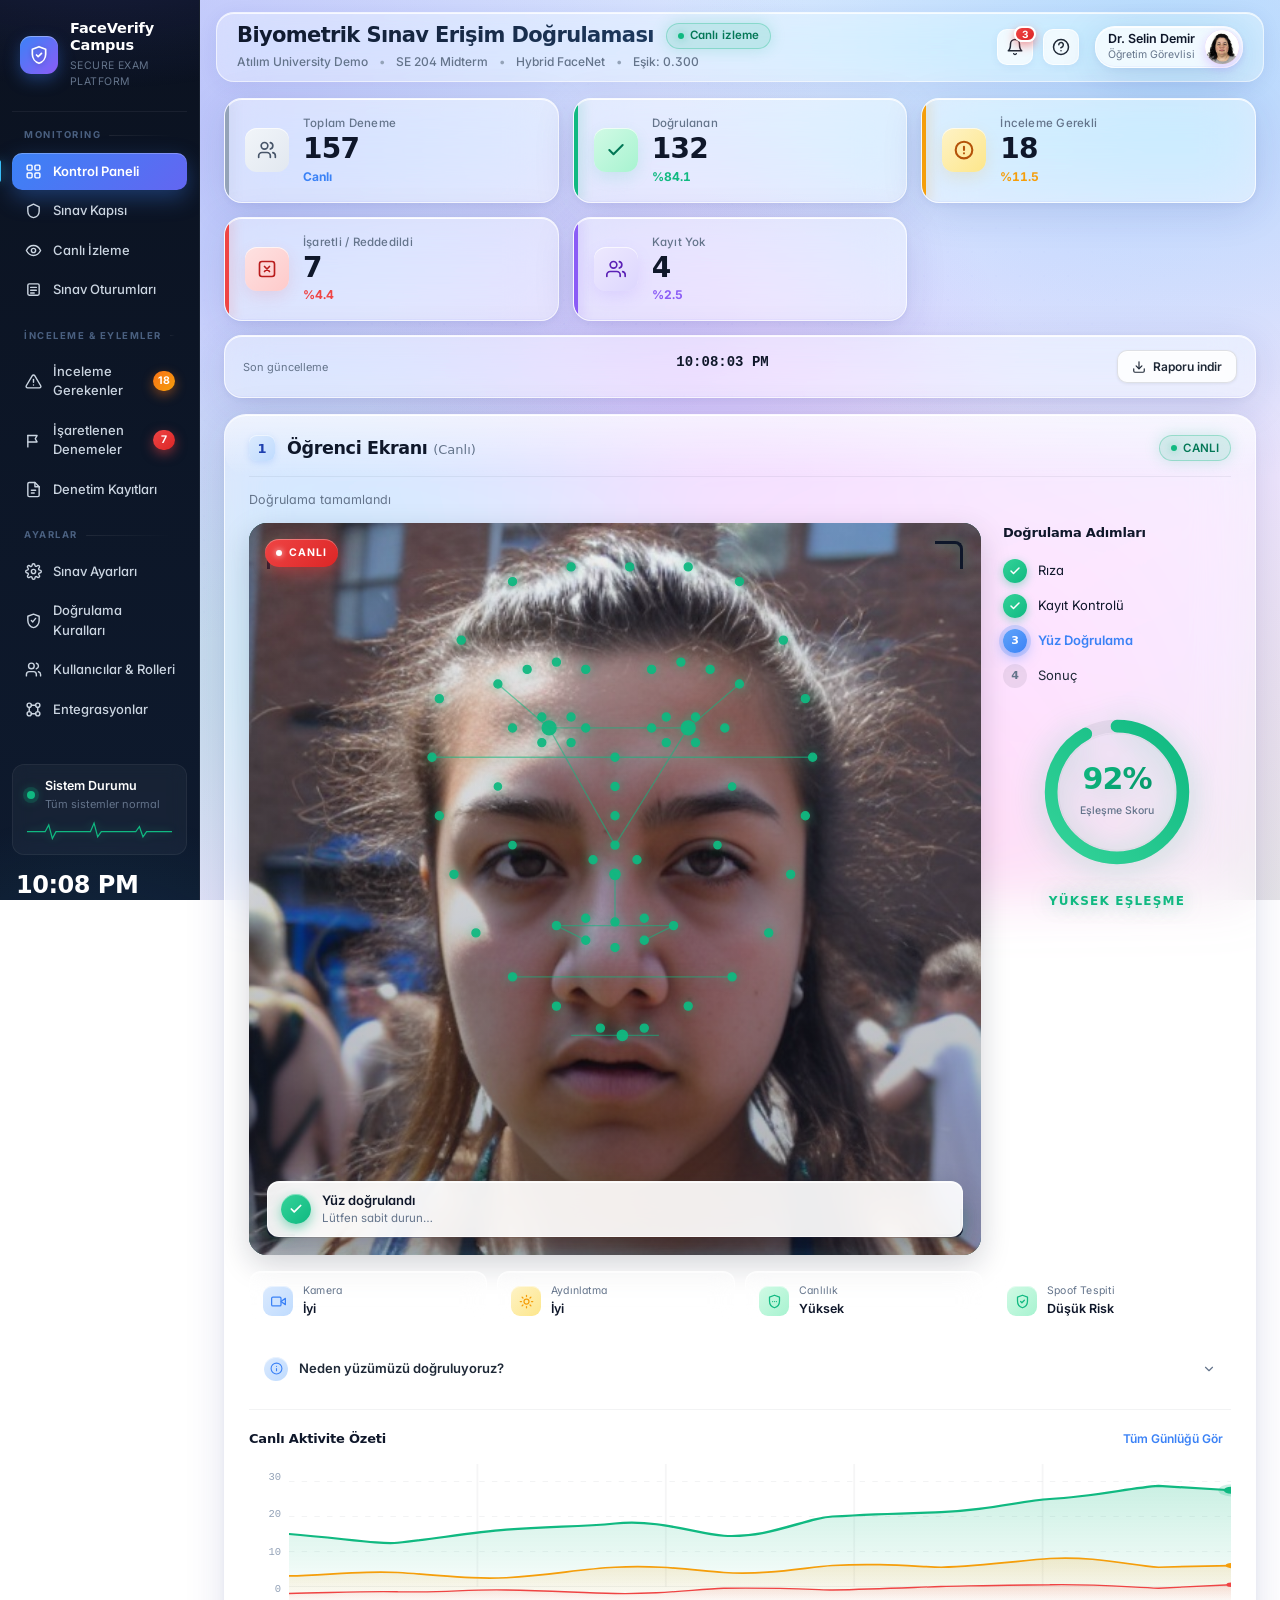
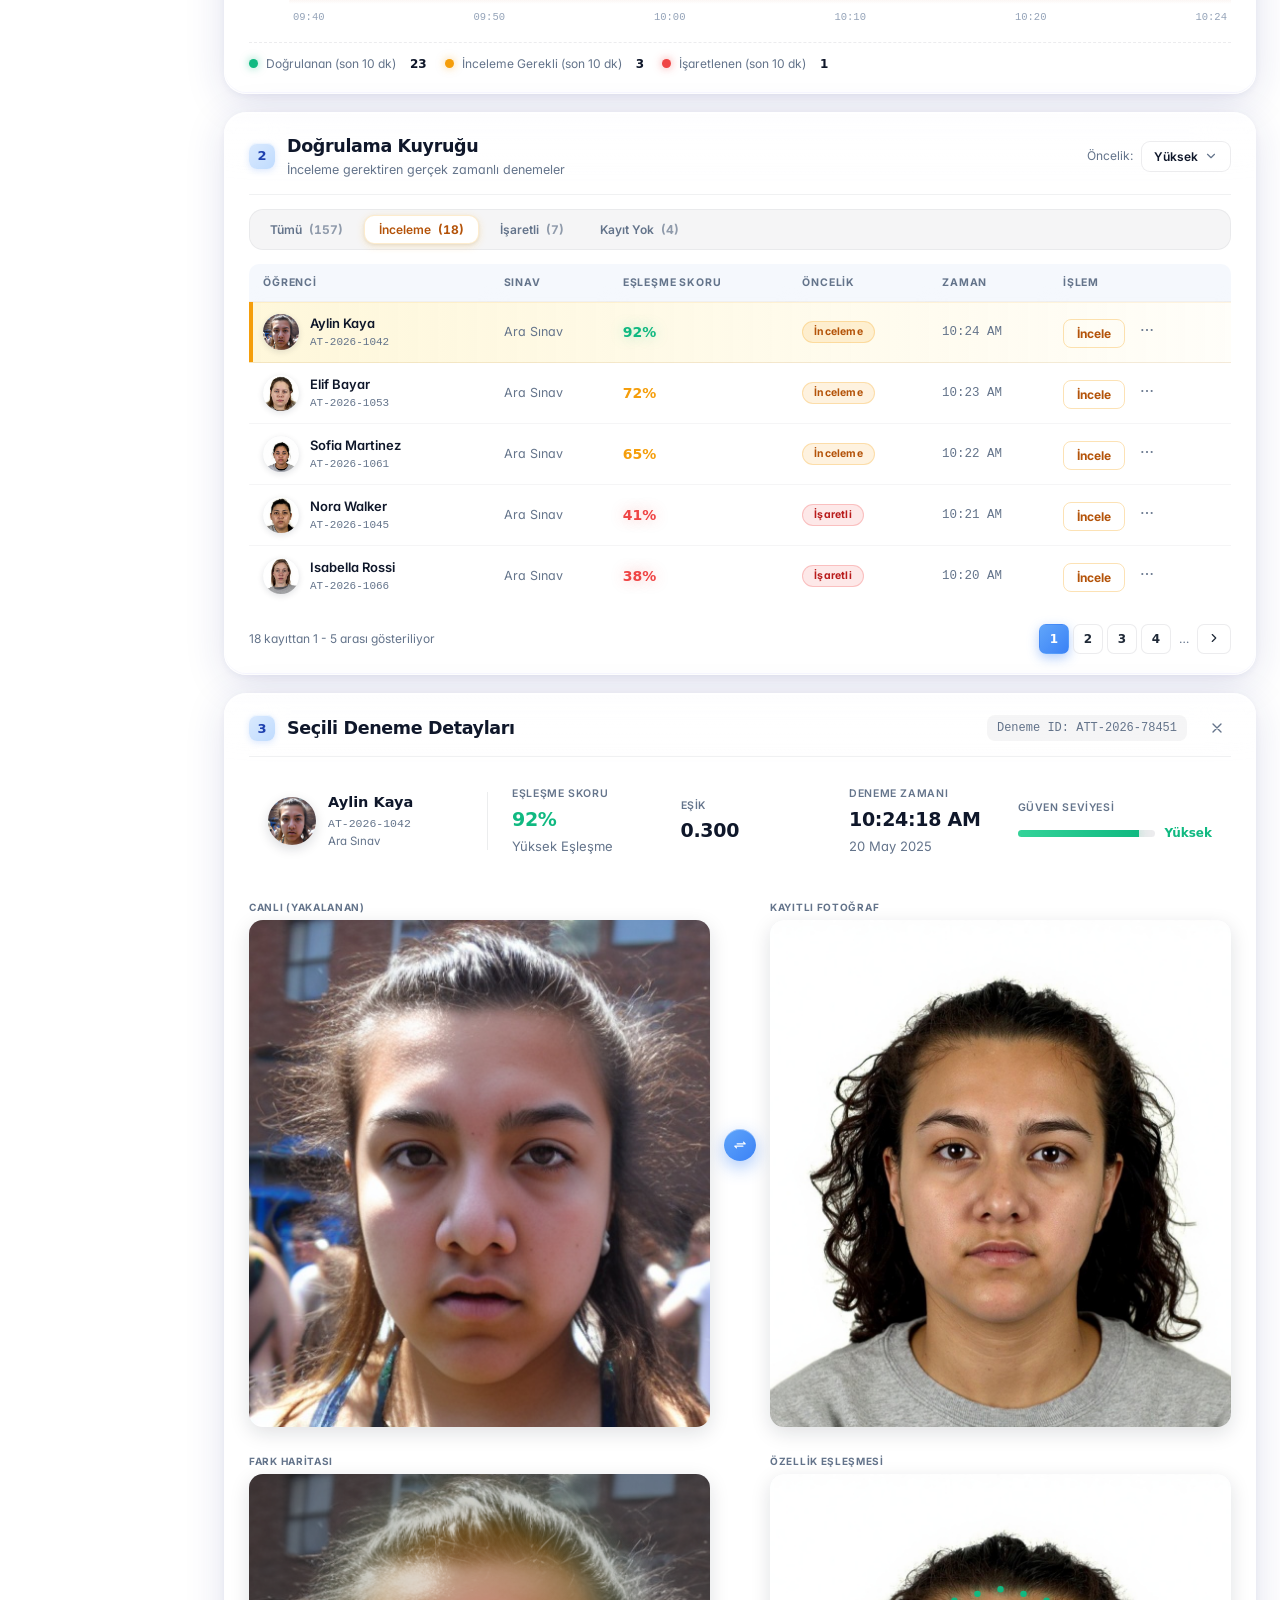
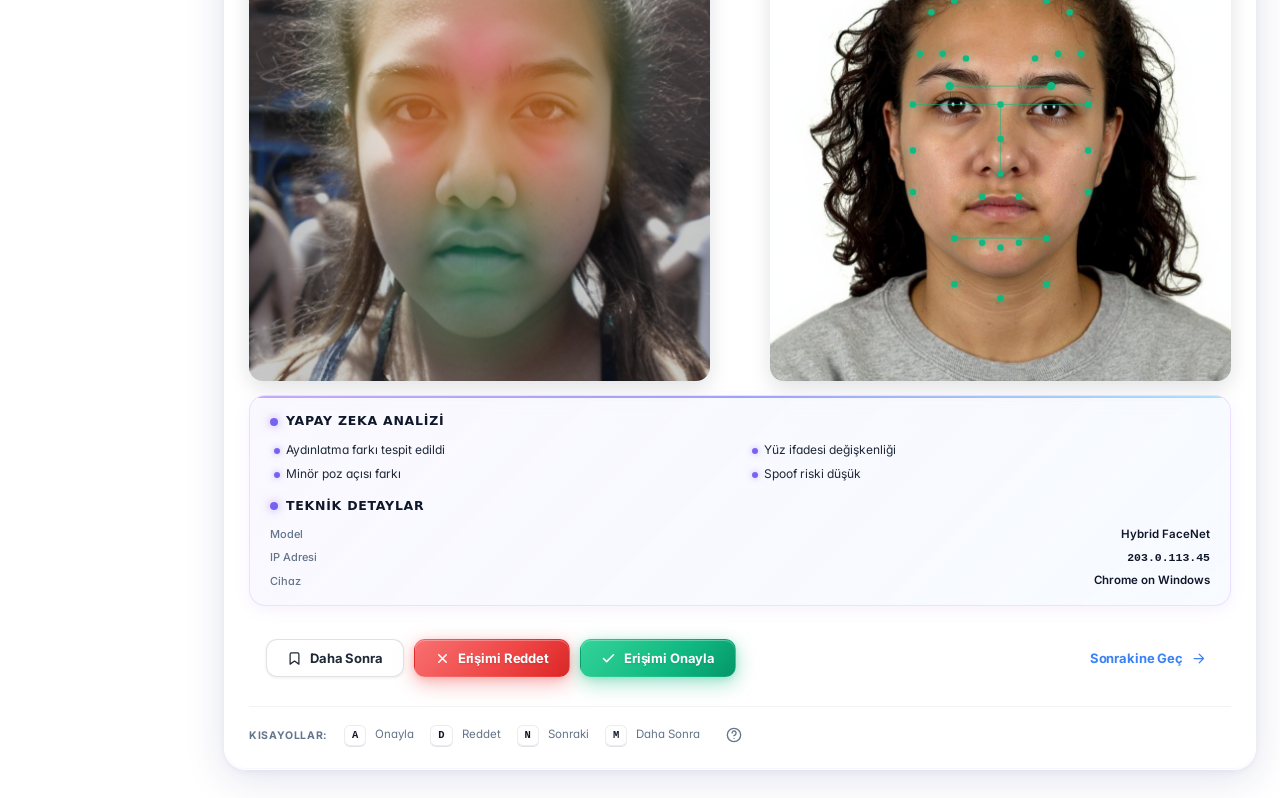
==== ui/biyometrik-dashboard.html @ 7e052338 "Add Biyometrik dashboard standalone UI Pixel-matched Turkish biometric exam access dashboard for Fac" ====
<!DOCTYPE html>
<html lang="tr">
<head>
    <meta charset="UTF-8">
    <meta name="viewport" content="width=device-width, initial-scale=1.0">
    <title>Biyometrik Sınav Erişim Doğrulaması — FaceVerify Campus</title>
    <link rel="stylesheet" href="https://fonts.bunny.net/css?family=inter:400,500,600,700|space-grotesk:500,600,700|jetbrains-mono:400,600&display=swap">
    <link rel="stylesheet" href="css/biyometrik-dashboard.css">
</head>
<body class="biyometrik-page">
<div class="bx-aurora" aria-hidden="true"></div>

<!-- ========== SIDEBAR ========== -->
<aside class="bx-sidebar">
    <div class="bx-brand">
        <div class="bx-brand-mark">
            <svg viewBox="0 0 24 24" fill="none" stroke="currentColor" stroke-width="2" stroke-linecap="round" stroke-linejoin="round"><path d="M12 2 4 5v6c0 5 3.5 9.5 8 11 4.5-1.5 8-6 8-11V5l-8-3z"/><path d="m9 12 2 2 4-4"/></svg>
        </div>
        <div class="bx-brand-text">
            <strong>FaceVerify Campus</strong>
            <span>Secure Exam Platform</span>
        </div>
    </div>

    <nav class="bx-nav">
        <p class="bx-nav-label">MONITORING</p>
        <a href="#" class="bx-nav-link is-active">
            <span class="bx-nav-icon"><svg viewBox="0 0 24 24" fill="none" stroke="currentColor" stroke-width="2" stroke-linecap="round" stroke-linejoin="round"><rect x="3" y="3" width="7" height="7" rx="1.5"/><rect x="14" y="3" width="7" height="7" rx="1.5"/><rect x="3" y="14" width="7" height="7" rx="1.5"/><rect x="14" y="14" width="7" height="7" rx="1.5"/></svg></span>
            Kontrol Paneli
        </a>
        <a href="#" class="bx-nav-link">
            <span class="bx-nav-icon"><svg viewBox="0 0 24 24" fill="none" stroke="currentColor" stroke-width="2" stroke-linecap="round" stroke-linejoin="round"><path d="M12 3 4 7v6c0 4.5 3.2 8.4 8 9 4.8-.6 8-4.5 8-9V7l-8-4z"/></svg></span>
            Sınav Kapısı
        </a>
        <a href="#" class="bx-nav-link">
            <span class="bx-nav-icon"><svg viewBox="0 0 24 24" fill="none" stroke="currentColor" stroke-width="2" stroke-linecap="round" stroke-linejoin="round"><path d="M2 12s3.5-7 10-7 10 7 10 7-3.5 7-10 7S2 12 2 12z"/><circle cx="12" cy="12" r="3"/></svg></span>
            Canlı İzleme
        </a>
        <a href="#" class="bx-nav-link">
            <span class="bx-nav-icon"><svg viewBox="0 0 24 24" fill="none" stroke="currentColor" stroke-width="2" stroke-linecap="round" stroke-linejoin="round"><rect x="4" y="4" width="16" height="16" rx="2"/><path d="M8 9h8M8 13h8M8 17h5"/></svg></span>
            Sınav Oturumları
        </a>
    </nav>

    <nav class="bx-nav">
        <p class="bx-nav-label">İNCELEME &amp; EYLEMLER</p>
        <a href="#" class="bx-nav-link">
            <span class="bx-nav-icon"><svg viewBox="0 0 24 24" fill="none" stroke="currentColor" stroke-width="2" stroke-linecap="round" stroke-linejoin="round"><path d="M10.3 3.86 1.82 18a2 2 0 0 0 1.71 3h16.94a2 2 0 0 0 1.71-3L13.71 3.86a2 2 0 0 0-3.42 0z"/><path d="M12 9v4"/><path d="M12 17h.01"/></svg></span>
            İnceleme Gerekenler
            <span class="bx-nav-badge bx-badge-orange">18</span>
        </a>
        <a href="#" class="bx-nav-link">
            <span class="bx-nav-icon"><svg viewBox="0 0 24 24" fill="none" stroke="currentColor" stroke-width="2" stroke-linecap="round" stroke-linejoin="round"><path d="M4 21V5"/><path d="M4 5h13l-2.5 4.5L17 14H4"/></svg></span>
            İşaretlenen Denemeler
            <span class="bx-nav-badge bx-badge-red">7</span>
        </a>
        <a href="#" class="bx-nav-link">
            <span class="bx-nav-icon"><svg viewBox="0 0 24 24" fill="none" stroke="currentColor" stroke-width="2" stroke-linecap="round" stroke-linejoin="round"><path d="M14 2H6a2 2 0 0 0-2 2v16a2 2 0 0 0 2 2h12a2 2 0 0 0 2-2V8z"/><path d="M14 2v6h6"/><path d="M9 13h6M9 17h4"/></svg></span>
            Denetim Kayıtları
        </a>
    </nav>

    <nav class="bx-nav">
        <p class="bx-nav-label">AYARLAR</p>
        <a href="#" class="bx-nav-link">
            <span class="bx-nav-icon"><svg viewBox="0 0 24 24" fill="none" stroke="currentColor" stroke-width="2" stroke-linecap="round" stroke-linejoin="round"><circle cx="12" cy="12" r="3"/><path d="M19.4 15a1.7 1.7 0 0 0 .3 1.8l.1.1a2 2 0 1 1-2.8 2.8l-.1-.1a1.7 1.7 0 0 0-1.8-.3 1.7 1.7 0 0 0-1 1.5V21a2 2 0 1 1-4 0v-.1a1.7 1.7 0 0 0-1.1-1.5 1.7 1.7 0 0 0-1.8.3l-.1.1a2 2 0 1 1-2.8-2.8l.1-.1a1.7 1.7 0 0 0 .3-1.8 1.7 1.7 0 0 0-1.5-1H3a2 2 0 1 1 0-4h.1a1.7 1.7 0 0 0 1.5-1.1 1.7 1.7 0 0 0-.3-1.8l-.1-.1a2 2 0 1 1 2.8-2.8l.1.1a1.7 1.7 0 0 0 1.8.3H9a1.7 1.7 0 0 0 1-1.5V3a2 2 0 1 1 4 0v.1a1.7 1.7 0 0 0 1 1.5 1.7 1.7 0 0 0 1.8-.3l.1-.1a2 2 0 1 1 2.8 2.8l-.1.1a1.7 1.7 0 0 0-.3 1.8V9a1.7 1.7 0 0 0 1.5 1H21a2 2 0 1 1 0 4h-.1a1.7 1.7 0 0 0-1.5 1z"/></svg></span>
            Sınav Ayarları
        </a>
        <a href="#" class="bx-nav-link">
            <span class="bx-nav-icon"><svg viewBox="0 0 24 24" fill="none" stroke="currentColor" stroke-width="2" stroke-linecap="round" stroke-linejoin="round"><path d="M12 3 4 6v6c0 5 3.5 9.4 8 10 4.5-.6 8-5 8-10V6l-8-3z"/><path d="m9 12 2 2 4-5"/></svg></span>
            Doğrulama Kuralları
        </a>
        <a href="#" class="bx-nav-link">
            <span class="bx-nav-icon"><svg viewBox="0 0 24 24" fill="none" stroke="currentColor" stroke-width="2" stroke-linecap="round" stroke-linejoin="round"><path d="M16 21v-2a4 4 0 0 0-4-4H6a4 4 0 0 0-4 4v2"/><circle cx="9" cy="7" r="4"/><path d="M22 21v-2a4 4 0 0 0-3-3.87"/><path d="M16 3.13a4 4 0 0 1 0 7.75"/></svg></span>
            Kullanıcılar &amp; Rolleri
        </a>
        <a href="#" class="bx-nav-link">
            <span class="bx-nav-icon"><svg viewBox="0 0 24 24" fill="none" stroke="currentColor" stroke-width="2" stroke-linecap="round" stroke-linejoin="round"><circle cx="6" cy="6" r="3"/><circle cx="18" cy="6" r="3"/><circle cx="6" cy="18" r="3"/><circle cx="18" cy="18" r="3"/><path d="M9 6h6M9 18h6M6 9v6M18 9v6"/></svg></span>
            Entegrasyonlar
        </a>
    </nav>

    <div class="bx-sidebar-bottom">
        <div class="bx-system-status">
            <div class="bx-status-row">
                <span class="bx-status-dot"></span>
                <div class="bx-status-text">
                    <strong>Sistem Durumu</strong>
                    <span>Tüm sistemler normal</span>
                </div>
            </div>
            <svg class="bx-status-ecg" viewBox="0 0 160 28" preserveAspectRatio="none" aria-hidden="true">
                <polyline fill="none" stroke="#10B981" stroke-width="1.4" points="0,16 14,16 20,16 24,8 28,24 32,16 50,16 64,16 70,16 74,6 78,22 82,16 100,16 114,16 120,16 124,10 128,22 132,16 160,16"/>
            </svg>
        </div>

        <div class="bx-clock">
            <strong id="bx-clock-time">10:24 AM</strong>
            <span id="bx-clock-date">20 Mayıs 2025, Salı</span>
        </div>
    </div>
</aside>

<!-- ========== MAIN ========== -->
<main class="bx-main">

    <!-- topbar -->
    <header class="bx-topbar">
        <div class="bx-topbar-title">
            <div class="bx-title-row">
                <h1>Biyometrik Sınav Erişim Doğrulaması</h1>
                <span class="bx-pill bx-pill-live"><span class="bx-pill-dot"></span> Canlı izleme</span>
            </div>
            <p class="bx-topbar-sub">
                Atılım University Demo
                <span class="bx-sep">•</span> SE 204 Midterm
                <span class="bx-sep">•</span> Hybrid FaceNet
                <span class="bx-sep">•</span> Eşik: 0.300
            </p>
        </div>
        <div class="bx-topbar-actions">
            <button class="bx-icon-btn bx-bell" aria-label="Bildirimler">
                <svg viewBox="0 0 24 24" fill="none" stroke="currentColor" stroke-width="2" stroke-linecap="round" stroke-linejoin="round"><path d="M6 8a6 6 0 0 1 12 0c0 7 3 9 3 9H3s3-2 3-9"/><path d="M10.3 21a1.94 1.94 0 0 0 3.4 0"/></svg>
                <span class="bx-bell-badge">3</span>
            </button>
            <button class="bx-icon-btn" aria-label="Yardım">
                <svg viewBox="0 0 24 24" fill="none" stroke="currentColor" stroke-width="2" stroke-linecap="round" stroke-linejoin="round"><circle cx="12" cy="12" r="10"/><path d="M9.1 9a3 3 0 1 1 5.8 1c0 2-3 3-3 3"/><path d="M12 17h.01"/></svg>
            </button>
            <div class="bx-user">
                <div class="bx-user-text">
                    <strong>Dr. Selin Demir</strong>
                    <span>Öğretim Görevlisi</span>
                </div>
                <div class="bx-user-avatar" aria-hidden="true">
                    <img src="img/selin_demir.jpg" alt="">
                </div>
            </div>
        </div>
    </header>

    <!-- KPI strip -->
    <section class="bx-kpis">
        <div class="bx-kpi bx-kpi-type-gray">
            <div class="bx-kpi-icon bx-kpi-icon-gray">
                <svg viewBox="0 0 24 24" fill="none" stroke="currentColor" stroke-width="2" stroke-linecap="round" stroke-linejoin="round"><path d="M16 21v-2a4 4 0 0 0-4-4H6a4 4 0 0 0-4 4v2"/><circle cx="9" cy="7" r="4"/><path d="M22 21v-2a4 4 0 0 0-3-3.87"/><path d="M16 3.13a4 4 0 0 1 0 7.75"/></svg>
            </div>
            <div class="bx-kpi-body">
                <span class="bx-kpi-label">Toplam Deneme</span>
                <strong class="bx-kpi-value">157</strong>
                <span class="bx-kpi-sub bx-kpi-sub-blue">Canlı</span>
            </div>
        </div>
        <div class="bx-kpi bx-kpi-type-green">
            <div class="bx-kpi-icon bx-kpi-icon-green">
                <svg viewBox="0 0 24 24" fill="none" stroke="currentColor" stroke-width="2.5" stroke-linecap="round" stroke-linejoin="round"><path d="M20 6 9 17l-5-5"/></svg>
            </div>
            <div class="bx-kpi-body">
                <span class="bx-kpi-label">Doğrulanan</span>
                <strong class="bx-kpi-value">132</strong>
                <span class="bx-kpi-sub bx-kpi-sub-green">%84.1</span>
            </div>
        </div>
        <div class="bx-kpi bx-kpi-type-orange">
            <div class="bx-kpi-icon bx-kpi-icon-orange">
                <svg viewBox="0 0 24 24" fill="none" stroke="currentColor" stroke-width="2.5" stroke-linecap="round" stroke-linejoin="round"><circle cx="12" cy="12" r="10"/><path d="M12 8v4"/><path d="M12 16h.01"/></svg>
            </div>
            <div class="bx-kpi-body">
                <span class="bx-kpi-label">İnceleme Gerekli</span>
                <strong class="bx-kpi-value">18</strong>
                <span class="bx-kpi-sub bx-kpi-sub-orange">%11.5</span>
            </div>
        </div>
        <div class="bx-kpi bx-kpi-type-red">
            <div class="bx-kpi-icon bx-kpi-icon-red">
                <svg viewBox="0 0 24 24" fill="none" stroke="currentColor" stroke-width="2" stroke-linecap="round" stroke-linejoin="round"><rect x="3" y="3" width="18" height="18" rx="3"/><path d="m9 9 6 6M15 9l-6 6"/></svg>
            </div>
            <div class="bx-kpi-body">
                <span class="bx-kpi-label">İşaretli / Reddedildi</span>
                <strong class="bx-kpi-value">7</strong>
                <span class="bx-kpi-sub bx-kpi-sub-red">%4.4</span>
            </div>
        </div>
        <div class="bx-kpi bx-kpi-type-purple">
            <div class="bx-kpi-icon bx-kpi-icon-purple">
                <svg viewBox="0 0 24 24" fill="none" stroke="currentColor" stroke-width="2" stroke-linecap="round" stroke-linejoin="round"><path d="M17 21v-2a4 4 0 0 0-4-4H5a4 4 0 0 0-4 4v2"/><circle cx="9" cy="7" r="4"/><path d="M23 21v-2a4 4 0 0 0-3-3.87"/><path d="M16 3.13a4 4 0 0 1 0 7.75"/></svg>
            </div>
            <div class="bx-kpi-body">
                <span class="bx-kpi-label">Kayıt Yok</span>
                <strong class="bx-kpi-value">4</strong>
                <span class="bx-kpi-sub bx-kpi-sub-purple">%2.5</span>
            </div>
        </div>
        <div class="bx-kpi-meta">
            <span class="bx-kpi-meta-label">Son güncelleme</span>
            <strong class="bx-kpi-meta-time" id="bx-last-update">10:24:18 AM</strong>
            <button class="bx-btn-outline">
                <svg viewBox="0 0 24 24" fill="none" stroke="currentColor" stroke-width="2" stroke-linecap="round" stroke-linejoin="round"><path d="M21 15v4a2 2 0 0 1-2 2H5a2 2 0 0 1-2-2v-4"/><path d="m7 10 5 5 5-5"/><path d="M12 15V3"/></svg>
                Raporu indir
            </button>
        </div>
    </section>

    <!-- two-column content -->
    <section class="bx-grid">

        <!-- LEFT: Student Screen -->
        <div class="bx-card bx-card-student">
            <div class="bx-card-head">
                <span class="bx-step-chip">1</span>
                <h2>Öğrenci Ekranı <span class="bx-muted">(Canlı)</span></h2>
                <span class="bx-pill bx-pill-live bx-ms-auto"><span class="bx-pill-dot"></span> CANLI</span>
            </div>
            <p class="bx-card-sub">Doğrulama tamamlandı</p>

            <div class="bx-student-body">
                <!-- hero image with mesh -->
                <div class="bx-hero">
                    <img src="img/aylin_kaya_live.jpg" alt="Öğrenci canlı görüntü">

                    <!-- corner brackets -->
                    <span class="bx-bracket bx-bracket-tl"></span>
                    <span class="bx-bracket bx-bracket-tr"></span>
                    <span class="bx-bracket bx-bracket-bl"></span>
                    <span class="bx-bracket bx-bracket-br"></span>

                    <!-- face mesh overlay (re-tuned for 4:5 portrait, face center at ~50% / 38%) -->
                    <svg class="bx-mesh" viewBox="0 0 100 128" preserveAspectRatio="xMidYMid slice" aria-hidden="true">
                        <g fill="#10B981" stroke="#10B981" stroke-width="0.18" opacity="0.95">
                            <!-- hairline / forehead -->
                            <circle cx="36" cy="22" r="0.55"/><circle cx="44" cy="20" r="0.55"/><circle cx="52" cy="20" r="0.55"/><circle cx="60" cy="20" r="0.55"/><circle cx="67" cy="22" r="0.55"/>
                            <!-- face outline left -->
                            <circle cx="29" cy="30" r="0.55"/><circle cx="26" cy="38" r="0.55"/><circle cx="25" cy="46" r="0.55"/><circle cx="26" cy="54" r="0.55"/><circle cx="28" cy="62" r="0.55"/><circle cx="31" cy="70" r="0.55"/><circle cx="36" cy="76" r="0.55"/><circle cx="42" cy="80" r="0.55"/>
                            <!-- face outline right -->
                            <circle cx="73" cy="30" r="0.55"/><circle cx="76" cy="38" r="0.55"/><circle cx="77" cy="46" r="0.55"/><circle cx="76" cy="54" r="0.55"/><circle cx="74" cy="62" r="0.55"/><circle cx="71" cy="70" r="0.55"/><circle cx="66" cy="76" r="0.55"/><circle cx="60" cy="80" r="0.55"/>
                            <!-- chin -->
                            <circle cx="48" cy="83" r="0.55"/><circle cx="51" cy="84" r="0.7"/><circle cx="54" cy="83" r="0.55"/>
                            <!-- eyebrows -->
                            <circle cx="34" cy="36" r="0.55"/><circle cx="38" cy="34" r="0.55"/><circle cx="42" cy="33" r="0.55"/><circle cx="46" cy="34" r="0.55"/>
                            <circle cx="55" cy="34" r="0.55"/><circle cx="59" cy="33" r="0.55"/><circle cx="63" cy="34" r="0.55"/><circle cx="67" cy="36" r="0.55"/>
                            <!-- left eye -->
                            <circle cx="36" cy="42" r="0.55"/><circle cx="40" cy="40.5" r="0.55"/><circle cx="44" cy="40.5" r="0.55"/><circle cx="46" cy="42" r="0.55"/><circle cx="44" cy="44" r="0.55"/><circle cx="40" cy="44" r="0.55"/>
                            <circle cx="41" cy="42" r="0.95"/>
                            <!-- right eye -->
                            <circle cx="55" cy="42" r="0.55"/><circle cx="57" cy="40.5" r="0.55"/><circle cx="61" cy="40.5" r="0.55"/><circle cx="65" cy="42" r="0.55"/><circle cx="61" cy="44" r="0.55"/><circle cx="57" cy="44" r="0.55"/>
                            <circle cx="60" cy="42" r="0.95"/>
                            <!-- nose bridge & tip -->
                            <circle cx="50" cy="46" r="0.55"/><circle cx="50" cy="50" r="0.55"/><circle cx="50" cy="54" r="0.55"/><circle cx="50" cy="58" r="0.55"/>
                            <circle cx="47" cy="60" r="0.55"/><circle cx="50" cy="62" r="0.7"/><circle cx="53" cy="60" r="0.55"/>
                            <!-- mouth -->
                            <circle cx="42" cy="69" r="0.55"/><circle cx="46" cy="68" r="0.55"/><circle cx="50" cy="68.5" r="0.55"/><circle cx="54" cy="68" r="0.55"/><circle cx="58" cy="69" r="0.55"/>
                            <circle cx="46" cy="71" r="0.55"/><circle cx="50" cy="72" r="0.55"/><circle cx="54" cy="71" r="0.55"/>
                            <!-- cheekbone hints -->
                            <circle cx="34" cy="50" r="0.5"/><circle cx="36" cy="58" r="0.5"/><circle cx="66" cy="50" r="0.5"/><circle cx="64" cy="58" r="0.5"/>
                        </g>
                        <g stroke="#10B981" stroke-width="0.18" opacity="0.55" fill="none">
                            <line x1="41" y1="42" x2="60" y2="42"/>
                            <line x1="41" y1="42" x2="50" y2="58"/>
                            <line x1="60" y1="42" x2="50" y2="58"/>
                            <line x1="50" y1="62" x2="50" y2="68.5"/>
                            <line x1="42" y1="69" x2="58" y2="69"/>
                            <line x1="34" y1="36" x2="41" y2="42"/>
                            <line x1="67" y1="36" x2="60" y2="42"/>
                            <line x1="44" y1="84" x2="56" y2="84"/>
                            <line x1="36" y1="76" x2="66" y2="76"/>
                            <line x1="25" y1="46" x2="77" y2="46"/>
                            <line x1="42" y1="69" x2="46" y2="71"/>
                            <line x1="58" y1="69" x2="54" y2="71"/>
                        </g>
                    </svg>

                    <div class="bx-scan-line" aria-hidden="true"></div>
                    <span class="bx-canli-tag"><span class="bx-pill-dot"></span> CANLI</span>

                    <div class="bx-verified-cap">
                        <div class="bx-check-circle">
                            <svg viewBox="0 0 24 24" fill="none" stroke="currentColor" stroke-width="3" stroke-linecap="round" stroke-linejoin="round"><path d="M20 6 9 17l-5-5"/></svg>
                        </div>
                        <div>
                            <strong>Yüz doğrulandı</strong>
                            <span>Lütfen sabit durun…</span>
                        </div>
                    </div>
                </div>

                <!-- steps + gauge -->
                <aside class="bx-steps-rail">
                    <h3 class="bx-steps-title">Doğrulama Adımları</h3>
                    <ol class="bx-steps">
                        <li class="bx-step done">
                            <span class="bx-step-mark"><svg viewBox="0 0 24 24" fill="none" stroke="currentColor" stroke-width="3" stroke-linecap="round" stroke-linejoin="round"><path d="M20 6 9 17l-5-5"/></svg></span>
                            Rıza
                        </li>
                        <li class="bx-step done">
                            <span class="bx-step-mark"><svg viewBox="0 0 24 24" fill="none" stroke="currentColor" stroke-width="3" stroke-linecap="round" stroke-linejoin="round"><path d="M20 6 9 17l-5-5"/></svg></span>
                            Kayıt Kontrolü
                        </li>
                        <li class="bx-step active">
                            <span class="bx-step-mark">3</span>
                            Yüz Doğrulama
                        </li>
                        <li class="bx-step">
                            <span class="bx-step-mark">4</span>
                            Sonuç
                        </li>
                    </ol>

                    <div class="bx-gauge">
                        <svg viewBox="0 0 120 120" aria-hidden="true">
                            <defs>
                                <linearGradient id="bxGaugeGrad" x1="0" y1="0" x2="1" y2="1">
                                    <stop offset="0%" stop-color="#34D399"/>
                                    <stop offset="100%" stop-color="#10B981"/>
                                </linearGradient>
                            </defs>
                            <circle cx="60" cy="60" r="52" fill="none" stroke="rgba(15,23,42,0.06)" stroke-width="10"/>
                            <circle cx="60" cy="60" r="46" fill="none" stroke="rgba(15,23,42,0.03)" stroke-width="1"/>
                            <circle cx="60" cy="60" r="52" fill="none" stroke="url(#bxGaugeGrad)" stroke-width="10"
                                    stroke-linecap="round"
                                    stroke-dasharray="326.7"
                                    stroke-dashoffset="26.1"
                                    transform="rotate(-90 60 60)"/>
                        </svg>
                        <div class="bx-gauge-text">
                            <strong>92%</strong>
                            <span>Eşleşme Skoru</span>
                        </div>
                    </div>
                    <p class="bx-gauge-label">YÜKSEK EŞLEŞME</p>
                </aside>
            </div>

            <!-- status chips row -->
            <div class="bx-status-chips">
                <div class="bx-status-chip">
                    <span class="bx-chip-ico bx-chip-ico-blue"><svg viewBox="0 0 24 24" fill="none" stroke="currentColor" stroke-width="2" stroke-linecap="round" stroke-linejoin="round"><path d="M23 7 16 12l7 5V7z"/><rect x="1" y="5" width="15" height="14" rx="2"/></svg></span>
                    <div><span class="bx-chip-label">Kamera</span><strong>İyi</strong></div>
                </div>
                <div class="bx-status-chip">
                    <span class="bx-chip-ico bx-chip-ico-yellow"><svg viewBox="0 0 24 24" fill="none" stroke="currentColor" stroke-width="2" stroke-linecap="round" stroke-linejoin="round"><circle cx="12" cy="12" r="4"/><path d="M12 2v2M12 20v2M4.93 4.93l1.41 1.41M17.66 17.66l1.41 1.41M2 12h2M20 12h2M4.93 19.07l1.41-1.41M17.66 6.34l1.41-1.41"/></svg></span>
                    <div><span class="bx-chip-label">Aydınlatma</span><strong>İyi</strong></div>
                </div>
                <div class="bx-status-chip">
                    <span class="bx-chip-ico bx-chip-ico-green"><svg viewBox="0 0 24 24" fill="none" stroke="currentColor" stroke-width="2" stroke-linecap="round" stroke-linejoin="round"><path d="M12 2 4 5v6c0 5 3.5 9.5 8 11 4.5-1.5 8-6 8-11V5l-8-3z"/><path d="M9 12h.01M12 12h.01M15 12h.01"/></svg></span>
                    <div><span class="bx-chip-label">Canlılık</span><strong>Yüksek</strong></div>
                </div>
                <div class="bx-status-chip">
                    <span class="bx-chip-ico bx-chip-ico-green"><svg viewBox="0 0 24 24" fill="none" stroke="currentColor" stroke-width="2" stroke-linecap="round" stroke-linejoin="round"><path d="M12 2 4 5v6c0 5 3.5 9.5 8 11 4.5-1.5 8-6 8-11V5l-8-3z"/><path d="m9 12 2 2 4-4"/></svg></span>
                    <div><span class="bx-chip-label">Spoof Tespiti</span><strong>Düşük Risk</strong></div>
                </div>
            </div>

            <details class="bx-info">
                <summary>
                    <span class="bx-info-ico"><svg viewBox="0 0 24 24" fill="none" stroke="currentColor" stroke-width="2" stroke-linecap="round" stroke-linejoin="round"><circle cx="12" cy="12" r="10"/><path d="M12 16v-4M12 8h.01"/></svg></span>
                    Neden yüzümüzü doğruluyoruz?
                    <svg class="bx-info-chev" viewBox="0 0 24 24" fill="none" stroke="currentColor" stroke-width="2" stroke-linecap="round" stroke-linejoin="round"><path d="m6 9 6 6 6-6"/></svg>
                </summary>
                <p>Kimliğinizi doğrulamak ve sınav güvenliğini sağlamak için gelişmiş yapay zeka kullanıyoruz.</p>
            </details>

            <!-- activity chart -->
            <div class="bx-activity">
                <div class="bx-activity-head">
                    <h3>Canlı Aktivite Özeti</h3>
                    <a href="#" class="bx-activity-link">Tüm Günlüğü Gör</a>
                </div>
                <div class="bx-activity-body">
                    <svg class="bx-chart" viewBox="0 0 520 160" preserveAspectRatio="none" aria-hidden="true">
                        <defs>
                            <linearGradient id="bxFillGreen" x1="0" y1="0" x2="0" y2="1">
                                <stop offset="0%" stop-color="#10B981" stop-opacity="0.22"/>
                                <stop offset="100%" stop-color="#10B981" stop-opacity="0"/>
                            </linearGradient>
                            <linearGradient id="bxFillOrange" x1="0" y1="0" x2="0" y2="1">
                                <stop offset="0%" stop-color="#F59E0B" stop-opacity="0.18"/>
                                <stop offset="100%" stop-color="#F59E0B" stop-opacity="0"/>
                            </linearGradient>
                            <linearGradient id="bxFillRed" x1="0" y1="0" x2="0" y2="1">
                                <stop offset="0%" stop-color="#EF4444" stop-opacity="0.14"/>
                                <stop offset="100%" stop-color="#EF4444" stop-opacity="0"/>
                            </linearGradient>
                        </defs>
                        <!-- grid lines -->
                        <g stroke="rgba(15,23,42,0.05)" stroke-width="1">
                            <line x1="0" y1="20" x2="520" y2="20" stroke-dasharray="3 4"/>
                            <line x1="0" y1="60" x2="520" y2="60" stroke-dasharray="3 4"/>
                            <line x1="0" y1="100" x2="520" y2="100" stroke-dasharray="3 4"/>
                            <line x1="0" y1="140" x2="520" y2="140"/>
                        </g>
                        <!-- vertical tick lines -->
                        <g stroke="rgba(15,23,42,0.04)" stroke-width="1">
                            <line x1="104" y1="0" x2="104" y2="140"/>
                            <line x1="208" y1="0" x2="208" y2="140"/>
                            <line x1="312" y1="0" x2="312" y2="140"/>
                            <line x1="416" y1="0" x2="416" y2="140"/>
                        </g>
                        <!-- green area fill -->
                        <path d="M0,80 C30,85 50,92 60,90 C80,86 100,78 120,75 C145,71 160,72 180,68 C205,63 225,80 240,82 C265,85 285,62 300,60 C325,57 345,56 360,55 C385,53 405,42 420,40 C445,37 465,27 480,25 L520,30 L520,160 L0,160 Z"
                              fill="url(#bxFillGreen)"/>
                        <!-- orange area fill -->
                        <path d="M0,128 C25,126 45,122 60,124 C85,127 100,132 120,130 C145,127 160,120 180,118 C205,115 225,122 240,124 C265,127 285,118 300,116 C325,113 345,117 360,118 C385,116 405,110 420,108 C445,105 465,116 480,118 L520,116 L520,160 L0,160 Z"
                              fill="url(#bxFillOrange)"/>
                        <!-- red area fill -->
                        <path d="M0,148 C25,147 45,145 60,146 C85,147 100,143 120,144 C145,145 160,147 180,148 C205,149 225,143 240,142 C265,141 285,143 300,144 C325,143 345,141 360,140 C385,139 405,138 420,138 C445,137 465,141 480,142 L520,138 L520,160 L0,160 Z"
                              fill="url(#bxFillRed)"/>
                        <!-- verified line green -->
                        <path d="M0,80 C30,85 50,92 60,90 C80,86 100,78 120,75 C145,71 160,72 180,68 C205,63 225,80 240,82 C265,85 285,62 300,60 C325,57 345,56 360,55 C385,53 405,42 420,40 C445,37 465,27 480,25 L520,30"
                              fill="none" stroke="#10B981" stroke-width="2.5" stroke-linejoin="round" stroke-linecap="round"/>
                        <!-- review line orange -->
                        <path d="M0,128 C25,126 45,122 60,124 C85,127 100,132 120,130 C145,127 160,120 180,118 C205,115 225,122 240,124 C265,127 285,118 300,116 C325,113 345,117 360,118 C385,116 405,110 420,108 C445,105 465,116 480,118 L520,116"
                              fill="none" stroke="#F59E0B" stroke-width="2" stroke-linejoin="round" stroke-linecap="round"/>
                        <!-- flagged line red -->
                        <path d="M0,148 C25,147 45,145 60,146 C85,147 100,143 120,144 C145,145 160,147 180,148 C205,149 225,143 240,142 C265,141 285,143 300,144 C325,143 345,141 360,140 C385,139 405,138 420,138 C445,137 465,141 480,142 L520,138"
                              fill="none" stroke="#EF4444" stroke-width="1.5" stroke-linejoin="round" stroke-linecap="round"/>
                        <!-- dot markers at latest values -->
                        <circle cx="520" cy="30" r="4" fill="#10B981"/>
                        <circle cx="520" cy="30" r="7" fill="#10B981" opacity="0.2"/>
                        <circle cx="520" cy="116" r="3" fill="#F59E0B"/>
                        <circle cx="520" cy="138" r="2.5" fill="#EF4444"/>
                    </svg>
                    <div class="bx-chart-yaxis">
                        <span>30</span><span>20</span><span>10</span><span>0</span>
                    </div>
                    <div class="bx-chart-xaxis">
                        <span>09:40</span><span>09:50</span><span>10:00</span><span>10:10</span><span>10:20</span><span>10:24</span>
                    </div>
                    <ul class="bx-chart-legend">
                        <li><span class="bx-dot bx-dot-green"></span>Doğrulanan (son 10 dk)<b>23</b></li>
                        <li><span class="bx-dot bx-dot-orange"></span>İnceleme Gerekli (son 10 dk)<b>3</b></li>
                        <li><span class="bx-dot bx-dot-red"></span>İşaretlenen (son 10 dk)<b>1</b></li>
                    </ul>
                </div>
            </div>
        </div>

        <!-- RIGHT column: queue + details -->
        <div class="bx-right-col">

            <!-- VERIFICATION QUEUE -->
            <div class="bx-card">
                <div class="bx-card-head">
                    <span class="bx-step-chip">2</span>
                    <div class="bx-head-titles">
                        <h2>Doğrulama Kuyruğu</h2>
                        <p class="bx-card-sub">İnceleme gerektiren gerçek zamanlı denemeler</p>
                    </div>
                    <div class="bx-sort">
                        <span>Öncelik:</span>
                        <button>Yüksek
                            <svg viewBox="0 0 24 24" fill="none" stroke="currentColor" stroke-width="2" stroke-linecap="round" stroke-linejoin="round"><path d="m6 9 6 6 6-6"/></svg>
                        </button>
                    </div>
                </div>

                <div class="bx-tabs">
                    <button class="bx-tab">Tümü <b>(157)</b></button>
                    <button class="bx-tab is-active">İnceleme <b>(18)</b></button>
                    <button class="bx-tab">İşaretli <b>(7)</b></button>
                    <button class="bx-tab">Kayıt Yok <b>(4)</b></button>
                </div>

                <table class="bx-queue">
                    <thead>
                        <tr>
                            <th>Öğrenci</th>
                            <th>Sınav</th>
                            <th>Eşleşme Skoru</th>
                            <th>Öncelik</th>
                            <th>Zaman</th>
                            <th>İşlem</th>
                        </tr>
                    </thead>
                    <tbody>
                        <tr class="is-selected">
                            <td>
                                <div class="bx-queue-user">
                                    <img src="img/aylin_kaya_live.jpg" alt="">
                                    <div><strong>Aylin Kaya</strong><span>AT-2026-1042</span></div>
                                </div>
                            </td>
                            <td class="bx-q-muted">Ara Sınav</td>
                            <td><span class="bx-score bx-score-green">92%</span></td>
                            <td><span class="bx-tag bx-tag-orange">İnceleme</span></td>
                            <td class="bx-q-muted bx-q-mono">10:24 AM</td>
                            <td>
                                <button class="bx-btn-ghost-orange">İncele</button>
                                <button class="bx-icon-btn-sm" aria-label="Daha fazla">
                                    <svg viewBox="0 0 24 24" fill="currentColor"><circle cx="5" cy="12" r="1.6"/><circle cx="12" cy="12" r="1.6"/><circle cx="19" cy="12" r="1.6"/></svg>
                                </button>
                            </td>
                        </tr>
                        <tr>
                            <td>
                                <div class="bx-queue-user">
                                    <img src="img/elif_bayar.jpg" alt="">
                                    <div><strong>Elif Bayar</strong><span>AT-2026-1053</span></div>
                                </div>
                            </td>
                            <td class="bx-q-muted">Ara Sınav</td>
                            <td><span class="bx-score bx-score-orange">72%</span></td>
                            <td><span class="bx-tag bx-tag-orange">İnceleme</span></td>
                            <td class="bx-q-muted bx-q-mono">10:23 AM</td>
                            <td>
                                <button class="bx-btn-ghost-orange">İncele</button>
                                <button class="bx-icon-btn-sm" aria-label="Daha fazla"><svg viewBox="0 0 24 24" fill="currentColor"><circle cx="5" cy="12" r="1.6"/><circle cx="12" cy="12" r="1.6"/><circle cx="19" cy="12" r="1.6"/></svg></button>
                            </td>
                        </tr>
                        <tr>
                            <td>
                                <div class="bx-queue-user">
                                    <img src="img/sofia_martinez.jpg" alt="">
                                    <div><strong>Sofia Martinez</strong><span>AT-2026-1061</span></div>
                                </div>
                            </td>
                            <td class="bx-q-muted">Ara Sınav</td>
                            <td><span class="bx-score bx-score-orange">65%</span></td>
                            <td><span class="bx-tag bx-tag-orange">İnceleme</span></td>
                            <td class="bx-q-muted bx-q-mono">10:22 AM</td>
                            <td>
                                <button class="bx-btn-ghost-orange">İncele</button>
                                <button class="bx-icon-btn-sm" aria-label="Daha fazla"><svg viewBox="0 0 24 24" fill="currentColor"><circle cx="5" cy="12" r="1.6"/><circle cx="12" cy="12" r="1.6"/><circle cx="19" cy="12" r="1.6"/></svg></button>
                            </td>
                        </tr>
                        <tr>
                            <td>
                                <div class="bx-queue-user">
                                    <img src="img/nora_walker.jpg" alt="">
                                    <div><strong>Nora Walker</strong><span>AT-2026-1045</span></div>
                                </div>
                            </td>
                            <td class="bx-q-muted">Ara Sınav</td>
                            <td><span class="bx-score bx-score-red">41%</span></td>
                            <td><span class="bx-tag bx-tag-red">İşaretli</span></td>
                            <td class="bx-q-muted bx-q-mono">10:21 AM</td>
                            <td>
                                <button class="bx-btn-ghost-orange">İncele</button>
                                <button class="bx-icon-btn-sm" aria-label="Daha fazla"><svg viewBox="0 0 24 24" fill="currentColor"><circle cx="5" cy="12" r="1.6"/><circle cx="12" cy="12" r="1.6"/><circle cx="19" cy="12" r="1.6"/></svg></button>
                            </td>
                        </tr>
                        <tr>
                            <td>
                                <div class="bx-queue-user">
                                    <img src="img/isabella_rossi.jpg" alt="">
                                    <div><strong>Isabella Rossi</strong><span>AT-2026-1066</span></div>
                                </div>
                            </td>
                            <td class="bx-q-muted">Ara Sınav</td>
                            <td><span class="bx-score bx-score-red">38%</span></td>
                            <td><span class="bx-tag bx-tag-red">İşaretli</span></td>
                            <td class="bx-q-muted bx-q-mono">10:20 AM</td>
                            <td>
                                <button class="bx-btn-ghost-orange">İncele</button>
                                <button class="bx-icon-btn-sm" aria-label="Daha fazla"><svg viewBox="0 0 24 24" fill="currentColor"><circle cx="5" cy="12" r="1.6"/><circle cx="12" cy="12" r="1.6"/><circle cx="19" cy="12" r="1.6"/></svg></button>
                            </td>
                        </tr>
                    </tbody>
                </table>

                <div class="bx-queue-foot">
                    <span class="bx-q-muted">18 kayıttan 1 - 5 arası gösteriliyor</span>
                    <nav class="bx-pager">
                        <button class="is-active">1</button>
                        <button>2</button>
                        <button>3</button>
                        <button>4</button>
                        <span>…</span>
                        <button class="bx-pager-arrow" aria-label="Sonraki">
                            <svg viewBox="0 0 24 24" fill="none" stroke="currentColor" stroke-width="2" stroke-linecap="round" stroke-linejoin="round"><path d="m9 6 6 6-6 6"/></svg>
                        </button>
                    </nav>
                </div>
            </div>

            <!-- SELECTED ATTEMPT DETAIL -->
            <div class="bx-card">
                <div class="bx-card-head">
                    <span class="bx-step-chip">3</span>
                    <h2>Seçili Deneme Detayları</h2>
                    <span class="bx-attempt-id">Deneme ID: ATT-2026-78451</span>
                    <button class="bx-icon-btn-sm bx-close" aria-label="Kapat">
                        <svg viewBox="0 0 24 24" fill="none" stroke="currentColor" stroke-width="2" stroke-linecap="round" stroke-linejoin="round"><path d="M18 6 6 18M6 6l12 12"/></svg>
                    </button>
                </div>

                <div class="bx-detail-stats">
                    <div class="bx-detail-user">
                        <img src="img/aylin_kaya_live.jpg" alt="">
                        <div class="bx-detail-user-text">
                            <strong>Aylin Kaya</strong>
                            <span class="bx-q-mono">AT-2026-1042</span>
                            <span class="bx-q-muted">Ara Sınav</span>
                        </div>
                    </div>
                    <div class="bx-detail-stat-group">
                        <div class="bx-detail-stat">
                            <span class="bx-stat-label">Eşleşme Skoru</span>
                            <strong class="bx-stat-value bx-text-green">92%</strong>
                            <span class="bx-q-muted">Yüksek Eşleşme</span>
                        </div>
                        <div class="bx-detail-stat">
                            <span class="bx-stat-label">Eşik</span>
                            <strong class="bx-stat-value">0.300</strong>
                        </div>
                        <div class="bx-detail-stat">
                            <span class="bx-stat-label">Deneme Zamanı</span>
                            <strong class="bx-stat-value bx-mono">10:24:18 AM</strong>
                            <span class="bx-q-muted">20 May 2025</span>
                        </div>
                        <div class="bx-detail-stat bx-detail-stat-wide">
                            <span class="bx-stat-label">Güven Seviyesi</span>
                            <div class="bx-confidence">
                                <div class="bx-confidence-bar"><span style="width:88%"></span></div>
                                <span class="bx-text-green">Yüksek</span>
                            </div>
                        </div>
                    </div>
                </div>

                <div class="bx-detail-body">
                    <div class="bx-evidence-grid">
                        <figure class="bx-evidence">
                            <figcaption>Canlı (Yakalanan)</figcaption>
                            <div class="bx-evidence-img"><img src="img/aylin_kaya_live.jpg" alt=""></div>
                        </figure>
                        <div class="bx-swap" aria-hidden="true">
                            <svg viewBox="0 0 24 24" fill="none" stroke="currentColor" stroke-width="2" stroke-linecap="round" stroke-linejoin="round"><path d="M7 10h14l-3-3"/><path d="M17 14H3l3 3"/></svg>
                        </div>
                        <figure class="bx-evidence">
                            <figcaption>Kayıtlı Fotoğraf</figcaption>
                            <div class="bx-evidence-img"><img src="img/aylin_kaya_enrolled.jpg" alt=""></div>
                        </figure>
                        <figure class="bx-evidence">
                            <figcaption>Fark Haritası</figcaption>
                            <div class="bx-evidence-img bx-heatmap">
                                <img src="img/aylin_kaya_live.jpg" alt="">
                                <svg class="bx-heat-overlay" viewBox="0 0 200 220" aria-hidden="true">
                                    <defs>
                                        <radialGradient id="bxHeatA" cx="50%" cy="35%" r="40%"><stop offset="0%" stop-color="#EF4444" stop-opacity=".75"/><stop offset="60%" stop-color="#F59E0B" stop-opacity=".35"/><stop offset="100%" stop-color="#10B981" stop-opacity="0"/></radialGradient>
                                        <radialGradient id="bxHeatB" cx="35%" cy="55%" r="20%"><stop offset="0%" stop-color="#EF4444" stop-opacity=".55"/><stop offset="100%" stop-color="#F59E0B" stop-opacity="0"/></radialGradient>
                                        <radialGradient id="bxHeatC" cx="65%" cy="55%" r="20%"><stop offset="0%" stop-color="#EF4444" stop-opacity=".55"/><stop offset="100%" stop-color="#F59E0B" stop-opacity="0"/></radialGradient>
                                        <radialGradient id="bxHeatD" cx="50%" cy="78%" r="22%"><stop offset="0%" stop-color="#10B981" stop-opacity=".5"/><stop offset="100%" stop-color="#10B981" stop-opacity="0"/></radialGradient>
                                    </defs>
                                    <rect width="200" height="220" fill="url(#bxHeatA)"/>
                                    <rect width="200" height="220" fill="url(#bxHeatB)"/>
                                    <rect width="200" height="220" fill="url(#bxHeatC)"/>
                                    <rect width="200" height="220" fill="url(#bxHeatD)"/>
                                </svg>
                            </div>
                        </figure>
                        <figure class="bx-evidence">
                            <figcaption>Özellik Eşleşmesi</figcaption>
                            <div class="bx-evidence-img bx-feature">
                                <img src="img/aylin_kaya_enrolled.jpg" alt="">
                                <svg class="bx-feature-overlay" viewBox="0 0 200 220" aria-hidden="true">
                                    <g fill="#10B981">
                                        <circle cx="70" cy="60" r="1.4"/><circle cx="80" cy="55" r="1.4"/><circle cx="90" cy="52" r="1.4"/><circle cx="100" cy="50" r="1.4"/><circle cx="110" cy="52" r="1.4"/><circle cx="120" cy="55" r="1.4"/><circle cx="130" cy="60" r="1.4"/>
                                        <circle cx="65" cy="78" r="1.4"/><circle cx="75" cy="78" r="1.4"/><circle cx="85" cy="80" r="1.4"/><circle cx="115" cy="80" r="1.4"/><circle cx="125" cy="78" r="1.4"/><circle cx="135" cy="78" r="1.4"/>
                                        <circle cx="78" cy="92" r="1.8"/><circle cx="122" cy="92" r="1.8"/>
                                        <circle cx="100" cy="100" r="1.4"/><circle cx="100" cy="115" r="1.4"/><circle cx="100" cy="130" r="1.4"/>
                                        <circle cx="92" cy="140" r="1.4"/><circle cx="108" cy="140" r="1.4"/>
                                        <circle cx="80" cy="158" r="1.4"/><circle cx="92" cy="160" r="1.4"/><circle cx="100" cy="162" r="1.4"/><circle cx="108" cy="160" r="1.4"/><circle cx="120" cy="158" r="1.4"/>
                                        <circle cx="62" cy="100" r="1.4"/><circle cx="62" cy="120" r="1.4"/><circle cx="62" cy="138" r="1.4"/>
                                        <circle cx="138" cy="100" r="1.4"/><circle cx="138" cy="120" r="1.4"/><circle cx="138" cy="138" r="1.4"/>
                                        <circle cx="80" cy="178" r="1.4"/><circle cx="100" cy="184" r="1.4"/><circle cx="120" cy="178" r="1.4"/>
                                    </g>
                                    <g stroke="#10B981" stroke-width="0.5" fill="none" opacity="0.5">
                                        <line x1="78" y1="92" x2="122" y2="92"/>
                                        <line x1="100" y1="100" x2="100" y2="130"/>
                                        <line x1="80" y1="158" x2="120" y2="158"/>
                                        <line x1="62" y1="100" x2="138" y2="100"/>
                                    </g>
                                </svg>
                            </div>
                        </figure>
                    </div>

                    <aside class="bx-ai-rail">
                        <div class="bx-ai-rail-col">
                            <h3>Yapay Zeka Analizi</h3>
                            <ul class="bx-ai-list">
                                <li>Aydınlatma farkı tespit edildi</li>
                                <li>Yüz ifadesi değişkenliği</li>
                                <li>Minör poz açısı farkı</li>
                                <li>Spoof riski düşük</li>
                            </ul>
                        </div>
                        <div class="bx-ai-rail-col">
                            <h3>Teknik Detaylar</h3>
                            <dl class="bx-ai-meta">
                                <div><dt>Model</dt><dd class="bx-not-mono">Hybrid FaceNet</dd></div>
                                <div><dt>IP Adresi</dt><dd>203.0.113.45</dd></div>
                                <div><dt>Cihaz</dt><dd class="bx-not-mono">Chrome on Windows</dd></div>
                            </dl>
                        </div>
                    </aside>
                </div>

                <div class="bx-detail-actions">
                    <button class="bx-btn bx-btn-outline">
                        <svg viewBox="0 0 24 24" fill="none" stroke="currentColor" stroke-width="2" stroke-linecap="round" stroke-linejoin="round"><path d="M19 21l-7-5-7 5V5a2 2 0 0 1 2-2h10a2 2 0 0 1 2 2z"/></svg>
                        Daha Sonra
                    </button>
                    <button class="bx-btn bx-btn-danger">
                        <svg viewBox="0 0 24 24" fill="none" stroke="currentColor" stroke-width="2.5" stroke-linecap="round" stroke-linejoin="round"><path d="M18 6 6 18M6 6l12 12"/></svg>
                        Erişimi Reddet
                    </button>
                    <button class="bx-btn bx-btn-success">
                        <svg viewBox="0 0 24 24" fill="none" stroke="currentColor" stroke-width="2.5" stroke-linecap="round" stroke-linejoin="round"><path d="M20 6 9 17l-5-5"/></svg>
                        Erişimi Onayla
                    </button>
                    <button class="bx-btn bx-btn-link bx-ms-auto">
                        Sonrakine Geç
                        <svg viewBox="0 0 24 24" fill="none" stroke="currentColor" stroke-width="2" stroke-linecap="round" stroke-linejoin="round"><path d="M5 12h14M13 5l7 7-7 7"/></svg>
                    </button>
                </div>

                <div class="bx-shortcuts">
                    <span>Kısayollar:</span>
                    <span><kbd>A</kbd> Onayla</span>
                    <span><kbd>D</kbd> Reddet</span>
                    <span><kbd>N</kbd> Sonraki</span>
                    <span><kbd>M</kbd> Daha Sonra</span>
                    <button class="bx-icon-btn-sm bx-ms-auto" aria-label="Yardım">
                        <svg viewBox="0 0 24 24" fill="none" stroke="currentColor" stroke-width="2" stroke-linecap="round" stroke-linejoin="round"><circle cx="12" cy="12" r="10"/><path d="M9.1 9a3 3 0 1 1 5.8 1c0 2-3 3-3 3"/><path d="M12 17h.01"/></svg>
                    </button>
                </div>
            </div>

        </div>
    </section>

</main>

<script src="js/biyometrik-dashboard.js"></script>
</body>
</html>
---- ui/css/biyometrik-dashboard.css ----
/* ==========================================================================
   Biyometrik Sınav Erişim Doğrulaması — v2 (Glassmorphic)
   Standalone styles, no dependency on style.css
   ========================================================================== */

*, *::before, *::after { box-sizing: border-box; }

:root {
    --font-display: 'Space Grotesk', 'Segoe UI Variable Display', 'SF Pro Display', system-ui, -apple-system, sans-serif;
    --font-body: 'Inter', 'Segoe UI Variable', -apple-system, BlinkMacSystemFont, system-ui, sans-serif;
    --font-mono: 'JetBrains Mono', 'SF Mono', 'Cascadia Code', Consolas, monospace;
}

.biyometrik-page {
    /* base palette */
    --ink: #0F172A;
    --ink-2: #1F2937;
    --muted: #64748B;
    --muted-2: #94A3B8;
    --line: rgba(15, 23, 42, 0.08);
    --line-2: rgba(15, 23, 42, 0.05);

    --sidebar-bg: #0B1220;
    --sidebar-border: rgba(255, 255, 255, 0.06);
    --sidebar-text: #E2E8F0;
    --sidebar-mute: #64748B;
    --sidebar-active-grad: linear-gradient(135deg, #3B82F6 0%, #6366F1 100%);

    --success: #10B981;
    --success-glow: rgba(16, 185, 129, 0.55);
    --success-soft: rgba(16, 185, 129, 0.12);
    --success-ink: #047857;
    --warn: #F59E0B;
    --warn-glow: rgba(245, 158, 11, 0.5);
    --warn-soft: rgba(245, 158, 11, 0.13);
    --warn-ink: #B45309;
    --danger: #EF4444;
    --danger-glow: rgba(239, 68, 68, 0.55);
    --danger-soft: rgba(239, 68, 68, 0.12);
    --danger-ink: #B91C1C;
    --info: #3B82F6;
    --info-glow: rgba(59, 130, 246, 0.5);
    --info-soft: rgba(59, 130, 246, 0.12);
    --info-ink: #1D4ED8;
    --purple: #8B5CF6;
    --purple-glow: rgba(139, 92, 246, 0.5);
    --purple-soft: rgba(139, 92, 246, 0.13);

    /* glass */
    --glass-bg: rgba(255, 255, 255, 0.44);
    --glass-bg-strong: rgba(255, 255, 255, 0.64);
    --glass-border: rgba(255, 255, 255, 0.72);
    --glass-shadow:
        0 8px 40px rgba(31, 38, 135, 0.13),
        0 2px 8px rgba(31, 38, 135, 0.06),
        inset 0 1px 0 rgba(255, 255, 255, 0.85),
        inset 0 -1px 0 rgba(99, 102, 241, 0.05);
    --glass-shadow-hover:
        0 18px 56px rgba(31, 38, 135, 0.17),
        0 6px 16px rgba(31, 38, 135, 0.08),
        inset 0 1px 0 rgba(255, 255, 255, 0.95),
        inset 0 -1px 0 rgba(99, 102, 241, 0.08);

    --radius: 12px;
    --radius-lg: 18px;
    --radius-xl: 22px;

    margin: 0;
    color: var(--ink);
    font-family: var(--font-body);
    font-size: 13px;
    line-height: 1.5;
    -webkit-font-smoothing: antialiased;
    -moz-osx-font-smoothing: grayscale;
    font-feature-settings: 'cv11', 'ss01', 'ss03';
    min-height: 100vh;
    display: grid;
    grid-template-columns: 224px 1fr;
    position: relative;
    overflow-x: hidden;
}

/* ==========================================================================
   Aurora canvas background
   ========================================================================== */
.bx-aurora {
    position: fixed;
    inset: 0;
    z-index: -2;
    background:
        radial-gradient(1200px 900px at 8% 12%, rgba(99, 102, 241, 0.32) 0%, rgba(99, 102, 241, 0) 60%),
        radial-gradient(950px 750px at 92% 8%, rgba(56, 189, 248, 0.28) 0%, rgba(56, 189, 248, 0) 55%),
        radial-gradient(1050px 850px at 72% 94%, rgba(236, 72, 153, 0.22) 0%, rgba(236, 72, 153, 0) 55%),
        radial-gradient(800px 650px at 26% 74%, rgba(16, 185, 129, 0.20) 0%, rgba(16, 185, 129, 0) 55%),
        radial-gradient(650px 550px at 54% 42%, rgba(168, 85, 247, 0.16) 0%, rgba(168, 85, 247, 0) 50%),
        linear-gradient(155deg, #E6EDFE 0%, #DDEAFF 22%, #E5E1FF 50%, #EDE5FC 72%, #E5F2EE 100%);
    animation: bx-aurora-drift 20s ease-in-out infinite alternate;
}
@keyframes bx-aurora-drift {
    0% { filter: hue-rotate(0deg) brightness(1); }
    50% { filter: hue-rotate(8deg) brightness(1.02); }
    100% { filter: hue-rotate(-5deg) brightness(1.01); }
}
.bx-aurora::after {
    content: "";
    position: absolute;
    inset: 0;
    background-image:
        radial-gradient(rgba(99, 102, 241, 0.06) 1px, transparent 1px);
    background-size: 24px 24px;
    mask-image: radial-gradient(ellipse at center, black 20%, transparent 70%);
    opacity: 0.6;
}

button {
    font-family: inherit;
    font-size: inherit;
    color: inherit;
    cursor: pointer;
    border: none;
    background: none;
}

img { display: block; max-width: 100%; }

h1, h2, h3 {
    margin: 0;
    font-family: var(--font-display);
    font-weight: 600;
    letter-spacing: -0.015em;
    color: var(--ink);
}
p { margin: 0; }
ul, ol { margin: 0; padding: 0; list-style: none; }

.bx-mono { font-family: var(--font-mono); font-feature-settings: 'tnum', 'ss01'; letter-spacing: -0.01em; }

/* ==========================================================================
   Sidebar
   ========================================================================== */
.bx-sidebar {
    background: linear-gradient(180deg, #0B1220 0%, #0E1A2E 100%);
    color: var(--sidebar-text);
    display: flex;
    flex-direction: column;
    padding: 20px 12px 16px;
    position: sticky;
    top: 0;
    height: 100vh;
    overflow-y: auto;
    border-right: 1px solid var(--sidebar-border);
    z-index: 10;
}
.bx-sidebar::before {
    content: "";
    position: absolute;
    inset: 0;
    background:
        radial-gradient(600px 300px at 50% -10%, rgba(99, 102, 241, 0.18), transparent 60%),
        radial-gradient(400px 300px at 50% 110%, rgba(56, 189, 248, 0.10), transparent 60%);
    pointer-events: none;
    z-index: 0;
}
.bx-sidebar > * { position: relative; z-index: 1; }
.bx-sidebar::-webkit-scrollbar { width: 6px; }
.bx-sidebar::-webkit-scrollbar-thumb { background: rgba(255,255,255,0.08); border-radius: 3px; }

.bx-brand {
    display: flex;
    align-items: center;
    gap: 12px;
    padding: 0 8px 22px;
    margin-bottom: 16px;
    border-bottom: 1px solid var(--sidebar-border);
}
.bx-brand-mark {
    width: 38px;
    height: 38px;
    border-radius: 11px;
    background: linear-gradient(135deg, #3B82F6 0%, #8B5CF6 100%);
    color: #fff;
    display: grid;
    place-items: center;
    flex-shrink: 0;
    box-shadow:
        0 6px 16px rgba(59, 130, 246, 0.35),
        inset 0 1px 0 rgba(255, 255, 255, 0.35);
}
.bx-brand-mark svg { width: 20px; height: 20px; filter: drop-shadow(0 1px 2px rgba(0,0,0,0.2)); }
.bx-brand-text strong {
    display: block;
    color: #fff;
    font-family: var(--font-display);
    font-size: 14.5px;
    font-weight: 700;
    line-height: 1.2;
    letter-spacing: -0.01em;
}
.bx-brand-text span {
    display: block;
    color: var(--sidebar-mute);
    font-size: 10.5px;
    margin-top: 3px;
    letter-spacing: 0.04em;
    text-transform: uppercase;
}

.bx-nav { margin-bottom: 18px; }
.bx-nav-label {
    color: #4A6080;
    font-size: 9.5px;
    font-weight: 700;
    letter-spacing: 0.16em;
    padding: 0 12px 8px;
    margin: 0;
    text-transform: uppercase;
    display: flex;
    align-items: center;
    gap: 8px;
}
.bx-nav-label::after {
    content: "";
    flex: 1;
    height: 1px;
    background: linear-gradient(90deg, rgba(255,255,255,0.08), transparent);
    border-radius: 1px;
}
.bx-nav-link {
    display: flex;
    align-items: center;
    gap: 11px;
    padding: 9px 12px;
    margin: 2px 0;
    border-radius: 10px;
    color: #CBD5E1;
    text-decoration: none;
    font-size: 13px;
    font-weight: 500;
    transition: background .2s, color .2s, transform .2s;
    position: relative;
}
.bx-nav-link:hover {
    background: rgba(255, 255, 255, 0.05);
    color: #fff;
}
.bx-nav-link.is-active {
    background: var(--sidebar-active-grad);
    color: #fff;
    box-shadow:
        0 8px 22px rgba(59, 130, 246, 0.35),
        inset 0 1px 0 rgba(255, 255, 255, 0.25);
    font-weight: 600;
}
.bx-nav-link.is-active::before {
    content: "";
    position: absolute;
    left: -14px;
    top: 50%;
    transform: translateY(-50%);
    width: 3px;
    height: 22px;
    background: #38BDF8;
    border-radius: 0 2px 2px 0;
    box-shadow: 0 0 12px rgba(56, 189, 248, 0.7);
}
.bx-nav-icon {
    display: grid;
    place-items: center;
    flex-shrink: 0;
    width: 18px;
    height: 18px;
}
.bx-nav-icon svg { width: 17px; height: 17px; }

.bx-nav-badge {
    margin-left: auto;
    min-width: 22px;
    height: 20px;
    padding: 0 7px;
    border-radius: 10px;
    color: #fff;
    font-size: 10.5px;
    font-weight: 700;
    display: inline-flex;
    align-items: center;
    justify-content: center;
}
.bx-badge-orange {
    background: linear-gradient(135deg, #F97316, #F59E0B);
    box-shadow: 0 4px 12px rgba(249, 115, 22, 0.45);
}
.bx-badge-red {
    background: linear-gradient(135deg, #EF4444, #DC2626);
    box-shadow: 0 4px 12px rgba(239, 68, 68, 0.5);
}

.bx-sidebar-bottom {
    margin-top: auto;
    display: flex;
    flex-direction: column;
    gap: 12px;
    padding-top: 16px;
}

.bx-system-status {
    background: rgba(255, 255, 255, 0.04);
    border: 1px solid var(--sidebar-border);
    border-radius: 12px;
    padding: 12px 14px;
    backdrop-filter: blur(8px);
}
.bx-status-row {
    display: flex;
    align-items: center;
    gap: 10px;
}
.bx-status-dot {
    width: 8px;
    height: 8px;
    border-radius: 50%;
    background: var(--success);
    box-shadow:
        0 0 0 4px rgba(16, 185, 129, 0.18),
        0 0 12px rgba(16, 185, 129, 0.7);
    flex-shrink: 0;
    animation: bx-status-pulse 2s ease-in-out infinite;
}
@keyframes bx-status-pulse {
    0%, 100% { box-shadow: 0 0 0 4px rgba(16,185,129,0.18), 0 0 12px rgba(16,185,129,0.7); }
    50% { box-shadow: 0 0 0 6px rgba(16,185,129,0.05), 0 0 18px rgba(16,185,129,0.9); }
}
.bx-status-text strong {
    display: block;
    color: #fff;
    font-size: 12.5px;
    font-weight: 600;
}
.bx-status-text span {
    display: block;
    color: var(--sidebar-mute);
    font-size: 11px;
}
.bx-status-ecg {
    display: block;
    width: 100%;
    height: 24px;
    margin-top: 6px;
    filter: drop-shadow(0 0 4px rgba(16, 185, 129, 0.4));
}

.bx-clock { padding: 0 4px; }
.bx-clock strong {
    display: block;
    font-family: var(--font-display);
    color: #fff;
    font-size: 24px;
    font-weight: 700;
    letter-spacing: -0.02em;
    font-feature-settings: 'tnum';
}
.bx-clock span {
    display: block;
    color: var(--sidebar-mute);
    font-size: 11.5px;
    margin-top: 2px;
}

/* ==========================================================================
   Main canvas
   ========================================================================== */
.bx-main {
    padding: 16px 24px 28px;
    display: flex;
    flex-direction: column;
    gap: 16px;
    min-width: 0;
    animation: bx-fade-in .5s ease-out;
}
@keyframes bx-fade-in {
    from { opacity: 0; transform: translateY(6px); }
    to { opacity: 1; transform: translateY(0); }
}

/* ==========================================================================
   Topbar
   ========================================================================== */
.bx-topbar {
    display: flex;
    align-items: center;
    gap: 20px;
    padding: 10px 20px;
    margin: -4px -8px 0;
    border-radius: 18px;
    background: rgba(255, 255, 255, 0.36);
    border: 1px solid rgba(255, 255, 255, 0.6);
    backdrop-filter: blur(20px) saturate(180%);
    box-shadow:
        0 4px 20px rgba(31, 38, 135, 0.07),
        inset 0 1px 0 rgba(255, 255, 255, 0.8);
}
.bx-topbar-title { flex: 1; min-width: 0; }
.bx-title-row {
    display: flex;
    align-items: center;
    gap: 12px;
    flex-wrap: wrap;
}
.bx-title-row h1 {
    font-family: var(--font-display);
    font-size: 21px;
    font-weight: 700;
    color: var(--ink);
    letter-spacing: -0.03em;
    line-height: 1.2;
    background: linear-gradient(135deg, #0F172A 0%, #1E3A5F 100%);
    -webkit-background-clip: text;
    background-clip: text;
    -webkit-text-fill-color: transparent;
}
.bx-topbar-sub {
    color: var(--muted);
    font-size: 12px;
    margin-top: 4px;
    font-weight: 500;
}
.bx-sep { margin: 0 8px; color: var(--muted-2); }

.bx-pill {
    display: inline-flex;
    align-items: center;
    gap: 6px;
    height: 26px;
    padding: 0 11px;
    border-radius: 13px;
    font-size: 11.5px;
    font-weight: 600;
    letter-spacing: 0.01em;
}
.bx-pill-live {
    background: rgba(16, 185, 129, 0.15);
    color: var(--success-ink);
    border: 1px solid rgba(16, 185, 129, 0.3);
    box-shadow: 0 0 16px rgba(16, 185, 129, 0.2);
}
.bx-pill-dot {
    width: 6px;
    height: 6px;
    border-radius: 50%;
    background: var(--success);
    box-shadow: 0 0 8px var(--success-glow);
    animation: bx-pulse 1.6s ease-in-out infinite;
}
@keyframes bx-pulse {
    0%, 100% { opacity: 1; transform: scale(1); }
    50% { opacity: 0.55; transform: scale(0.85); }
}

.bx-topbar-actions {
    display: flex;
    align-items: center;
    gap: 10px;
}
.bx-icon-btn {
    width: 36px;
    height: 36px;
    border-radius: 10px;
    border: 1px solid var(--glass-border);
    background: var(--glass-bg-strong);
    backdrop-filter: blur(10px) saturate(160%);
    color: var(--ink-2);
    display: grid;
    place-items: center;
    position: relative;
    transition: all .2s ease;
    box-shadow: 0 2px 8px rgba(31, 38, 135, 0.06);
}
.bx-icon-btn:hover {
    transform: translateY(-1px);
    box-shadow: 0 6px 16px rgba(31, 38, 135, 0.12);
    color: var(--info);
}
.bx-icon-btn svg { width: 18px; height: 18px; }
.bx-bell-badge {
    position: absolute;
    top: -4px;
    right: -4px;
    background: linear-gradient(135deg, #EF4444, #DC2626);
    color: #fff;
    font-size: 10px;
    font-weight: 700;
    padding: 1px 6px;
    border-radius: 10px;
    border: 2px solid #fff;
    line-height: 1;
    box-shadow: 0 4px 10px rgba(239, 68, 68, 0.5);
}

.bx-user {
    display: flex;
    align-items: center;
    gap: 10px;
    margin-left: 6px;
    padding: 3px 3px 3px 12px;
    border-radius: 20px;
    background: var(--glass-bg-strong);
    border: 1px solid var(--glass-border);
    backdrop-filter: blur(10px) saturate(160%);
    box-shadow: var(--glass-shadow);
}
.bx-user-text { text-align: right; }
.bx-user-text strong {
    display: block;
    font-size: 12.5px;
    font-weight: 600;
    color: var(--ink);
    line-height: 1.25;
}
.bx-user-text span {
    display: block;
    font-size: 10.5px;
    color: var(--muted);
    margin-top: 1px;
}
.bx-user-avatar {
    width: 34px;
    height: 34px;
    border-radius: 50%;
    overflow: hidden;
    background: linear-gradient(135deg, #C084FC, #F472B6);
    box-shadow:
        0 4px 12px rgba(192, 132, 252, 0.4),
        inset 0 0 0 2px rgba(255, 255, 255, 0.7);
    flex-shrink: 0;
}
.bx-user-avatar img {
    width: 100%;
    height: 100%;
    object-fit: cover;
    object-position: center 25%;
}

/* ==========================================================================
   Glass card shell
   ========================================================================== */
.bx-card {
    background: var(--glass-bg);
    border: 1px solid var(--glass-border);
    border-radius: var(--radius-xl);
    padding: 20px 24px;
    backdrop-filter: blur(28px) saturate(200%);
    -webkit-backdrop-filter: blur(28px) saturate(200%);
    box-shadow: var(--glass-shadow);
    min-width: 0;
    transition: box-shadow .3s ease, transform .3s ease;
    position: relative;
    overflow: hidden;
}
.bx-card::before {
    content: "";
    position: absolute;
    top: 0; left: 0; right: 0;
    height: 60px;
    border-radius: inherit;
    background: linear-gradient(180deg, rgba(255,255,255,0.55) 0%, rgba(255,255,255,0) 100%);
    pointer-events: none;
}
.bx-card::after {
    content: "";
    position: absolute;
    top: 0; left: 0; right: 0;
    height: 1px;
    background: linear-gradient(90deg, rgba(255,255,255,0.2) 0%, rgba(255,255,255,0.9) 30%, rgba(255,255,255,0.9) 70%, rgba(255,255,255,0.2) 100%);
    border-radius: inherit;
    pointer-events: none;
}
.bx-card:hover { box-shadow: var(--glass-shadow-hover); transform: translateY(-1px); }

.bx-card-head {
    display: flex;
    align-items: center;
    gap: 12px;
    margin-bottom: 14px;
    padding-bottom: 14px;
    border-bottom: 1px solid rgba(15, 23, 42, 0.06);
    position: relative;
}
.bx-card-head h2 {
    font-family: var(--font-display);
    font-size: 17.5px;
    font-weight: 700;
    color: var(--ink);
    letter-spacing: -0.02em;
}
.bx-card-head .bx-muted {
    color: var(--muted);
    font-weight: 400;
    font-size: 13px;
    letter-spacing: 0;
}
.bx-card-sub {
    color: var(--muted);
    font-size: 12.5px;
    margin: 0;
}
.bx-card-head ~ .bx-card-sub {
    margin-top: -8px;
    margin-bottom: 14px;
}
.bx-step-chip {
    width: 26px;
    height: 26px;
    border-radius: 8px;
    background: linear-gradient(135deg, #DBEAFE, #BFDBFE);
    color: #1E40AF;
    display: grid;
    place-items: center;
    font-family: var(--font-display);
    font-size: 13px;
    font-weight: 700;
    box-shadow:
        0 2px 6px rgba(59, 130, 246, 0.18),
        inset 0 1px 0 rgba(255, 255, 255, 0.6);
    flex-shrink: 0;
}
.bx-ms-auto { margin-left: auto; }

/* ==========================================================================
   KPI strip
   ========================================================================== */
.bx-kpis {
    display: grid;
    grid-template-columns: repeat(5, minmax(0, 1fr)) auto;
    gap: 14px;
}
.bx-kpi {
    background: var(--glass-bg);
    border: 1px solid var(--glass-border);
    border-radius: var(--radius-lg);
    padding: 16px 18px 16px 20px;
    display: flex;
    align-items: center;
    gap: 14px;
    backdrop-filter: blur(24px) saturate(190%);
    -webkit-backdrop-filter: blur(24px) saturate(190%);
    box-shadow: var(--glass-shadow);
    transition: transform .25s ease, box-shadow .25s ease;
    position: relative;
    overflow: hidden;
}
.bx-kpi::before {
    content: "";
    position: absolute;
    top: 0; left: 0; bottom: 0;
    width: 4px;
    border-radius: 3px 0 0 3px;
    background: var(--kpi-accent, rgba(15, 23, 42, 0.15));
    box-shadow: 2px 0 12px var(--kpi-accent-glow, rgba(15,23,42,0.1));
}
.bx-kpi::after {
    content: "";
    position: absolute;
    top: 0; left: 0; right: 0;
    height: 1px;
    background: linear-gradient(90deg, rgba(255,255,255,0.1) 0%, rgba(255,255,255,0.85) 50%, rgba(255,255,255,0.1) 100%);
}
.bx-kpi:hover {
    transform: translateY(-2px);
    box-shadow: var(--glass-shadow-hover);
}
.bx-kpi-type-gray  { --kpi-accent: #94A3B8; --kpi-accent-glow: rgba(148,163,184,0.3); }
.bx-kpi-type-green { --kpi-accent: #10B981; --kpi-accent-glow: rgba(16,185,129,0.35); }
.bx-kpi-type-orange{ --kpi-accent: #F59E0B; --kpi-accent-glow: rgba(245,158,11,0.35); }
.bx-kpi-type-red   { --kpi-accent: #EF4444; --kpi-accent-glow: rgba(239,68,68,0.35); }
.bx-kpi-type-purple{ --kpi-accent: #8B5CF6; --kpi-accent-glow: rgba(139,92,246,0.35); }
.bx-kpi-icon {
    width: 44px;
    height: 44px;
    border-radius: 12px;
    display: grid;
    place-items: center;
    flex-shrink: 0;
    box-shadow: inset 0 1px 0 rgba(255,255,255,0.7);
}
.bx-kpi-icon svg { width: 20px; height: 20px; }
.bx-kpi-icon-gray  { background: linear-gradient(135deg, #F1F5F9, #E2E8F0); color: #475569; }
.bx-kpi-icon-green { background: linear-gradient(135deg, #D1FAE5, #A7F3D0); color: #047857; box-shadow: 0 6px 16px var(--success-soft), inset 0 1px 0 rgba(255,255,255,0.7); }
.bx-kpi-icon-orange{ background: linear-gradient(135deg, #FEF3C7, #FDE68A); color: #B45309; box-shadow: 0 6px 16px var(--warn-soft), inset 0 1px 0 rgba(255,255,255,0.7); }
.bx-kpi-icon-red   { background: linear-gradient(135deg, #FEE2E2, #FECACA); color: #B91C1C; box-shadow: 0 6px 16px var(--danger-soft), inset 0 1px 0 rgba(255,255,255,0.7); }
.bx-kpi-icon-purple{ background: linear-gradient(135deg, #EDE9FE, #DDD6FE); color: #5B21B6; box-shadow: 0 6px 16px var(--purple-soft), inset 0 1px 0 rgba(255,255,255,0.7); }

.bx-kpi-body { display: flex; flex-direction: column; min-width: 0; gap: 2px; position: relative; }
.bx-kpi-label {
    font-size: 11.5px;
    color: var(--muted);
    font-weight: 500;
    letter-spacing: 0.02em;
}
.bx-kpi-value {
    font-family: var(--font-display);
    font-size: 28px;
    font-weight: 700;
    color: var(--ink);
    line-height: 1.05;
    letter-spacing: -0.025em;
    font-feature-settings: 'tnum';
}
.bx-kpi-sub {
    font-size: 12px;
    font-weight: 700;
    margin-top: 2px;
    font-feature-settings: 'tnum';
}
.bx-kpi-sub-blue   { color: var(--info); }
.bx-kpi-sub-green  { color: var(--success); }
.bx-kpi-sub-orange { color: var(--warn); }
.bx-kpi-sub-red    { color: var(--danger); }
.bx-kpi-sub-purple { color: var(--purple); }

.bx-kpi-meta {
    background: var(--glass-bg);
    border: 1px solid var(--glass-border);
    border-radius: var(--radius-lg);
    padding: 14px 18px;
    display: flex;
    flex-direction: column;
    align-items: flex-end;
    justify-content: center;
    gap: 4px;
    min-width: 180px;
    backdrop-filter: blur(20px) saturate(180%);
    box-shadow: var(--glass-shadow);
}
.bx-kpi-meta-label {
    font-size: 11px;
    color: var(--muted);
}
.bx-kpi-meta-time {
    font-family: var(--font-mono);
    font-size: 14px;
    color: var(--ink);
    font-weight: 600;
    margin-bottom: 8px;
    font-feature-settings: 'tnum';
}
.bx-btn-outline {
    display: inline-flex;
    align-items: center;
    gap: 7px;
    padding: 8px 14px;
    border: 1px solid var(--line);
    border-radius: 10px;
    background: rgba(255, 255, 255, 0.7);
    color: var(--ink-2);
    font-size: 12px;
    font-weight: 600;
    transition: all .2s ease;
    backdrop-filter: blur(10px);
}
.bx-btn-outline:hover {
    background: #fff;
    border-color: rgba(59, 130, 246, 0.4);
    color: var(--info);
    box-shadow: 0 4px 12px rgba(59, 130, 246, 0.15);
}
.bx-btn-outline svg { width: 14px; height: 14px; }

/* ==========================================================================
   Two-column main grid
   ========================================================================== */
.bx-grid {
    display: grid;
    grid-template-columns: minmax(0, 1fr) minmax(0, 1.18fr);
    gap: 18px;
    align-items: start;
}
.bx-right-col {
    display: flex;
    flex-direction: column;
    gap: 18px;
    min-width: 0;
}

/* ==========================================================================
   Student Screen card
   ========================================================================== */
.bx-card-student .bx-card-sub { margin-bottom: 14px; margin-top: 0; }

.bx-student-body {
    display: grid;
    grid-template-columns: minmax(0, 1fr) 232px;
    gap: 18px;
    margin-top: 6px;
    align-items: stretch;
}

.bx-hero {
    position: relative;
    border-radius: 18px;
    overflow: hidden;
    background: #0F172A;
    min-height: 380px;
    height: 100%;
    box-shadow:
        0 10px 30px rgba(15, 23, 42, 0.18),
        inset 0 0 0 1px rgba(16, 185, 129, 0.35),
        inset 0 0 30px rgba(16, 185, 129, 0.12);
    isolation: isolate;
}
.bx-hero img {
    width: 100%;
    height: 100%;
    object-fit: cover;
    object-position: center 18%;
}
.bx-hero::after {
    content: "";
    position: absolute;
    inset: 0;
    pointer-events: none;
    background: linear-gradient(180deg, rgba(15, 23, 42, 0.05) 0%, rgba(15, 23, 42, 0.35) 100%);
}
.bx-mesh {
    position: absolute;
    inset: 0;
    width: 100%;
    height: 100%;
    pointer-events: none;
    z-index: 2;
    filter: drop-shadow(0 0 6px rgba(16, 185, 129, 0.6));
}

.bx-scan-line {
    position: absolute;
    left: 0;
    right: 0;
    height: 2px;
    background: linear-gradient(90deg, transparent 0%, rgba(16, 185, 129, 0.9) 30%, rgba(56, 189, 248, 0.95) 50%, rgba(16, 185, 129, 0.9) 70%, transparent 100%);
    z-index: 5;
    pointer-events: none;
    animation: bx-scan-sweep 4s ease-in-out infinite;
    filter: drop-shadow(0 0 6px rgba(56, 189, 248, 0.8));
}
@keyframes bx-scan-sweep {
    0% { top: 12%; opacity: 0; }
    8% { opacity: 1; }
    92% { opacity: 1; }
    100% { top: 88%; opacity: 0; }
}

.bx-bracket {
    position: absolute;
    width: 28px;
    height: 28px;
    border-color: rgba(16, 185, 129, 0.95);
    z-index: 3;
    filter: drop-shadow(0 0 6px rgba(16, 185, 129, 0.5));
}
.bx-bracket-tl { top: 18px; left: 18px; border-top: 3px solid; border-left: 3px solid; border-top-left-radius: 8px; }
.bx-bracket-tr { top: 18px; right: 18px; border-top: 3px solid; border-right: 3px solid; border-top-right-radius: 8px; }
.bx-bracket-bl { bottom: 18px; left: 18px; border-bottom: 3px solid; border-left: 3px solid; border-bottom-left-radius: 8px; }
.bx-bracket-br { bottom: 18px; right: 18px; border-bottom: 3px solid; border-right: 3px solid; border-bottom-right-radius: 8px; }

.bx-canli-tag {
    position: absolute;
    top: 16px;
    left: 16px;
    background: linear-gradient(135deg, #EF4444, #DC2626);
    color: #fff;
    font-size: 10.5px;
    font-weight: 700;
    letter-spacing: 0.1em;
    padding: 6px 11px;
    border-radius: 16px;
    display: inline-flex;
    align-items: center;
    gap: 7px;
    box-shadow:
        0 6px 18px rgba(239, 68, 68, 0.5),
        inset 0 1px 0 rgba(255, 255, 255, 0.3);
    z-index: 4;
}
.bx-canli-tag .bx-pill-dot { background: #fff; box-shadow: 0 0 6px rgba(255,255,255,0.9); }

.bx-verified-cap {
    position: absolute;
    left: 18px;
    bottom: 18px;
    right: 18px;
    background: rgba(255, 255, 255, 0.92);
    backdrop-filter: blur(14px) saturate(180%);
    -webkit-backdrop-filter: blur(14px) saturate(180%);
    border: 1px solid rgba(255, 255, 255, 0.6);
    border-radius: 12px;
    padding: 9px 13px;
    display: flex;
    align-items: center;
    gap: 11px;
    box-shadow:
        0 8px 24px rgba(15, 23, 42, 0.25),
        inset 0 1px 0 rgba(255, 255, 255, 0.8);
    z-index: 4;
}
.bx-check-circle {
    width: 30px;
    height: 30px;
    border-radius: 50%;
    background: linear-gradient(135deg, #34D399, #10B981);
    color: #fff;
    display: flex;
    align-items: center;
    justify-content: center;
    flex-shrink: 0;
    line-height: 1;
    box-shadow:
        0 4px 12px rgba(16, 185, 129, 0.5),
        inset 0 1px 0 rgba(255, 255, 255, 0.4);
}
.bx-check-circle svg { width: 14px; height: 14px; display: block; }
.bx-verified-cap strong {
    display: block;
    font-size: 13px;
    color: var(--ink);
    font-weight: 600;
}
.bx-verified-cap span {
    display: block;
    font-size: 11.5px;
    color: var(--muted);
}

/* steps + gauge rail */
.bx-steps-rail {
    display: flex;
    flex-direction: column;
    gap: 12px;
    padding-left: 4px;
}
.bx-steps-title {
    font-family: var(--font-display);
    font-size: 13px;
    font-weight: 600;
    color: var(--ink);
    margin-bottom: 4px;
}
.bx-steps {
    display: flex;
    flex-direction: column;
    gap: 11px;
}
.bx-step {
    display: flex;
    align-items: center;
    gap: 11px;
    font-size: 13px;
    color: var(--ink-2);
    transition: color .2s;
}
.bx-step-mark {
    width: 24px;
    height: 24px;
    border-radius: 50%;
    background: rgba(15, 23, 42, 0.08);
    color: var(--muted);
    display: grid;
    place-items: center;
    font-size: 11px;
    font-weight: 700;
    flex-shrink: 0;
    transition: all .25s;
    font-family: var(--font-display);
}
.bx-step-mark svg { width: 12px; height: 12px; }
.bx-step.done .bx-step-mark {
    background: linear-gradient(135deg, #34D399, #10B981);
    color: #fff;
    box-shadow: 0 3px 10px rgba(16, 185, 129, 0.4);
}
.bx-step.done { color: var(--ink); }
.bx-step.active .bx-step-mark {
    background: linear-gradient(135deg, #60A5FA, #3B82F6);
    color: #fff;
    box-shadow:
        0 0 0 4px rgba(59, 130, 246, 0.2),
        0 4px 14px rgba(59, 130, 246, 0.5);
    animation: bx-active-pulse 2s ease-in-out infinite;
}
.bx-step.active { color: var(--info); font-weight: 600; }
@keyframes bx-active-pulse {
    0%, 100% { box-shadow: 0 0 0 4px rgba(59,130,246,0.2), 0 4px 14px rgba(59,130,246,0.5); }
    50% { box-shadow: 0 0 0 8px rgba(59,130,246,0.06), 0 4px 16px rgba(59,130,246,0.7); }
}

.bx-gauge {
    position: relative;
    width: 152px;
    height: 152px;
    margin: 16px auto 6px;
    filter: drop-shadow(0 4px 16px rgba(16, 185, 129, 0.35));
}
.bx-gauge svg { width: 100%; height: 100%; }
.bx-gauge-text {
    position: absolute;
    inset: 0;
    display: flex;
    flex-direction: column;
    align-items: center;
    justify-content: center;
    text-align: center;
    gap: 5px;
    padding: 18px;
}
.bx-gauge-text strong {
    display: block;
    font-family: var(--font-display);
    font-size: 30px;
    font-weight: 700;
    background: linear-gradient(135deg, #10B981, #059669);
    -webkit-background-clip: text;
    background-clip: text;
    -webkit-text-fill-color: transparent;
    line-height: 1;
    letter-spacing: -0.03em;
    font-feature-settings: 'tnum';
}
.bx-gauge-text span {
    display: block;
    font-size: 10.5px;
    color: var(--muted);
    margin-top: 4px;
    font-weight: 500;
}
.bx-gauge-label {
    text-align: center;
    color: var(--success);
    font-family: var(--font-display);
    font-size: 12px;
    font-weight: 700;
    letter-spacing: 0.1em;
    margin-top: 6px;
    text-shadow: 0 0 18px rgba(16, 185, 129, 0.5);
}

/* status chips row */
.bx-status-chips {
    margin-top: 16px;
    display: grid;
    grid-template-columns: repeat(4, 1fr);
    gap: 10px;
}
.bx-status-chip {
    display: flex;
    align-items: center;
    gap: 10px;
    padding: 11px 13px;
    border: 1px solid var(--glass-border);
    border-radius: 12px;
    background: rgba(255, 255, 255, 0.5);
    backdrop-filter: blur(12px);
    box-shadow: inset 0 1px 0 rgba(255, 255, 255, 0.6);
    transition: transform .2s, box-shadow .2s;
}
.bx-status-chip:hover {
    transform: translateY(-1px);
    box-shadow: 0 6px 14px rgba(31, 38, 135, 0.08), inset 0 1px 0 rgba(255, 255, 255, 0.7);
}
.bx-chip-ico {
    width: 30px;
    height: 30px;
    border-radius: 9px;
    display: grid;
    place-items: center;
    flex-shrink: 0;
    box-shadow: inset 0 1px 0 rgba(255, 255, 255, 0.5);
}
.bx-chip-ico svg { width: 15px; height: 15px; }
.bx-chip-ico-blue   { background: linear-gradient(135deg, #DBEAFE, #BFDBFE); color: var(--info); }
.bx-chip-ico-yellow { background: linear-gradient(135deg, #FEF3C7, #FDE68A); color: var(--warn); }
.bx-chip-ico-green  { background: linear-gradient(135deg, #D1FAE5, #A7F3D0); color: var(--success); }
.bx-status-chip .bx-chip-label {
    display: block;
    font-size: 10.5px;
    color: var(--muted);
    letter-spacing: 0.02em;
}
.bx-status-chip strong {
    display: block;
    font-size: 12.5px;
    color: var(--ink);
    font-weight: 600;
    margin-top: 1px;
}

/* "why?" disclosure */
.bx-info {
    margin-top: 14px;
    border: 1px solid var(--glass-border);
    border-radius: 12px;
    background: rgba(255, 255, 255, 0.4);
    backdrop-filter: blur(12px);
}
.bx-info summary {
    list-style: none;
    cursor: pointer;
    padding: 11px 14px;
    display: flex;
    align-items: center;
    gap: 11px;
    font-size: 13px;
    font-weight: 600;
    color: var(--ink-2);
}
.bx-info summary::-webkit-details-marker { display: none; }
.bx-info-ico {
    width: 24px;
    height: 24px;
    border-radius: 50%;
    background: linear-gradient(135deg, #DBEAFE, #BFDBFE);
    color: var(--info);
    display: grid;
    place-items: center;
    flex-shrink: 0;
    box-shadow: inset 0 1px 0 rgba(255, 255, 255, 0.5);
}
.bx-info-ico svg { width: 13px; height: 13px; }
.bx-info-chev {
    margin-left: auto;
    width: 14px;
    height: 14px;
    color: var(--muted);
    transition: transform .25s;
}
.bx-info[open] .bx-info-chev { transform: rotate(180deg); }
.bx-info p {
    padding: 0 14px 14px 50px;
    color: var(--muted);
    font-size: 12.5px;
}

/* activity chart */
.bx-activity {
    margin-top: 16px;
    border-top: 1px solid var(--line-2);
    padding-top: 16px;
}
.bx-activity-head {
    display: flex;
    align-items: center;
    justify-content: space-between;
    margin-bottom: 12px;
}
.bx-activity-head h3 {
    font-family: var(--font-display);
    font-size: 13px;
    font-weight: 600;
    color: var(--ink);
}
.bx-activity-link {
    font-size: 12px;
    color: var(--info);
    text-decoration: none;
    font-weight: 600;
    padding: 4px 8px;
    border-radius: 6px;
    transition: background .2s;
}
.bx-activity-link:hover {
    background: rgba(59, 130, 246, 0.1);
}

.bx-activity-body {
    display: grid;
    grid-template-columns: 32px 1fr;
    grid-template-rows: 140px auto auto;
    column-gap: 8px;
    row-gap: 6px;
}
.bx-chart {
    grid-column: 2;
    grid-row: 1;
    width: 100%;
    height: 140px;
}
.bx-chart-yaxis {
    grid-column: 1;
    grid-row: 1;
    display: flex;
    flex-direction: column;
    justify-content: space-between;
    padding: 6px 0;
    font-size: 10.5px;
    color: var(--muted-2);
    text-align: right;
    font-feature-settings: 'tnum';
    font-family: var(--font-mono);
}
.bx-chart-xaxis {
    grid-column: 2;
    grid-row: 2;
    display: flex;
    justify-content: space-between;
    font-size: 10.5px;
    color: var(--muted-2);
    padding: 0 4px;
    font-family: var(--font-mono);
    font-feature-settings: 'tnum';
}
.bx-chart-legend {
    grid-column: 1 / -1;
    grid-row: 3;
    display: flex;
    gap: 18px;
    flex-wrap: wrap;
    margin-top: 10px;
    padding-top: 12px;
    border-top: 1px dashed var(--line);
}
.bx-chart-legend li {
    display: flex;
    align-items: center;
    gap: 8px;
    font-size: 12px;
    color: var(--muted);
}
.bx-chart-legend b {
    color: var(--ink);
    font-weight: 700;
    margin-left: 6px;
    font-family: var(--font-display);
    font-feature-settings: 'tnum';
}
.bx-dot {
    width: 9px;
    height: 9px;
    border-radius: 50%;
    flex-shrink: 0;
}
.bx-dot-green  { background: var(--success); box-shadow: 0 0 8px var(--success-glow); }
.bx-dot-orange { background: var(--warn); box-shadow: 0 0 8px var(--warn-glow); }
.bx-dot-red    { background: var(--danger); box-shadow: 0 0 8px var(--danger-glow); }

/* ==========================================================================
   Verification Queue
   ========================================================================== */
.bx-card-head > div.bx-head-titles {
    display: flex;
    flex-direction: column;
    gap: 2px;
    flex: 1;
    min-width: 0;
}
.bx-sort {
    display: flex;
    align-items: center;
    gap: 8px;
    font-size: 12px;
    color: var(--muted);
}
.bx-sort button {
    display: inline-flex;
    align-items: center;
    gap: 6px;
    border: 1px solid var(--line);
    border-radius: 9px;
    background: rgba(255, 255, 255, 0.7);
    padding: 7px 12px;
    font-size: 12px;
    font-weight: 600;
    color: var(--ink);
    transition: all .2s;
}
.bx-sort button:hover { background: #fff; border-color: rgba(59, 130, 246, 0.4); }
.bx-sort button svg { width: 14px; height: 14px; color: var(--muted); }

.bx-tabs {
    display: flex;
    gap: 6px;
    margin: 0 0 14px;
    flex-wrap: wrap;
    padding: 5px;
    background: rgba(15, 23, 42, 0.04);
    border-radius: 14px;
    border: 1px solid rgba(15, 23, 42, 0.05);
}
.bx-tab {
    padding: 6px 14px;
    border-radius: 10px;
    border: 1px solid transparent;
    background: transparent;
    font-size: 12px;
    font-weight: 600;
    color: var(--muted);
    transition: all .2s ease;
}
.bx-tab b { font-weight: 700; color: inherit; opacity: 0.7; margin-left: 4px; font-feature-settings: 'tnum'; }
.bx-tab:hover { background: rgba(255, 255, 255, 0.7); color: var(--ink-2); }
.bx-tab.is-active {
    background: #fff;
    color: var(--warn-ink);
    border-color: rgba(245, 158, 11, 0.2);
    box-shadow: 0 2px 8px rgba(245, 158, 11, 0.2), 0 1px 3px rgba(15, 23, 42, 0.08);
}
.bx-tab.is-active b { opacity: 1; }

.bx-queue {
    width: 100%;
    border-collapse: collapse;
    font-size: 12.5px;
}
.bx-queue thead {
    position: sticky;
    top: 0;
    z-index: 2;
}
.bx-queue thead th {
    text-align: left;
    font-weight: 700;
    color: var(--muted);
    font-size: 10.5px;
    padding: 11px 10px;
    border-bottom: 1px solid rgba(15, 23, 42, 0.08);
    background: rgba(241, 245, 252, 0.7);
    text-transform: uppercase;
    letter-spacing: 0.08em;
    backdrop-filter: blur(8px);
}
.bx-queue thead th:first-child { border-radius: 10px 0 0 0; padding-left: 14px; }
.bx-queue thead th:last-child { border-radius: 0 10px 0 0; }
.bx-queue tbody td {
    padding: 12px 10px;
    border-bottom: 1px solid rgba(15, 23, 42, 0.04);
    vertical-align: middle;
}
.bx-queue tbody td:first-child { padding-left: 14px; }
.bx-queue tbody tr {
    transition: background .2s;
}
.bx-queue tbody tr:hover {
    background: rgba(255, 255, 255, 0.55);
}
.bx-queue tbody tr.is-selected {
    background: linear-gradient(90deg, rgba(254, 243, 199, 0.65) 0%, rgba(255, 251, 235, 0.3) 100%);
    box-shadow: inset 0 1px 0 rgba(245, 158, 11, 0.1), inset 0 -1px 0 rgba(245, 158, 11, 0.1);
}
.bx-queue tbody tr.is-selected td:first-child {
    box-shadow: inset 4px 0 0 #F59E0B;
}
.bx-queue tbody tr:last-child td { border-bottom: none; }

.bx-queue-user {
    display: flex;
    align-items: center;
    gap: 11px;
}
.bx-queue-user img {
    width: 36px;
    height: 36px;
    border-radius: 50%;
    object-fit: cover;
    object-position: center 22%;
    background: #E5E7EB;
    box-shadow:
        0 2px 6px rgba(15, 23, 42, 0.12),
        inset 0 0 0 2px rgba(255, 255, 255, 0.6);
}
.bx-queue-user strong {
    display: block;
    font-size: 13px;
    font-weight: 600;
    color: var(--ink);
}
.bx-queue-user span {
    display: block;
    font-size: 11px;
    color: var(--muted);
    font-family: var(--font-mono);
    font-feature-settings: 'tnum';
}
.bx-q-muted { color: var(--muted); }
.bx-q-mono { font-family: var(--font-mono); font-feature-settings: 'tnum'; }

.bx-score {
    font-family: var(--font-display);
    font-weight: 700;
    font-size: 14px;
    font-feature-settings: 'tnum';
}
.bx-score-green  { color: var(--success); text-shadow: 0 0 14px rgba(16, 185, 129, 0.35); }
.bx-score-orange { color: var(--warn); }
.bx-score-red    { color: var(--danger); text-shadow: 0 0 14px rgba(239, 68, 68, 0.35); }

.bx-tag {
    display: inline-flex;
    align-items: center;
    height: 22px;
    padding: 0 11px;
    border-radius: 11px;
    font-size: 10.5px;
    font-weight: 700;
    letter-spacing: 0.02em;
}
.bx-tag-orange { background: var(--warn-soft); color: var(--warn-ink); border: 1px solid rgba(245, 158, 11, 0.25); }
.bx-tag-red    { background: var(--danger-soft); color: var(--danger-ink); border: 1px solid rgba(239, 68, 68, 0.25); }
.bx-tag-green  { background: var(--success-soft); color: var(--success-ink); border: 1px solid rgba(16, 185, 129, 0.25); }

.bx-btn-ghost-orange {
    background: transparent;
    border: 1px solid rgba(245, 158, 11, 0.3);
    color: var(--warn-ink);
    padding: 6px 13px;
    border-radius: 8px;
    font-size: 12px;
    font-weight: 700;
    transition: all .2s;
}
.bx-btn-ghost-orange:hover {
    background: var(--warn-soft);
    box-shadow: 0 4px 12px rgba(245, 158, 11, 0.25);
}

.bx-icon-btn-sm {
    width: 28px;
    height: 28px;
    border-radius: 8px;
    border: none;
    background: transparent;
    color: var(--muted);
    display: inline-grid;
    place-items: center;
    margin-left: 4px;
    transition: all .15s;
}
.bx-icon-btn-sm:hover { background: rgba(15, 23, 42, 0.06); color: var(--ink-2); }
.bx-icon-btn-sm svg { width: 16px; height: 16px; }

.bx-queue-foot {
    display: flex;
    align-items: center;
    justify-content: space-between;
    padding-top: 14px;
    margin-top: 4px;
    font-size: 12px;
}
.bx-pager {
    display: flex;
    gap: 4px;
    align-items: center;
}
.bx-pager button {
    min-width: 30px;
    height: 30px;
    padding: 0 9px;
    border: 1px solid var(--line);
    background: rgba(255, 255, 255, 0.65);
    border-radius: 7px;
    font-size: 12px;
    color: var(--ink-2);
    font-weight: 600;
    transition: all .15s;
    font-family: var(--font-display);
}
.bx-pager button:hover { background: #fff; }
.bx-pager button.is-active {
    background: linear-gradient(135deg, #60A5FA, #3B82F6);
    color: #fff;
    border-color: transparent;
    box-shadow: 0 4px 12px rgba(59, 130, 246, 0.4);
}
.bx-pager span { padding: 0 4px; color: var(--muted); }
.bx-pager-arrow svg { width: 14px; height: 14px; }

/* ==========================================================================
   Selected Attempt Detail
   ========================================================================== */
.bx-attempt-id {
    font-family: var(--font-mono);
    font-size: 12px;
    color: var(--muted);
    margin-left: auto;
    background: rgba(15, 23, 42, 0.04);
    padding: 4px 10px;
    border-radius: 8px;
    font-feature-settings: 'tnum';
}
.bx-close { margin-left: 4px; }

.bx-detail-stats {
    display: flex;
    flex-wrap: wrap;
    gap: 16px 24px;
    align-items: center;
    margin-top: 14px;
    padding: 14px 18px;
    background: rgba(255, 255, 255, 0.45);
    backdrop-filter: blur(14px);
    border: 1px solid var(--glass-border);
    border-radius: 14px;
    box-shadow: inset 0 1px 0 rgba(255, 255, 255, 0.6);
}
.bx-detail-user {
    display: flex;
    align-items: center;
    gap: 12px;
    flex: 0 0 auto;
    min-width: 220px;
    padding-right: 18px;
    border-right: 1px solid var(--line);
}
.bx-detail-user img {
    width: 48px;
    height: 48px;
    border-radius: 50%;
    object-fit: cover;
    object-position: center 22%;
    flex-shrink: 0;
    box-shadow:
        0 4px 12px rgba(15, 23, 42, 0.15),
        inset 0 0 0 2px rgba(255, 255, 255, 0.7);
}
.bx-detail-user-text { display: flex; flex-direction: column; gap: 1px; min-width: 0; }
.bx-detail-user strong {
    display: block;
    font-size: 14.5px;
    color: var(--ink);
    font-weight: 600;
    font-family: var(--font-display);
    white-space: nowrap;
}
.bx-detail-user span {
    display: block;
    font-size: 11.5px;
    color: var(--muted);
    white-space: nowrap;
}
.bx-detail-user .bx-q-mono {
    font-family: var(--font-mono);
    font-feature-settings: 'tnum';
}
.bx-detail-stat-group {
    display: flex;
    flex: 1 1 480px;
    gap: 24px;
    align-items: center;
    flex-wrap: wrap;
}
.bx-detail-stat {
    display: flex;
    flex-direction: column;
    gap: 3px;
    min-width: 0;
    flex: 1 1 110px;
}
.bx-detail-stat-wide { flex: 1 1 160px; }
.bx-stat-label {
    font-size: 10.5px;
    color: var(--muted);
    font-weight: 600;
    letter-spacing: 0.06em;
    text-transform: uppercase;
}
.bx-stat-value {
    font-family: var(--font-display);
    font-size: 19px;
    font-weight: 700;
    color: var(--ink);
    letter-spacing: -0.015em;
    font-feature-settings: 'tnum';
}
.bx-text-green { color: var(--success); }

.bx-confidence {
    display: flex;
    align-items: center;
    gap: 9px;
    margin-top: 5px;
}
.bx-confidence-bar {
    flex: 1;
    height: 7px;
    border-radius: 4px;
    background: rgba(15, 23, 42, 0.08);
    overflow: hidden;
}
.bx-confidence-bar span {
    display: block;
    height: 100%;
    background: linear-gradient(90deg, #34D399, #10B981);
    box-shadow: 0 0 12px rgba(16, 185, 129, 0.5);
}
.bx-confidence > span:last-child {
    font-size: 12px;
    font-weight: 700;
    font-family: var(--font-display);
}

/* evidence + AI rail */
.bx-detail-body {
    margin-top: 16px;
    display: flex;
    flex-direction: column;
    gap: 14px;
}

.bx-evidence-grid {
    display: grid;
    grid-template-columns: 1fr 36px 1fr 1fr 1fr;
    gap: 14px;
    align-items: end;
}
.bx-evidence figcaption {
    font-size: 10px;
    color: var(--muted);
    margin-bottom: 7px;
    font-weight: 700;
    letter-spacing: 0.07em;
    text-transform: uppercase;
    min-height: 26px;
    display: flex;
    align-items: flex-end;
    line-height: 1.25;
}
.bx-evidence { display: flex; flex-direction: column; min-width: 0; margin: 0; }
.bx-evidence-img {
    position: relative;
    width: 100%;
    aspect-ratio: 1 / 1.1;
    border-radius: 14px;
    overflow: hidden;
    background: #E5E7EB;
    box-shadow:
        0 6px 20px rgba(15, 23, 42, 0.13),
        inset 0 0 0 1px rgba(255, 255, 255, 0.5);
    transition: transform .2s ease, box-shadow .2s ease;
}
.bx-evidence-img:hover {
    transform: translateY(-2px);
    box-shadow:
        0 10px 28px rgba(15, 23, 42, 0.18),
        inset 0 0 0 1px rgba(255, 255, 255, 0.6);
}
.bx-evidence-img img {
    width: 100%;
    height: 100%;
    object-fit: cover;
    object-position: center 22%;
}
.bx-swap {
    width: 32px;
    height: 32px;
    border-radius: 50%;
    background: linear-gradient(135deg, #60A5FA, #3B82F6);
    color: #fff;
    display: grid;
    place-items: center;
    align-self: center;
    justify-self: center;
    margin-bottom: 24px;
    box-shadow:
        0 6px 18px rgba(59, 130, 246, 0.45),
        inset 0 1px 0 rgba(255, 255, 255, 0.4);
}
.bx-swap svg { width: 14px; height: 14px; }

.bx-heatmap .bx-heat-overlay,
.bx-feature .bx-feature-overlay {
    position: absolute;
    inset: 0;
    width: 100%;
    height: 100%;
    pointer-events: none;
    mix-blend-mode: screen;
}
.bx-heatmap img { filter: grayscale(0.5) brightness(0.78); }
.bx-feature .bx-feature-overlay {
    filter: drop-shadow(0 0 4px rgba(16, 185, 129, 0.6));
    mix-blend-mode: normal;
}

.bx-ai-rail {
    background: linear-gradient(135deg, rgba(245, 243, 255, 0.55) 0%, rgba(239, 246, 255, 0.50) 100%);
    backdrop-filter: blur(18px) saturate(180%);
    border: 1px solid rgba(168, 85, 247, 0.15);
    border-radius: 16px;
    padding: 16px 20px;
    min-width: 0;
    box-shadow:
        0 4px 16px rgba(139, 92, 246, 0.08),
        inset 0 1px 0 rgba(255, 255, 255, 0.7);
    display: grid;
    grid-template-columns: minmax(0, 1.4fr) minmax(0, 1fr);
    gap: 22px;
    align-items: start;
    position: relative;
    overflow: hidden;
}
.bx-ai-rail::before {
    content: "";
    position: absolute;
    top: 0; left: 0; right: 0; height: 2px;
    background: linear-gradient(90deg, rgba(139, 92, 246, 0.5) 0%, rgba(99, 102, 241, 0.6) 50%, rgba(56, 189, 248, 0.4) 100%);
    border-radius: 16px 16px 0 0;
}
.bx-ai-rail h3 {
    font-family: var(--font-display);
    font-size: 12.5px;
    font-weight: 700;
    color: var(--ink);
    margin-bottom: 10px;
    display: flex;
    align-items: center;
    gap: 8px;
    text-transform: uppercase;
    letter-spacing: 0.06em;
}
.bx-ai-rail h3::before {
    content: "";
    width: 8px;
    height: 8px;
    border-radius: 50%;
    background: linear-gradient(135deg, #8B5CF6, #6366F1);
    box-shadow: 0 0 10px rgba(139, 92, 246, 0.6);
}
.bx-ai-rail-col { min-width: 0; }
.bx-ai-list {
    display: grid;
    grid-template-columns: 1fr 1fr;
    gap: 6px 16px;
    margin: 0;
}
.bx-ai-list li {
    position: relative;
    padding-left: 16px;
    font-size: 12px;
    color: var(--ink-2);
}
.bx-ai-list li::before {
    content: "";
    position: absolute;
    left: 4px;
    top: 7px;
    width: 6px;
    height: 6px;
    border-radius: 50%;
    background: linear-gradient(135deg, #8B5CF6, #6366F1);
    box-shadow: 0 0 6px rgba(139, 92, 246, 0.5);
}
.bx-ai-meta {
    display: flex;
    flex-direction: column;
    gap: 6px;
    margin: 0;
    padding: 0;
    border: none;
}
.bx-ai-meta div {
    display: flex;
    justify-content: space-between;
    gap: 10px;
    align-items: center;
}
.bx-ai-meta dt {
    font-size: 11px;
    color: var(--muted);
    margin: 0;
    font-weight: 500;
}
.bx-ai-meta dd {
    font-size: 11.5px;
    color: var(--ink);
    font-weight: 600;
    margin: 0;
    font-family: var(--font-mono);
    font-feature-settings: 'tnum';
    text-align: right;
}
.bx-ai-meta dd.bx-not-mono {
    font-family: var(--font-body);
}

/* action buttons */
.bx-detail-actions {
    margin-top: 18px;
    padding: 14px 16px;
    background: rgba(255, 255, 255, 0.4);
    border: 1px solid rgba(255, 255, 255, 0.6);
    border-radius: 14px;
    backdrop-filter: blur(12px);
    display: flex;
    align-items: center;
    gap: 10px;
    flex-wrap: wrap;
    box-shadow: inset 0 1px 0 rgba(255, 255, 255, 0.7);
}
.bx-btn {
    display: inline-flex;
    align-items: center;
    gap: 8px;
    padding: 10px 20px;
    border: 1px solid transparent;
    border-radius: 11px;
    font-size: 13px;
    font-weight: 700;
    transition: all .2s ease;
    font-family: var(--font-body);
    letter-spacing: -0.01em;
}
.bx-btn svg { width: 15px; height: 15px; }
.bx-btn-outline {
    background: rgba(255, 255, 255, 0.8);
    border-color: rgba(15, 23, 42, 0.12);
    color: var(--ink-2);
    backdrop-filter: blur(10px);
    box-shadow: 0 1px 3px rgba(15, 23, 42, 0.08), inset 0 1px 0 rgba(255,255,255,0.8);
}
.bx-btn-outline:hover {
    background: #fff;
    border-color: rgba(15, 23, 42, 0.16);
    transform: translateY(-1px);
    box-shadow: 0 6px 16px rgba(15, 23, 42, 0.1), inset 0 1px 0 rgba(255,255,255,0.9);
}
.bx-btn-danger {
    background: linear-gradient(135deg, #F87171 0%, #EF4444 60%, #DC2626 100%);
    color: #fff;
    box-shadow:
        0 6px 20px rgba(239, 68, 68, 0.4),
        0 2px 6px rgba(239, 68, 68, 0.2),
        inset 0 1px 0 rgba(255, 255, 255, 0.3);
    text-shadow: 0 1px 2px rgba(0,0,0,0.15);
}
.bx-btn-danger:hover {
    transform: translateY(-2px);
    box-shadow:
        0 12px 28px rgba(239, 68, 68, 0.5),
        0 4px 10px rgba(239, 68, 68, 0.25),
        inset 0 1px 0 rgba(255, 255, 255, 0.35);
}
.bx-btn-success {
    background: linear-gradient(135deg, #34D399 0%, #10B981 60%, #059669 100%);
    color: #fff;
    box-shadow:
        0 6px 20px rgba(16, 185, 129, 0.4),
        0 2px 6px rgba(16, 185, 129, 0.2),
        inset 0 1px 0 rgba(255, 255, 255, 0.3);
    text-shadow: 0 1px 2px rgba(0,0,0,0.12);
}
.bx-btn-success:hover {
    transform: translateY(-2px);
    box-shadow:
        0 12px 28px rgba(16, 185, 129, 0.5),
        0 4px 10px rgba(16, 185, 129, 0.25),
        inset 0 1px 0 rgba(255, 255, 255, 0.35);
}
.bx-btn-link {
    background: transparent;
    color: var(--info);
    border: none;
    padding: 9px 8px;
    font-weight: 700;
}
.bx-btn-link:hover {
    color: #1D4ED8;
    transform: translateX(3px);
}

.bx-shortcuts {
    margin-top: 14px;
    padding-top: 14px;
    border-top: 1px solid var(--line-2);
    display: flex;
    align-items: center;
    gap: 16px;
    font-size: 11.5px;
    color: var(--muted);
    flex-wrap: wrap;
}
.bx-shortcuts > span:first-child {
    font-weight: 700;
    text-transform: uppercase;
    letter-spacing: 0.06em;
    font-size: 10.5px;
}
.bx-shortcuts kbd {
    display: inline-block;
    min-width: 22px;
    padding: 2px 7px;
    border: 1px solid var(--line);
    border-radius: 6px;
    background: rgba(255, 255, 255, 0.85);
    color: var(--ink);
    font-family: var(--font-mono);
    font-size: 10.5px;
    font-weight: 700;
    margin-right: 6px;
    box-shadow:
        0 1px 0 rgba(15, 23, 42, 0.12),
        inset 0 1px 0 rgba(255, 255, 255, 0.7);
}

/* ==========================================================================
   Responsive
   ========================================================================== */
@media (max-width: 1500px) {
    .bx-evidence-grid {
        grid-template-columns: 1fr 32px 1fr 1fr 1fr;
    }
}
@media (max-width: 1280px) {
    .biyometrik-page { grid-template-columns: 200px 1fr; }
    .bx-kpis { grid-template-columns: repeat(3, minmax(0, 1fr)); }
    .bx-kpi-meta { grid-column: span 3; min-width: 0; flex-direction: row; align-items: center; justify-content: space-between; }
    .bx-grid { grid-template-columns: 1fr; }
    .bx-evidence-grid {
        grid-template-columns: 1fr 32px 1fr;
    }
    .bx-evidence-grid > .bx-evidence:nth-child(4) { grid-column: 1; grid-row: 2; }
    .bx-evidence-grid > .bx-evidence:nth-child(5) { grid-column: 3; grid-row: 2; }
    .bx-ai-rail { grid-template-columns: 1fr; gap: 14px; }
}
@media (max-width: 880px) {
    .biyometrik-page { grid-template-columns: 1fr; }
    .bx-sidebar { position: static; height: auto; }
    .bx-kpis { grid-template-columns: repeat(2, minmax(0, 1fr)); }
    .bx-kpi-meta { grid-column: span 2; }
    .bx-student-body { grid-template-columns: 1fr; }
    .bx-detail-user { border-right: none; border-bottom: 1px solid var(--line); padding-right: 0; padding-bottom: 12px; min-width: 100%; }
    .bx-ai-list { grid-template-columns: 1fr; }
}

/* prefers-reduced-motion */
@media (prefers-reduced-motion: reduce) {
    *, *::before, *::after {
        animation-duration: 0.01ms !important;
        animation-iteration-count: 1 !important;
        transition-duration: 0.01ms !important;
    }
}
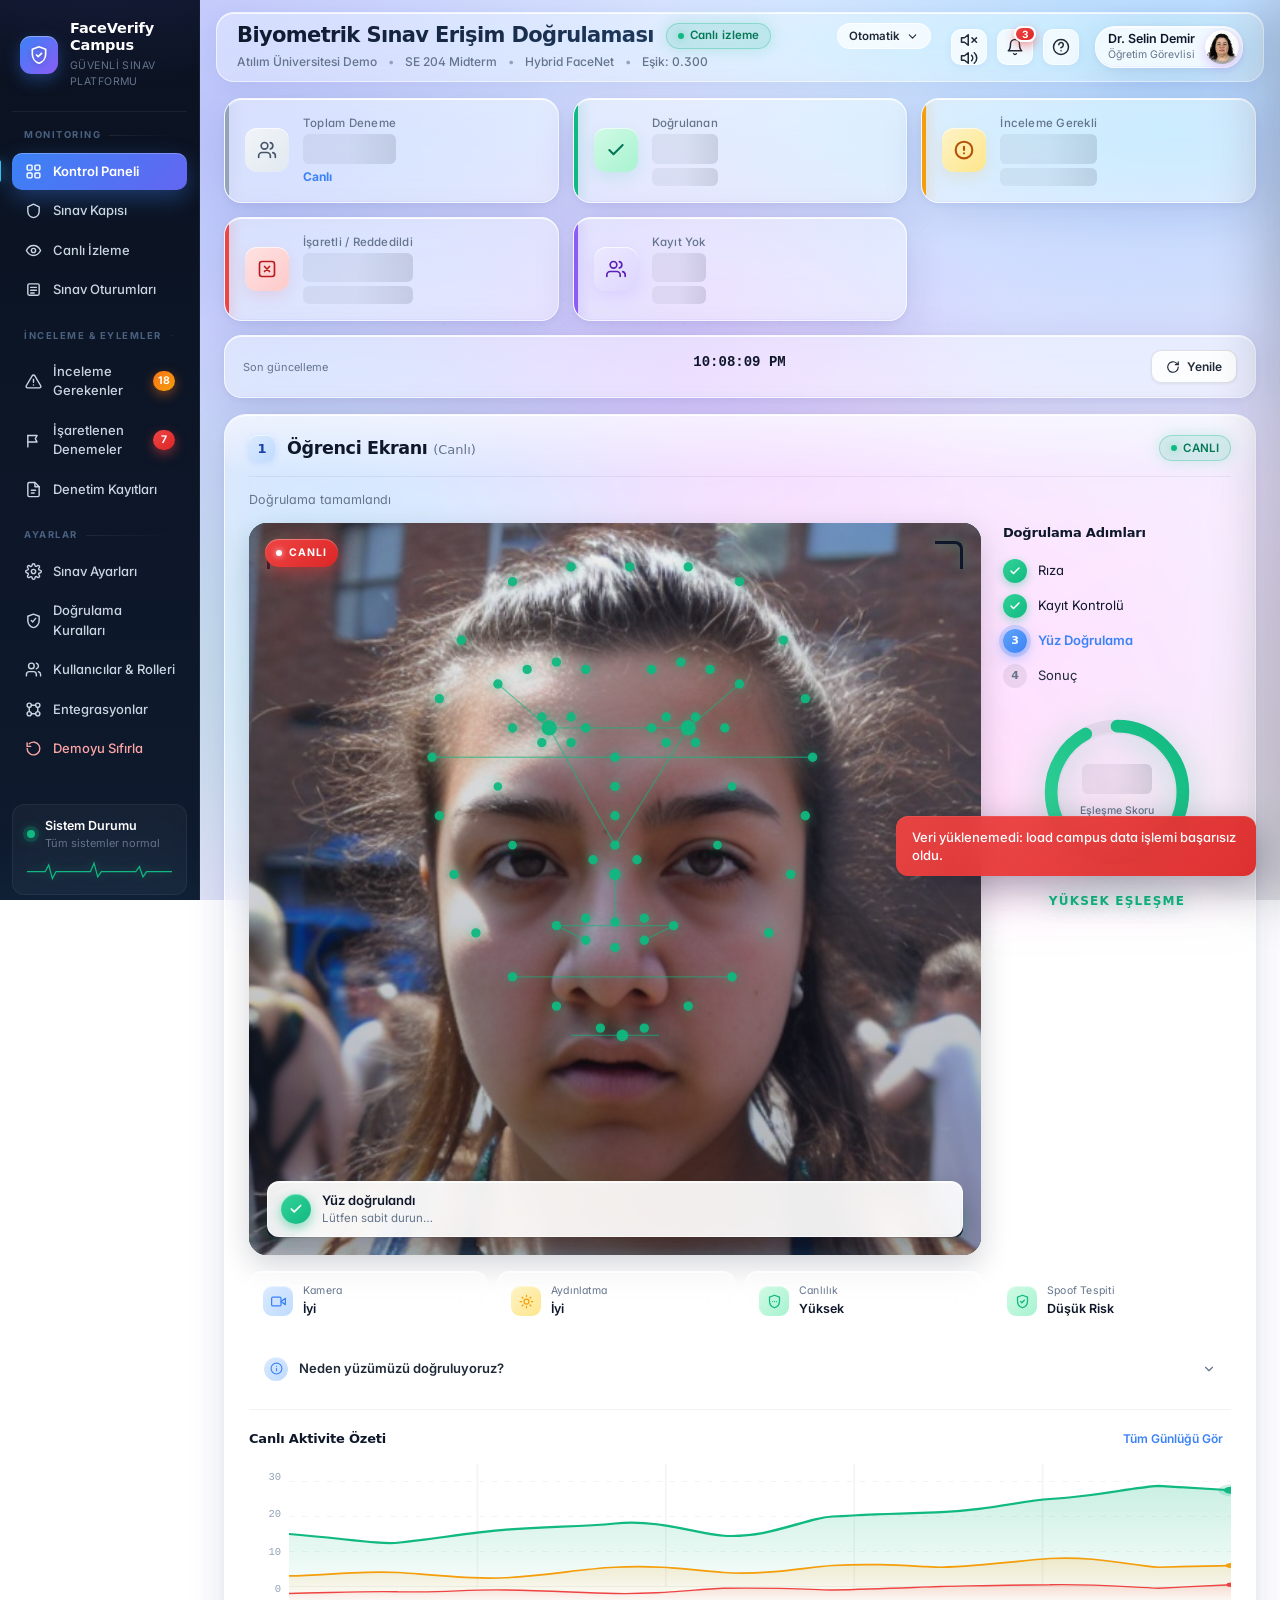
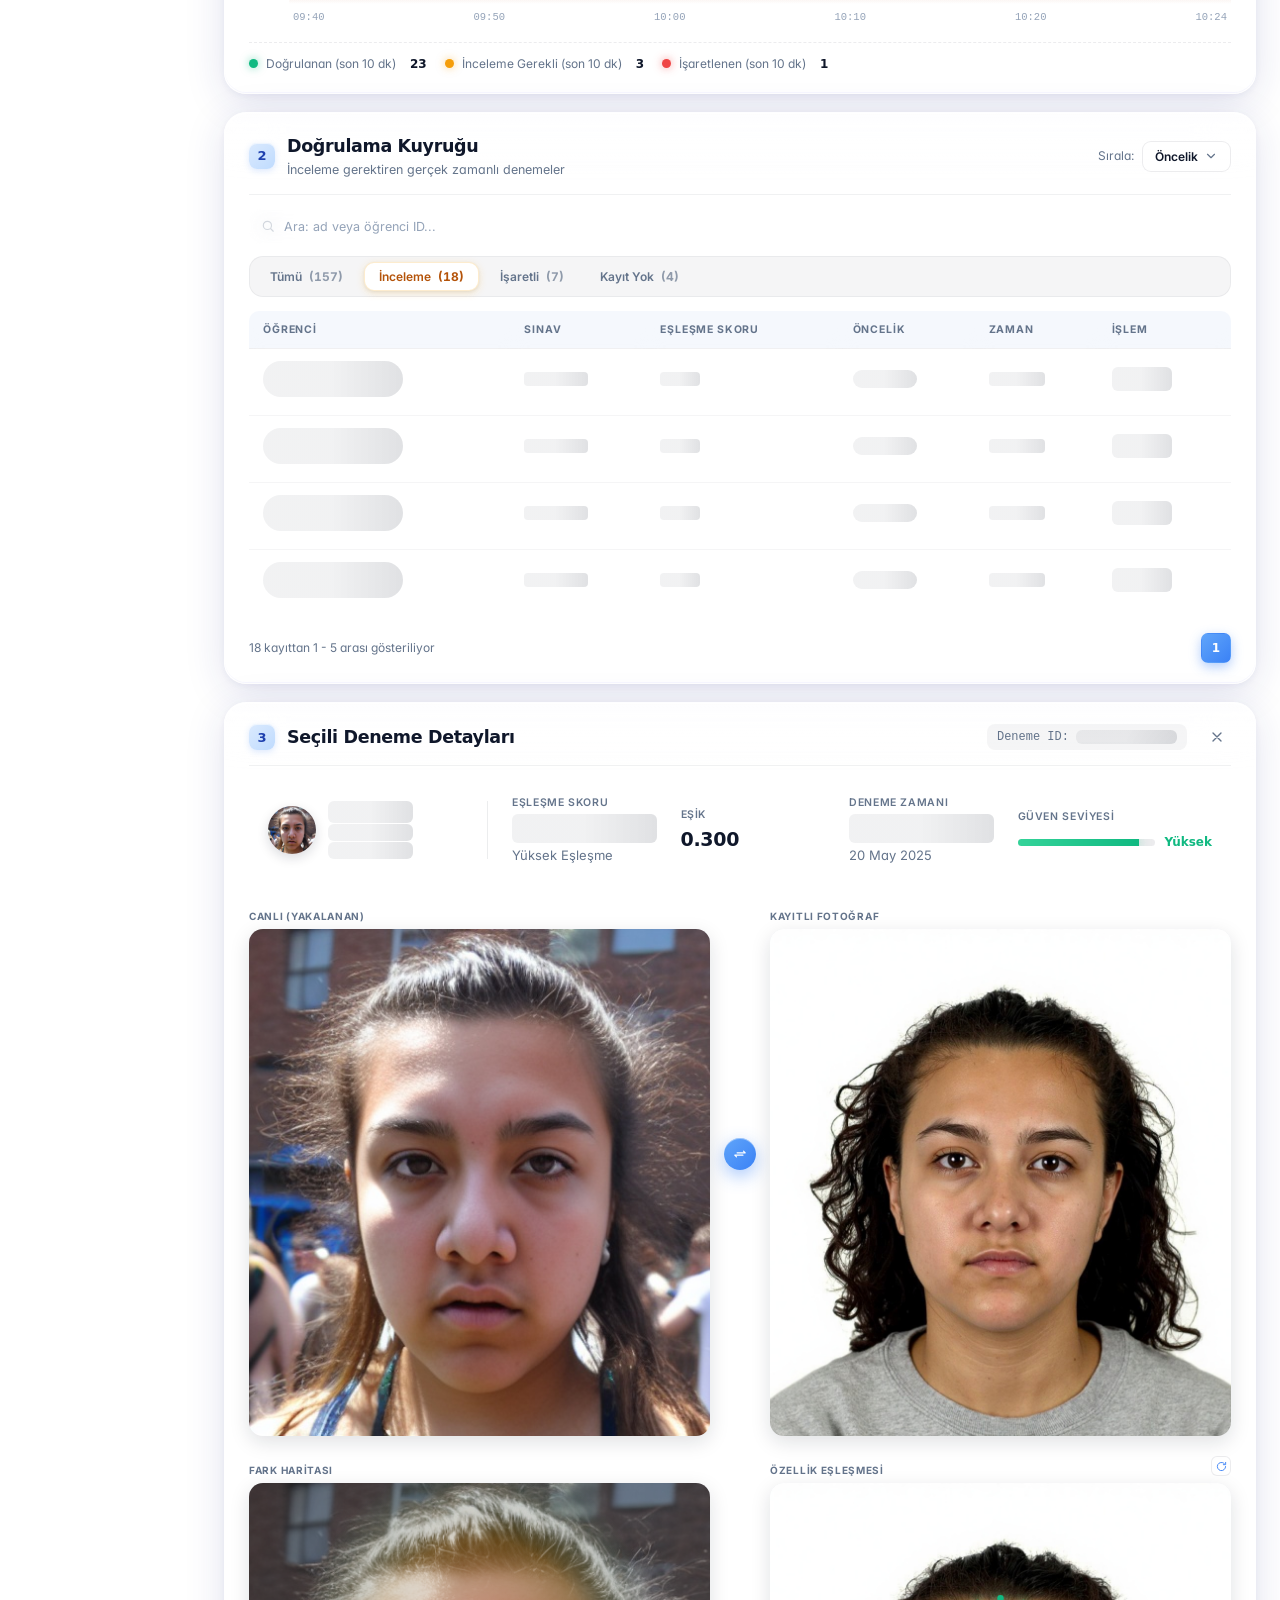
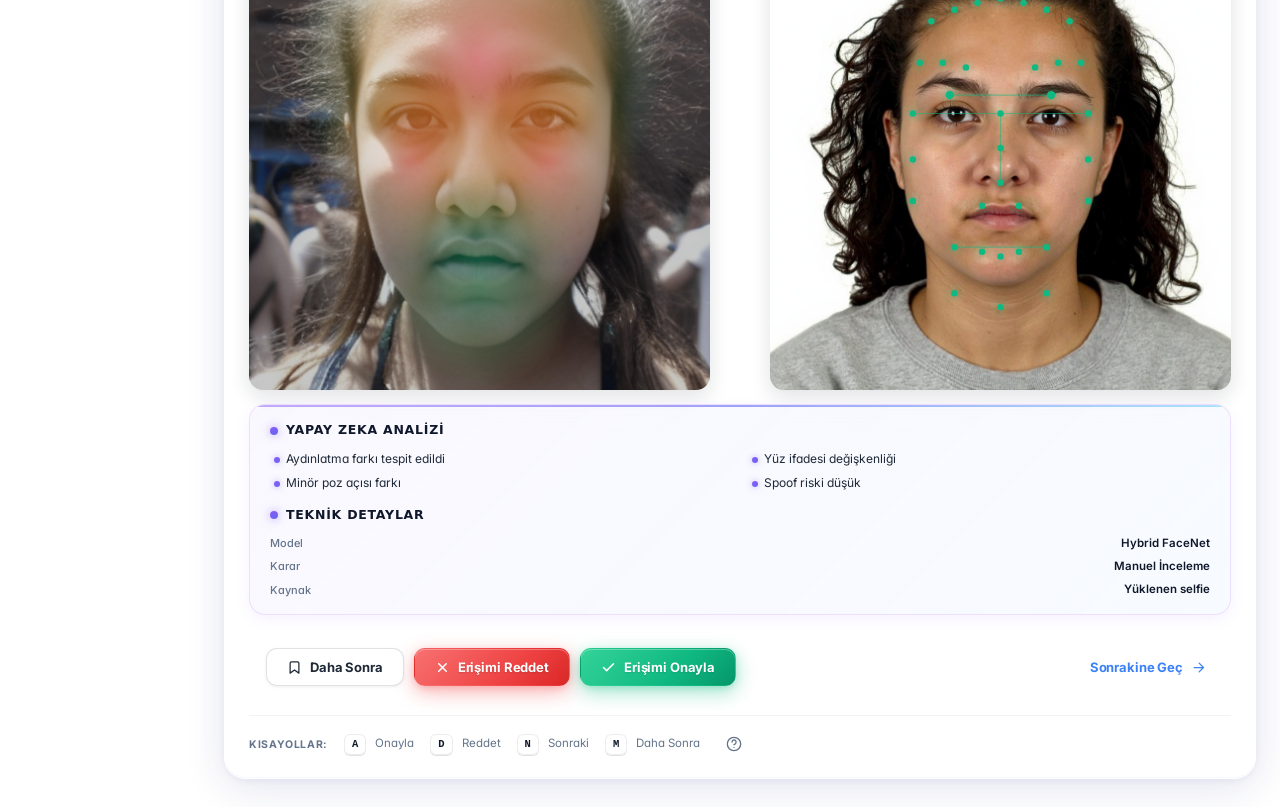
==== commit b706ba37: "Wire Biyometrik dashboard to backend with 11 live features Backend: serve the dashboard at /biyometr" ====
--- a/ui/biyometrik-dashboard.html
+++ b/ui/biyometrik-dashboard.html
@@ -47,12 +47,12 @@
         <a href="#" class="bx-nav-link">
             <span class="bx-nav-icon"><svg viewBox="0 0 24 24" fill="none" stroke="currentColor" stroke-width="2" stroke-linecap="round" stroke-linejoin="round"><path d="M10.3 3.86 1.82 18a2 2 0 0 0 1.71 3h16.94a2 2 0 0 0 1.71-3L13.71 3.86a2 2 0 0 0-3.42 0z"/><path d="M12 9v4"/><path d="M12 17h.01"/></svg></span>
             İnceleme Gerekenler
-            <span class="bx-nav-badge bx-badge-orange">18</span>
+            <span class="bx-nav-badge bx-badge-orange" id="bx-nav-badge-review">18</span>
         </a>
         <a href="#" class="bx-nav-link">
             <span class="bx-nav-icon"><svg viewBox="0 0 24 24" fill="none" stroke="currentColor" stroke-width="2" stroke-linecap="round" stroke-linejoin="round"><path d="M4 21V5"/><path d="M4 5h13l-2.5 4.5L17 14H4"/></svg></span>
             İşaretlenen Denemeler
-            <span class="bx-nav-badge bx-badge-red">7</span>
+            <span class="bx-nav-badge bx-badge-red" id="bx-nav-badge-flagged">7</span>
         </a>
         <a href="#" class="bx-nav-link">
             <span class="bx-nav-icon"><svg viewBox="0 0 24 24" fill="none" stroke="currentColor" stroke-width="2" stroke-linecap="round" stroke-linejoin="round"><path d="M14 2H6a2 2 0 0 0-2 2v16a2 2 0 0 0 2 2h12a2 2 0 0 0 2-2V8z"/><path d="M14 2v6h6"/><path d="M9 13h6M9 17h4"/></svg></span>
@@ -77,6 +77,10 @@
         <a href="#" class="bx-nav-link">
             <span class="bx-nav-icon"><svg viewBox="0 0 24 24" fill="none" stroke="currentColor" stroke-width="2" stroke-linecap="round" stroke-linejoin="round"><circle cx="6" cy="6" r="3"/><circle cx="18" cy="6" r="3"/><circle cx="6" cy="18" r="3"/><circle cx="18" cy="18" r="3"/><path d="M9 6h6M9 18h6M6 9v6M18 9v6"/></svg></span>
             Entegrasyonlar
+        </a>
+        <a href="#" class="bx-nav-link bx-nav-link-danger" id="bx-reset-demo">
+            <span class="bx-nav-icon"><svg viewBox="0 0 24 24" fill="none" stroke="currentColor" stroke-width="2" stroke-linecap="round" stroke-linejoin="round"><path d="M3 12a9 9 0 1 0 3-6.7"/><path d="M3 4v5h5"/></svg></span>
+            Demoyu Sıfırla
         </a>
     </nav>
 
@@ -110,8 +114,15 @@
             <div class="bx-title-row">
                 <h1>Biyometrik Sınav Erişim Doğrulaması</h1>
                 <span class="bx-pill bx-pill-live"><span class="bx-pill-dot"></span> Canlı izleme</span>
-            </div>
-            <p class="bx-topbar-sub">
+                <div class="bx-exam-picker-wrap">
+                    <button class="bx-exam-picker" id="bx-exam-picker" aria-haspopup="listbox" aria-expanded="false">
+                        <span id="bx-exam-picker-label">Otomatik</span>
+                        <svg class="bx-chev" viewBox="0 0 24 24" fill="none" stroke="currentColor" stroke-width="2" stroke-linecap="round" stroke-linejoin="round"><path d="m6 9 6 6 6-6"/></svg>
+                    </button>
+                    <ul class="bx-exam-menu" id="bx-exam-menu" role="listbox" hidden></ul>
+                </div>
+            </div>
+            <p class="bx-topbar-sub" id="bx-topbar-subtitle">
                 Atılım University Demo
                 <span class="bx-sep">•</span> SE 204 Midterm
                 <span class="bx-sep">•</span> Hybrid FaceNet
@@ -119,9 +130,13 @@
             </p>
         </div>
         <div class="bx-topbar-actions">
+            <button class="bx-icon-btn" id="bx-sound-toggle" aria-pressed="false" aria-label="Ses bildirimi">
+                <svg viewBox="0 0 24 24" fill="none" stroke="currentColor" stroke-width="2" stroke-linecap="round" stroke-linejoin="round" id="bx-sound-icon-off"><path d="M11 5 6 9H2v6h4l5 4z"/><line x1="22" y1="9" x2="16" y2="15"/><line x1="16" y1="9" x2="22" y2="15"/></svg>
+                <svg viewBox="0 0 24 24" fill="none" stroke="currentColor" stroke-width="2" stroke-linecap="round" stroke-linejoin="round" id="bx-sound-icon-on" hidden><path d="M11 5 6 9H2v6h4l5 4z"/><path d="M15.5 8.5a5 5 0 0 1 0 7"/><path d="M19 5a9 9 0 0 1 0 14"/></svg>
+            </button>
             <button class="bx-icon-btn bx-bell" aria-label="Bildirimler">
                 <svg viewBox="0 0 24 24" fill="none" stroke="currentColor" stroke-width="2" stroke-linecap="round" stroke-linejoin="round"><path d="M6 8a6 6 0 0 1 12 0c0 7 3 9 3 9H3s3-2 3-9"/><path d="M10.3 21a1.94 1.94 0 0 0 3.4 0"/></svg>
-                <span class="bx-bell-badge">3</span>
+                <span class="bx-bell-badge" id="bx-bell-count">3</span>
             </button>
             <button class="bx-icon-btn" aria-label="Yardım">
                 <svg viewBox="0 0 24 24" fill="none" stroke="currentColor" stroke-width="2" stroke-linecap="round" stroke-linejoin="round"><circle cx="12" cy="12" r="10"/><path d="M9.1 9a3 3 0 1 1 5.8 1c0 2-3 3-3 3"/><path d="M12 17h.01"/></svg>
@@ -146,9 +161,10 @@
             </div>
             <div class="bx-kpi-body">
                 <span class="bx-kpi-label">Toplam Deneme</span>
-                <strong class="bx-kpi-value">157</strong>
+                <strong class="bx-kpi-value" id="bx-kpi-total">157</strong>
                 <span class="bx-kpi-sub bx-kpi-sub-blue">Canlı</span>
             </div>
+            <svg class="bx-kpi-spark bx-kpi-spark-gray" id="bx-spark-total" viewBox="0 0 60 18" preserveAspectRatio="none" aria-hidden="true"><path d="" fill="none" stroke="currentColor" stroke-width="1.4"/></svg>
         </div>
         <div class="bx-kpi bx-kpi-type-green">
             <div class="bx-kpi-icon bx-kpi-icon-green">
@@ -156,9 +172,10 @@
             </div>
             <div class="bx-kpi-body">
                 <span class="bx-kpi-label">Doğrulanan</span>
-                <strong class="bx-kpi-value">132</strong>
-                <span class="bx-kpi-sub bx-kpi-sub-green">%84.1</span>
-            </div>
+                <strong class="bx-kpi-value" id="bx-kpi-verified">132</strong>
+                <span class="bx-kpi-sub bx-kpi-sub-green" id="bx-kpi-verified-pct">%84.1</span>
+            </div>
+            <svg class="bx-kpi-spark bx-kpi-spark-green" id="bx-spark-verified" viewBox="0 0 60 18" preserveAspectRatio="none" aria-hidden="true"><path d="" fill="none" stroke="currentColor" stroke-width="1.4"/></svg>
         </div>
         <div class="bx-kpi bx-kpi-type-orange">
             <div class="bx-kpi-icon bx-kpi-icon-orange">
@@ -166,9 +183,10 @@
             </div>
             <div class="bx-kpi-body">
                 <span class="bx-kpi-label">İnceleme Gerekli</span>
-                <strong class="bx-kpi-value">18</strong>
-                <span class="bx-kpi-sub bx-kpi-sub-orange">%11.5</span>
-            </div>
+                <strong class="bx-kpi-value" id="bx-kpi-review">18</strong>
+                <span class="bx-kpi-sub bx-kpi-sub-orange" id="bx-kpi-review-pct">%11.5</span>
+            </div>
+            <svg class="bx-kpi-spark bx-kpi-spark-orange" id="bx-spark-review" viewBox="0 0 60 18" preserveAspectRatio="none" aria-hidden="true"><path d="" fill="none" stroke="currentColor" stroke-width="1.4"/></svg>
         </div>
         <div class="bx-kpi bx-kpi-type-red">
             <div class="bx-kpi-icon bx-kpi-icon-red">
@@ -176,9 +194,10 @@
             </div>
             <div class="bx-kpi-body">
                 <span class="bx-kpi-label">İşaretli / Reddedildi</span>
-                <strong class="bx-kpi-value">7</strong>
-                <span class="bx-kpi-sub bx-kpi-sub-red">%4.4</span>
-            </div>
+                <strong class="bx-kpi-value" id="bx-kpi-flagged">7</strong>
+                <span class="bx-kpi-sub bx-kpi-sub-red" id="bx-kpi-flagged-pct">%4.4</span>
+            </div>
+            <svg class="bx-kpi-spark bx-kpi-spark-red" id="bx-spark-flagged" viewBox="0 0 60 18" preserveAspectRatio="none" aria-hidden="true"><path d="" fill="none" stroke="currentColor" stroke-width="1.4"/></svg>
         </div>
         <div class="bx-kpi bx-kpi-type-purple">
             <div class="bx-kpi-icon bx-kpi-icon-purple">
@@ -186,16 +205,17 @@
             </div>
             <div class="bx-kpi-body">
                 <span class="bx-kpi-label">Kayıt Yok</span>
-                <strong class="bx-kpi-value">4</strong>
-                <span class="bx-kpi-sub bx-kpi-sub-purple">%2.5</span>
-            </div>
+                <strong class="bx-kpi-value" id="bx-kpi-noreg">4</strong>
+                <span class="bx-kpi-sub bx-kpi-sub-purple" id="bx-kpi-noreg-pct">%2.5</span>
+            </div>
+            <svg class="bx-kpi-spark bx-kpi-spark-purple" id="bx-spark-noreg" viewBox="0 0 60 18" preserveAspectRatio="none" aria-hidden="true"><path d="" fill="none" stroke="currentColor" stroke-width="1.4"/></svg>
         </div>
         <div class="bx-kpi-meta">
             <span class="bx-kpi-meta-label">Son güncelleme</span>
             <strong class="bx-kpi-meta-time" id="bx-last-update">10:24:18 AM</strong>
-            <button class="bx-btn-outline">
-                <svg viewBox="0 0 24 24" fill="none" stroke="currentColor" stroke-width="2" stroke-linecap="round" stroke-linejoin="round"><path d="M21 15v4a2 2 0 0 1-2 2H5a2 2 0 0 1-2-2v-4"/><path d="m7 10 5 5 5-5"/><path d="M12 15V3"/></svg>
-                Raporu indir
+            <button class="bx-btn-outline" id="bx-btn-refresh">
+                <svg viewBox="0 0 24 24" fill="none" stroke="currentColor" stroke-width="2" stroke-linecap="round" stroke-linejoin="round"><path d="M21 12a9 9 0 1 1-3-6.7L21 8"/><path d="M21 3v5h-5"/></svg>
+                Yenile
             </button>
         </div>
     </section>
@@ -215,7 +235,7 @@
             <div class="bx-student-body">
                 <!-- hero image with mesh -->
                 <div class="bx-hero">
-                    <img src="img/aylin_kaya_live.jpg" alt="Öğrenci canlı görüntü">
+                    <img src="img/aylin_kaya_live.jpg" alt="Öğrenci canlı görüntü" id="bx-hero-img">
 
                     <!-- corner brackets -->
                     <span class="bx-bracket bx-bracket-tl"></span>
@@ -318,14 +338,15 @@
                                     stroke-linecap="round"
                                     stroke-dasharray="326.7"
                                     stroke-dashoffset="26.1"
-                                    transform="rotate(-90 60 60)"/>
+                                    transform="rotate(-90 60 60)"
+                                    id="bx-gauge-ring"/>
                         </svg>
                         <div class="bx-gauge-text">
-                            <strong>92%</strong>
+                            <strong id="bx-gauge-value">92%</strong>
                             <span>Eşleşme Skoru</span>
                         </div>
                     </div>
-                    <p class="bx-gauge-label">YÜKSEK EŞLEŞME</p>
+                    <p class="bx-gauge-label" id="bx-gauge-label">YÜKSEK EŞLEŞME</p>
                 </aside>
             </div>
 
@@ -365,7 +386,7 @@
                     <a href="#" class="bx-activity-link">Tüm Günlüğü Gör</a>
                 </div>
                 <div class="bx-activity-body">
-                    <svg class="bx-chart" viewBox="0 0 520 160" preserveAspectRatio="none" aria-hidden="true">
+                    <svg class="bx-chart" id="bx-chart" viewBox="0 0 520 160" preserveAspectRatio="none" aria-hidden="true">
                         <defs>
                             <linearGradient id="bxFillGreen" x1="0" y1="0" x2="0" y2="1">
                                 <stop offset="0%" stop-color="#10B981" stop-opacity="0.22"/>
@@ -425,9 +446,9 @@
                         <span>09:40</span><span>09:50</span><span>10:00</span><span>10:10</span><span>10:20</span><span>10:24</span>
                     </div>
                     <ul class="bx-chart-legend">
-                        <li><span class="bx-dot bx-dot-green"></span>Doğrulanan (son 10 dk)<b>23</b></li>
-                        <li><span class="bx-dot bx-dot-orange"></span>İnceleme Gerekli (son 10 dk)<b>3</b></li>
-                        <li><span class="bx-dot bx-dot-red"></span>İşaretlenen (son 10 dk)<b>1</b></li>
+                        <li><span class="bx-dot bx-dot-green"></span>Doğrulanan (son 10 dk)<b id="bx-chart-legend-verified">23</b></li>
+                        <li><span class="bx-dot bx-dot-orange"></span>İnceleme Gerekli (son 10 dk)<b id="bx-chart-legend-review">3</b></li>
+                        <li><span class="bx-dot bx-dot-red"></span>İşaretlenen (son 10 dk)<b id="bx-chart-legend-flagged">1</b></li>
                     </ul>
                 </div>
             </div>
@@ -445,18 +466,32 @@
                         <p class="bx-card-sub">İnceleme gerektiren gerçek zamanlı denemeler</p>
                     </div>
                     <div class="bx-sort">
-                        <span>Öncelik:</span>
-                        <button>Yüksek
-                            <svg viewBox="0 0 24 24" fill="none" stroke="currentColor" stroke-width="2" stroke-linecap="round" stroke-linejoin="round"><path d="m6 9 6 6 6-6"/></svg>
-                        </button>
-                    </div>
-                </div>
-
-                <div class="bx-tabs">
-                    <button class="bx-tab">Tümü <b>(157)</b></button>
-                    <button class="bx-tab is-active">İnceleme <b>(18)</b></button>
-                    <button class="bx-tab">İşaretli <b>(7)</b></button>
-                    <button class="bx-tab">Kayıt Yok <b>(4)</b></button>
+                        <span>Sırala:</span>
+                        <div class="bx-sort-wrap">
+                            <button id="bx-sort-toggle" aria-haspopup="listbox" aria-expanded="false">
+                                <span id="bx-sort-label">Öncelik</span>
+                                <svg viewBox="0 0 24 24" fill="none" stroke="currentColor" stroke-width="2" stroke-linecap="round" stroke-linejoin="round"><path d="m6 9 6 6 6-6"/></svg>
+                            </button>
+                            <ul class="bx-sort-menu" id="bx-sort-menu" role="listbox" hidden>
+                                <li role="option" data-sort="priority" class="is-selected">Öncelik</li>
+                                <li role="option" data-sort="newest">En yeni</li>
+                                <li role="option" data-sort="oldest">En eski</li>
+                                <li role="option" data-sort="score-asc">Skor (düşük→yüksek)</li>
+                                <li role="option" data-sort="score-desc">Skor (yüksek→düşük)</li>
+                            </ul>
+                        </div>
+                    </div>
+                </div>
+
+                <div class="bx-queue-search-row">
+                    <svg class="bx-queue-search-icon" viewBox="0 0 24 24" fill="none" stroke="currentColor" stroke-width="2" stroke-linecap="round" stroke-linejoin="round"><circle cx="11" cy="11" r="7"/><path d="m21 21-4.3-4.3"/></svg>
+                    <input type="search" id="bx-queue-search" placeholder="Ara: ad veya öğrenci ID..." autocomplete="off">
+                </div>
+                <div class="bx-tabs" id="bx-queue-tabs">
+                    <button class="bx-tab" data-filter="all">Tümü <b data-count="all">(157)</b></button>
+                    <button class="bx-tab is-active" data-filter="review">İnceleme <b data-count="review">(18)</b></button>
+                    <button class="bx-tab" data-filter="flagged">İşaretli <b data-count="flagged">(7)</b></button>
+                    <button class="bx-tab" data-filter="no_enrollment">Kayıt Yok <b data-count="no_enrollment">(4)</b></button>
                 </div>
 
                 <table class="bx-queue">
@@ -470,7 +505,7 @@
                             <th>İşlem</th>
                         </tr>
                     </thead>
-                    <tbody>
+                    <tbody id="bx-queue-tbody">
                         <tr class="is-selected">
                             <td>
                                 <div class="bx-queue-user">
@@ -484,89 +519,15 @@
                             <td class="bx-q-muted bx-q-mono">10:24 AM</td>
                             <td>
                                 <button class="bx-btn-ghost-orange">İncele</button>
-                                <button class="bx-icon-btn-sm" aria-label="Daha fazla">
-                                    <svg viewBox="0 0 24 24" fill="currentColor"><circle cx="5" cy="12" r="1.6"/><circle cx="12" cy="12" r="1.6"/><circle cx="19" cy="12" r="1.6"/></svg>
-                                </button>
-                            </td>
-                        </tr>
-                        <tr>
-                            <td>
-                                <div class="bx-queue-user">
-                                    <img src="img/elif_bayar.jpg" alt="">
-                                    <div><strong>Elif Bayar</strong><span>AT-2026-1053</span></div>
-                                </div>
-                            </td>
-                            <td class="bx-q-muted">Ara Sınav</td>
-                            <td><span class="bx-score bx-score-orange">72%</span></td>
-                            <td><span class="bx-tag bx-tag-orange">İnceleme</span></td>
-                            <td class="bx-q-muted bx-q-mono">10:23 AM</td>
-                            <td>
-                                <button class="bx-btn-ghost-orange">İncele</button>
-                                <button class="bx-icon-btn-sm" aria-label="Daha fazla"><svg viewBox="0 0 24 24" fill="currentColor"><circle cx="5" cy="12" r="1.6"/><circle cx="12" cy="12" r="1.6"/><circle cx="19" cy="12" r="1.6"/></svg></button>
-                            </td>
-                        </tr>
-                        <tr>
-                            <td>
-                                <div class="bx-queue-user">
-                                    <img src="img/sofia_martinez.jpg" alt="">
-                                    <div><strong>Sofia Martinez</strong><span>AT-2026-1061</span></div>
-                                </div>
-                            </td>
-                            <td class="bx-q-muted">Ara Sınav</td>
-                            <td><span class="bx-score bx-score-orange">65%</span></td>
-                            <td><span class="bx-tag bx-tag-orange">İnceleme</span></td>
-                            <td class="bx-q-muted bx-q-mono">10:22 AM</td>
-                            <td>
-                                <button class="bx-btn-ghost-orange">İncele</button>
-                                <button class="bx-icon-btn-sm" aria-label="Daha fazla"><svg viewBox="0 0 24 24" fill="currentColor"><circle cx="5" cy="12" r="1.6"/><circle cx="12" cy="12" r="1.6"/><circle cx="19" cy="12" r="1.6"/></svg></button>
-                            </td>
-                        </tr>
-                        <tr>
-                            <td>
-                                <div class="bx-queue-user">
-                                    <img src="img/nora_walker.jpg" alt="">
-                                    <div><strong>Nora Walker</strong><span>AT-2026-1045</span></div>
-                                </div>
-                            </td>
-                            <td class="bx-q-muted">Ara Sınav</td>
-                            <td><span class="bx-score bx-score-red">41%</span></td>
-                            <td><span class="bx-tag bx-tag-red">İşaretli</span></td>
-                            <td class="bx-q-muted bx-q-mono">10:21 AM</td>
-                            <td>
-                                <button class="bx-btn-ghost-orange">İncele</button>
-                                <button class="bx-icon-btn-sm" aria-label="Daha fazla"><svg viewBox="0 0 24 24" fill="currentColor"><circle cx="5" cy="12" r="1.6"/><circle cx="12" cy="12" r="1.6"/><circle cx="19" cy="12" r="1.6"/></svg></button>
-                            </td>
-                        </tr>
-                        <tr>
-                            <td>
-                                <div class="bx-queue-user">
-                                    <img src="img/isabella_rossi.jpg" alt="">
-                                    <div><strong>Isabella Rossi</strong><span>AT-2026-1066</span></div>
-                                </div>
-                            </td>
-                            <td class="bx-q-muted">Ara Sınav</td>
-                            <td><span class="bx-score bx-score-red">38%</span></td>
-                            <td><span class="bx-tag bx-tag-red">İşaretli</span></td>
-                            <td class="bx-q-muted bx-q-mono">10:20 AM</td>
-                            <td>
-                                <button class="bx-btn-ghost-orange">İncele</button>
-                                <button class="bx-icon-btn-sm" aria-label="Daha fazla"><svg viewBox="0 0 24 24" fill="currentColor"><circle cx="5" cy="12" r="1.6"/><circle cx="12" cy="12" r="1.6"/><circle cx="19" cy="12" r="1.6"/></svg></button>
                             </td>
                         </tr>
                     </tbody>
                 </table>
 
                 <div class="bx-queue-foot">
-                    <span class="bx-q-muted">18 kayıttan 1 - 5 arası gösteriliyor</span>
-                    <nav class="bx-pager">
-                        <button class="is-active">1</button>
-                        <button>2</button>
-                        <button>3</button>
-                        <button>4</button>
-                        <span>…</span>
-                        <button class="bx-pager-arrow" aria-label="Sonraki">
-                            <svg viewBox="0 0 24 24" fill="none" stroke="currentColor" stroke-width="2" stroke-linecap="round" stroke-linejoin="round"><path d="m9 6 6 6-6 6"/></svg>
-                        </button>
+                    <span class="bx-q-muted" id="bx-queue-foot-info">18 kayıttan 1 - 5 arası gösteriliyor</span>
+                    <nav class="bx-pager" id="bx-queue-pager">
+                        <button class="is-active" data-page="1">1</button>
                     </nav>
                 </div>
             </div>
@@ -576,7 +537,7 @@
                 <div class="bx-card-head">
                     <span class="bx-step-chip">3</span>
                     <h2>Seçili Deneme Detayları</h2>
-                    <span class="bx-attempt-id">Deneme ID: ATT-2026-78451</span>
+                    <span class="bx-attempt-id">Deneme ID: <span id="bx-detail-attempt-id">ATT-2026-78451</span></span>
                     <button class="bx-icon-btn-sm bx-close" aria-label="Kapat">
                         <svg viewBox="0 0 24 24" fill="none" stroke="currentColor" stroke-width="2" stroke-linecap="round" stroke-linejoin="round"><path d="M18 6 6 18M6 6l12 12"/></svg>
                     </button>
@@ -584,33 +545,33 @@
 
                 <div class="bx-detail-stats">
                     <div class="bx-detail-user">
-                        <img src="img/aylin_kaya_live.jpg" alt="">
+                        <img src="img/aylin_kaya_live.jpg" alt="" id="bx-detail-avatar">
                         <div class="bx-detail-user-text">
-                            <strong>Aylin Kaya</strong>
-                            <span class="bx-q-mono">AT-2026-1042</span>
-                            <span class="bx-q-muted">Ara Sınav</span>
+                            <strong id="bx-detail-name">Aylin Kaya</strong>
+                            <span class="bx-q-mono" id="bx-detail-id">AT-2026-1042</span>
+                            <span class="bx-q-muted" id="bx-detail-exam">Ara Sınav</span>
                         </div>
                     </div>
                     <div class="bx-detail-stat-group">
                         <div class="bx-detail-stat">
                             <span class="bx-stat-label">Eşleşme Skoru</span>
-                            <strong class="bx-stat-value bx-text-green">92%</strong>
-                            <span class="bx-q-muted">Yüksek Eşleşme</span>
+                            <strong class="bx-stat-value bx-text-green" id="bx-detail-score">92%</strong>
+                            <span class="bx-q-muted" id="bx-detail-score-label">Yüksek Eşleşme</span>
                         </div>
                         <div class="bx-detail-stat">
                             <span class="bx-stat-label">Eşik</span>
-                            <strong class="bx-stat-value">0.300</strong>
+                            <strong class="bx-stat-value" id="bx-detail-threshold">0.300</strong>
                         </div>
                         <div class="bx-detail-stat">
                             <span class="bx-stat-label">Deneme Zamanı</span>
-                            <strong class="bx-stat-value bx-mono">10:24:18 AM</strong>
-                            <span class="bx-q-muted">20 May 2025</span>
+                            <strong class="bx-stat-value bx-mono" id="bx-detail-time">10:24:18 AM</strong>
+                            <span class="bx-q-muted" id="bx-detail-date">20 May 2025</span>
                         </div>
                         <div class="bx-detail-stat bx-detail-stat-wide">
                             <span class="bx-stat-label">Güven Seviyesi</span>
                             <div class="bx-confidence">
-                                <div class="bx-confidence-bar"><span style="width:88%"></span></div>
-                                <span class="bx-text-green">Yüksek</span>
+                                <div class="bx-confidence-bar"><span id="bx-detail-confidence-bar" style="width:88%"></span></div>
+                                <span class="bx-text-green" id="bx-detail-confidence-label">Yüksek</span>
                             </div>
                         </div>
                     </div>
@@ -620,19 +581,19 @@
                     <div class="bx-evidence-grid">
                         <figure class="bx-evidence">
                             <figcaption>Canlı (Yakalanan)</figcaption>
-                            <div class="bx-evidence-img"><img src="img/aylin_kaya_live.jpg" alt=""></div>
+                            <div class="bx-evidence-img"><img src="img/aylin_kaya_live.jpg" alt="" id="bx-evidence-live"></div>
                         </figure>
                         <div class="bx-swap" aria-hidden="true">
                             <svg viewBox="0 0 24 24" fill="none" stroke="currentColor" stroke-width="2" stroke-linecap="round" stroke-linejoin="round"><path d="M7 10h14l-3-3"/><path d="M17 14H3l3 3"/></svg>
                         </div>
                         <figure class="bx-evidence">
                             <figcaption>Kayıtlı Fotoğraf</figcaption>
-                            <div class="bx-evidence-img"><img src="img/aylin_kaya_enrolled.jpg" alt=""></div>
+                            <div class="bx-evidence-img"><img src="img/aylin_kaya_enrolled.jpg" alt="" id="bx-evidence-enrolled"></div>
                         </figure>
                         <figure class="bx-evidence">
                             <figcaption>Fark Haritası</figcaption>
                             <div class="bx-evidence-img bx-heatmap">
-                                <img src="img/aylin_kaya_live.jpg" alt="">
+                                <img src="img/aylin_kaya_live.jpg" alt="" id="bx-evidence-diff">
                                 <svg class="bx-heat-overlay" viewBox="0 0 200 220" aria-hidden="true">
                                     <defs>
                                         <radialGradient id="bxHeatA" cx="50%" cy="35%" r="40%"><stop offset="0%" stop-color="#EF4444" stop-opacity=".75"/><stop offset="60%" stop-color="#F59E0B" stop-opacity=".35"/><stop offset="100%" stop-color="#10B981" stop-opacity="0"/></radialGradient>
@@ -648,9 +609,15 @@
                             </div>
                         </figure>
                         <figure class="bx-evidence">
-                            <figcaption>Özellik Eşleşmesi</figcaption>
+                            <figcaption>
+                                <span>Özellik Eşleşmesi</span>
+                                <button class="bx-reverify-btn" id="bx-reverify-btn" title="Bağımsız modelle yeniden doğrula">
+                                    <svg viewBox="0 0 24 24" fill="none" stroke="currentColor" stroke-width="2" stroke-linecap="round" stroke-linejoin="round"><path d="M21 12a9 9 0 1 1-3-6.7"/><path d="M21 3v5h-5"/></svg>
+                                </button>
+                            </figcaption>
                             <div class="bx-evidence-img bx-feature">
-                                <img src="img/aylin_kaya_enrolled.jpg" alt="">
+                                <img src="img/aylin_kaya_enrolled.jpg" alt="" id="bx-evidence-feature">
+                                <div class="bx-reverify-badge" id="bx-reverify-badge" hidden></div>
                                 <svg class="bx-feature-overlay" viewBox="0 0 200 220" aria-hidden="true">
                                     <g fill="#10B981">
                                         <circle cx="70" cy="60" r="1.4"/><circle cx="80" cy="55" r="1.4"/><circle cx="90" cy="52" r="1.4"/><circle cx="100" cy="50" r="1.4"/><circle cx="110" cy="52" r="1.4"/><circle cx="120" cy="55" r="1.4"/><circle cx="130" cy="60" r="1.4"/>
@@ -677,7 +644,7 @@
                     <aside class="bx-ai-rail">
                         <div class="bx-ai-rail-col">
                             <h3>Yapay Zeka Analizi</h3>
-                            <ul class="bx-ai-list">
+                            <ul class="bx-ai-list" id="bx-ai-list">
                                 <li>Aydınlatma farkı tespit edildi</li>
                                 <li>Yüz ifadesi değişkenliği</li>
                                 <li>Minör poz açısı farkı</li>
@@ -687,28 +654,28 @@
                         <div class="bx-ai-rail-col">
                             <h3>Teknik Detaylar</h3>
                             <dl class="bx-ai-meta">
-                                <div><dt>Model</dt><dd class="bx-not-mono">Hybrid FaceNet</dd></div>
-                                <div><dt>IP Adresi</dt><dd>203.0.113.45</dd></div>
-                                <div><dt>Cihaz</dt><dd class="bx-not-mono">Chrome on Windows</dd></div>
+                                <div><dt>Model</dt><dd class="bx-not-mono" id="bx-ai-meta-model">Hybrid FaceNet</dd></div>
+                                <div><dt>Karar</dt><dd class="bx-not-mono" id="bx-ai-meta-decision">Manuel İnceleme</dd></div>
+                                <div><dt>Kaynak</dt><dd class="bx-not-mono" id="bx-ai-meta-source">Yüklenen selfie</dd></div>
                             </dl>
                         </div>
                     </aside>
                 </div>
 
                 <div class="bx-detail-actions">
-                    <button class="bx-btn bx-btn-outline">
+                    <button class="bx-btn bx-btn-outline" id="bx-btn-defer">
                         <svg viewBox="0 0 24 24" fill="none" stroke="currentColor" stroke-width="2" stroke-linecap="round" stroke-linejoin="round"><path d="M19 21l-7-5-7 5V5a2 2 0 0 1 2-2h10a2 2 0 0 1 2 2z"/></svg>
                         Daha Sonra
                     </button>
-                    <button class="bx-btn bx-btn-danger">
+                    <button class="bx-btn bx-btn-danger" id="bx-btn-deny">
                         <svg viewBox="0 0 24 24" fill="none" stroke="currentColor" stroke-width="2.5" stroke-linecap="round" stroke-linejoin="round"><path d="M18 6 6 18M6 6l12 12"/></svg>
                         Erişimi Reddet
                     </button>
-                    <button class="bx-btn bx-btn-success">
+                    <button class="bx-btn bx-btn-success" id="bx-btn-approve">
                         <svg viewBox="0 0 24 24" fill="none" stroke="currentColor" stroke-width="2.5" stroke-linecap="round" stroke-linejoin="round"><path d="M20 6 9 17l-5-5"/></svg>
                         Erişimi Onayla
                     </button>
-                    <button class="bx-btn bx-btn-link bx-ms-auto">
+                    <button class="bx-btn bx-btn-link bx-ms-auto" id="bx-btn-next">
                         Sonrakine Geç
                         <svg viewBox="0 0 24 24" fill="none" stroke="currentColor" stroke-width="2" stroke-linecap="round" stroke-linejoin="round"><path d="M5 12h14M13 5l7 7-7 7"/></svg>
                     </button>
@@ -731,6 +698,19 @@
 
 </main>
 
+<aside class="bx-audit-drawer" id="bx-audit-drawer" aria-hidden="true">
+    <header class="bx-audit-head">
+        <h2>Denetim Kayıtları</h2>
+        <button class="bx-icon-btn-sm" id="bx-audit-close" aria-label="Kapat">
+            <svg viewBox="0 0 24 24" fill="none" stroke="currentColor" stroke-width="2" stroke-linecap="round" stroke-linejoin="round"><path d="M18 6 6 18M6 6l12 12"/></svg>
+        </button>
+    </header>
+    <ul class="bx-audit-list" id="bx-audit-list" aria-live="polite"></ul>
+</aside>
+<div class="bx-audit-backdrop" id="bx-audit-backdrop" aria-hidden="true"></div>
+<div id="bx-toast" role="status" aria-live="polite" aria-hidden="true"></div>
+<script src="js/api.js"></script>
+<script src="js/i18n.js"></script>
 <script src="js/biyometrik-dashboard.js"></script>
 </body>
 </html>
--- a/ui/css/biyometrik-dashboard.css
+++ b/ui/css/biyometrik-dashboard.css
@@ -272,6 +272,18 @@
 }
 .bx-nav-icon svg { width: 17px; height: 17px; }
 
+.bx-nav-link-danger {
+    color: #FCA5A5 !important;
+}
+.bx-nav-link-danger:hover {
+    background: rgba(239, 68, 68, 0.13) !important;
+    color: #FECACA !important;
+    box-shadow: inset 3px 0 0 var(--danger);
+}
+.bx-nav-link-danger.is-active {
+    background: linear-gradient(135deg, rgba(239,68,68,0.85), rgba(220,38,38,0.85)) !important;
+}
+
 .bx-nav-badge {
     margin-left: auto;
     min-width: 22px;
@@ -480,6 +492,13 @@
     color: var(--info);
 }
 .bx-icon-btn svg { width: 18px; height: 18px; }
+#bx-sound-toggle[aria-pressed="true"] {
+    color: var(--info);
+    background: linear-gradient(135deg, rgba(99,102,241,0.18), rgba(56,189,248,0.16));
+    border-color: rgba(59, 130, 246, 0.3);
+    box-shadow: 0 4px 14px rgba(59, 130, 246, 0.18), inset 0 1px 0 rgba(255,255,255,0.7);
+}
+
 .bx-bell-badge {
     position: absolute;
     top: -4px;
@@ -716,6 +735,21 @@
 .bx-kpi-sub-red    { color: var(--danger); }
 .bx-kpi-sub-purple { color: var(--purple); }
 
+.bx-kpi-spark {
+    position: absolute;
+    right: 14px;
+    bottom: 12px;
+    width: 60px;
+    height: 18px;
+    opacity: 0.78;
+    pointer-events: none;
+}
+.bx-kpi-spark-gray   { color: #94A3B8; }
+.bx-kpi-spark-green  { color: var(--success); }
+.bx-kpi-spark-orange { color: var(--warn); }
+.bx-kpi-spark-red    { color: var(--danger); }
+.bx-kpi-spark-purple { color: var(--purple); }
+
 .bx-kpi-meta {
     background: var(--glass-bg);
     border: 1px solid var(--glass-border);
@@ -1271,6 +1305,73 @@
 .bx-sort button:hover { background: #fff; border-color: rgba(59, 130, 246, 0.4); }
 .bx-sort button svg { width: 14px; height: 14px; color: var(--muted); }
 
+.bx-sort-wrap { position: relative; }
+.bx-sort-menu {
+    position: absolute;
+    top: calc(100% + 6px);
+    right: 0;
+    min-width: 200px;
+    padding: 6px;
+    background: var(--glass-bg-strong);
+    border: 1px solid var(--glass-border);
+    border-radius: 12px;
+    backdrop-filter: blur(20px) saturate(180%);
+    box-shadow: var(--glass-shadow);
+    z-index: 50;
+    list-style: none;
+}
+.bx-sort-menu[hidden] { display: none; }
+.bx-sort-menu li {
+    padding: 8px 12px;
+    border-radius: 8px;
+    font-size: 12.5px;
+    font-weight: 500;
+    color: var(--ink-2);
+    cursor: pointer;
+    transition: background .15s;
+}
+.bx-sort-menu li:hover { background: rgba(15, 23, 42, 0.05); }
+.bx-sort-menu li.is-selected {
+    background: linear-gradient(135deg, rgba(99,102,241,0.12), rgba(56,189,248,0.10));
+    color: var(--info);
+    font-weight: 600;
+}
+
+/* queue search */
+.bx-queue-search-row {
+    position: relative;
+    margin: 0 0 12px;
+}
+.bx-queue-search-icon {
+    position: absolute;
+    left: 12px;
+    top: 50%;
+    transform: translateY(-50%);
+    width: 14px;
+    height: 14px;
+    color: var(--muted);
+    pointer-events: none;
+}
+#bx-queue-search {
+    width: 100%;
+    padding: 9px 12px 9px 34px;
+    border: 1px solid var(--glass-border);
+    border-radius: 10px;
+    background: rgba(255, 255, 255, 0.55);
+    backdrop-filter: blur(10px);
+    font-family: inherit;
+    font-size: 12.5px;
+    color: var(--ink);
+    transition: border-color .2s, background .2s, box-shadow .2s;
+}
+#bx-queue-search::placeholder { color: var(--muted-2); }
+#bx-queue-search:focus {
+    outline: none;
+    border-color: rgba(59, 130, 246, 0.5);
+    background: rgba(255, 255, 255, 0.85);
+    box-shadow: 0 0 0 3px rgba(59, 130, 246, 0.13);
+}
+
 .bx-tabs {
     display: flex;
     gap: 6px;
@@ -1616,7 +1717,58 @@
     min-height: 26px;
     display: flex;
     align-items: flex-end;
+    justify-content: space-between;
+    gap: 6px;
     line-height: 1.25;
+}
+.bx-reverify-btn {
+    width: 20px;
+    height: 20px;
+    border-radius: 6px;
+    padding: 0;
+    display: inline-grid;
+    place-items: center;
+    background: rgba(255, 255, 255, 0.6);
+    border: 1px solid var(--line);
+    color: var(--info);
+    transition: all .15s;
+    cursor: pointer;
+}
+.bx-reverify-btn:hover { background: #fff; border-color: rgba(59, 130, 246, 0.4); }
+.bx-reverify-btn svg { width: 11px; height: 11px; }
+.bx-reverify-btn.is-busy { opacity: 0.6; pointer-events: none; }
+.bx-reverify-btn.is-busy svg { animation: bx-spin 0.9s linear infinite; }
+@keyframes bx-spin { from { transform: rotate(0); } to { transform: rotate(360deg); } }
+
+.bx-reverify-badge {
+    position: absolute;
+    bottom: 8px;
+    left: 8px;
+    right: 8px;
+    padding: 6px 9px;
+    border-radius: 8px;
+    background: rgba(15, 23, 42, 0.85);
+    color: #fff;
+    font-size: 10.5px;
+    font-weight: 700;
+    font-family: var(--font-display);
+    letter-spacing: 0.02em;
+    backdrop-filter: blur(8px);
+    text-align: center;
+    z-index: 5;
+}
+.bx-reverify-badge[hidden] { display: none; }
+.bx-reverify-badge.is-good {
+    background: linear-gradient(135deg, rgba(16,185,129,0.92), rgba(5,150,105,0.92));
+    box-shadow: 0 4px 12px rgba(16, 185, 129, 0.4);
+}
+.bx-reverify-badge.is-bad {
+    background: linear-gradient(135deg, rgba(239,68,68,0.92), rgba(220,38,38,0.92));
+    box-shadow: 0 4px 12px rgba(239, 68, 68, 0.4);
+}
+.bx-reverify-badge.is-warn {
+    background: linear-gradient(135deg, rgba(245,158,11,0.92), rgba(180,83,9,0.92));
+    box-shadow: 0 4px 12px rgba(245, 158, 11, 0.4);
 }
 .bx-evidence { display: flex; flex-direction: column; min-width: 0; margin: 0; }
 .bx-evidence-img {
@@ -1670,6 +1822,13 @@
     mix-blend-mode: screen;
 }
 .bx-heatmap img { filter: grayscale(0.5) brightness(0.78); }
+/* When a real client-side diff has been computed, hide the decorative overlay
+   and show the diff image at full opacity */
+.bx-heatmap.bx-diff-computed .bx-heat-overlay { display: none; }
+.bx-heatmap.bx-diff-computed img {
+    filter: none;
+    mix-blend-mode: normal;
+}
 .bx-feature .bx-feature-overlay {
     filter: drop-shadow(0 0 4px rgba(16, 185, 129, 0.6));
     mix-blend-mode: normal;
@@ -1925,6 +2084,272 @@
     .bx-ai-list { grid-template-columns: 1fr; }
 }
 
+/* ==========================================================================
+   Exam picker dropdown
+   ========================================================================== */
+.bx-exam-picker-wrap {
+    position: relative;
+    margin-left: auto;
+}
+.bx-exam-picker {
+    display: inline-flex;
+    align-items: center;
+    gap: 6px;
+    height: 26px;
+    padding: 0 11px;
+    border-radius: 13px;
+    font-size: 11.5px;
+    font-weight: 600;
+    color: var(--ink-2);
+    background: var(--glass-bg-strong);
+    border: 1px solid var(--glass-border);
+    backdrop-filter: blur(10px) saturate(160%);
+    transition: all .2s ease;
+    cursor: pointer;
+}
+.bx-exam-picker:hover {
+    border-color: rgba(59, 130, 246, 0.4);
+    color: var(--info);
+}
+.bx-exam-picker .bx-chev {
+    width: 13px;
+    height: 13px;
+    transition: transform .2s ease;
+}
+.bx-exam-picker[aria-expanded="true"] .bx-chev { transform: rotate(180deg); }
+
+.bx-exam-menu {
+    position: absolute;
+    top: calc(100% + 6px);
+    right: 0;
+    min-width: 280px;
+    max-width: 360px;
+    padding: 6px;
+    background: var(--glass-bg-strong);
+    border: 1px solid var(--glass-border);
+    border-radius: 12px;
+    backdrop-filter: blur(20px) saturate(180%);
+    box-shadow: var(--glass-shadow);
+    z-index: 50;
+    list-style: none;
+}
+.bx-exam-menu[hidden] { display: none; }
+.bx-exam-menu li {
+    padding: 8px 12px;
+    border-radius: 8px;
+    font-size: 12.5px;
+    font-weight: 500;
+    color: var(--ink-2);
+    cursor: pointer;
+    transition: background .15s;
+    display: flex;
+    justify-content: space-between;
+    gap: 12px;
+    align-items: center;
+}
+.bx-exam-menu li:hover { background: rgba(15, 23, 42, 0.05); }
+.bx-exam-menu li.is-selected {
+    background: linear-gradient(135deg, rgba(99,102,241,0.12), rgba(56,189,248,0.10));
+    color: var(--info);
+    font-weight: 600;
+}
+.bx-exam-menu li .bx-em-count {
+    font-family: var(--font-mono);
+    font-size: 11px;
+    color: var(--muted);
+    font-feature-settings: 'tnum';
+}
+.bx-exam-menu li.is-selected .bx-em-count { color: var(--info); }
+
+/* ==========================================================================
+   Audit drawer
+   ========================================================================== */
+.bx-audit-backdrop {
+    position: fixed;
+    inset: 0;
+    background: rgba(15, 23, 42, 0.4);
+    backdrop-filter: blur(2px);
+    z-index: 90;
+    opacity: 0;
+    pointer-events: none;
+    transition: opacity .25s ease;
+}
+.bx-audit-backdrop.is-open {
+    opacity: 1;
+    pointer-events: auto;
+}
+.bx-audit-drawer {
+    position: fixed;
+    top: 0;
+    right: 0;
+    bottom: 0;
+    width: 380px;
+    max-width: 90vw;
+    background: rgba(255, 255, 255, 0.92);
+    backdrop-filter: blur(24px) saturate(180%);
+    border-left: 1px solid var(--glass-border);
+    box-shadow: -16px 0 48px rgba(15, 23, 42, 0.22);
+    transform: translateX(100%);
+    transition: transform .28s cubic-bezier(.2, .8, .25, 1);
+    z-index: 95;
+    display: flex;
+    flex-direction: column;
+}
+.bx-audit-drawer.is-open { transform: translateX(0); }
+.bx-audit-head {
+    display: flex;
+    align-items: center;
+    justify-content: space-between;
+    padding: 18px 22px;
+    border-bottom: 1px solid var(--line-2);
+}
+.bx-audit-head h2 {
+    font-family: var(--font-display);
+    font-size: 17px;
+    font-weight: 700;
+    color: var(--ink);
+    letter-spacing: -0.015em;
+}
+.bx-audit-list {
+    flex: 1;
+    overflow-y: auto;
+    padding: 12px 14px 18px;
+    list-style: none;
+    margin: 0;
+}
+.bx-audit-list li {
+    padding: 12px 12px;
+    border-radius: 10px;
+    margin-bottom: 6px;
+    background: rgba(255, 255, 255, 0.6);
+    border: 1px solid var(--line-2);
+    transition: background .15s;
+}
+.bx-audit-list li:hover { background: #fff; }
+.bx-audit-list .bx-audit-head-row {
+    display: flex;
+    justify-content: space-between;
+    gap: 10px;
+    font-size: 11.5px;
+    color: var(--muted);
+    margin-bottom: 4px;
+}
+.bx-audit-list .bx-audit-event {
+    font-weight: 700;
+    color: var(--info);
+    font-size: 12px;
+}
+.bx-audit-list .bx-audit-event-warn { color: var(--warn); }
+.bx-audit-list .bx-audit-event-good { color: var(--success); }
+.bx-audit-list .bx-audit-event-bad  { color: var(--danger); }
+.bx-audit-list .bx-audit-time {
+    font-family: var(--font-mono);
+    font-feature-settings: 'tnum';
+}
+.bx-audit-list .bx-audit-actor {
+    font-size: 12px;
+    color: var(--ink-2);
+    font-weight: 600;
+}
+.bx-audit-list .bx-audit-message {
+    display: block;
+    font-size: 12px;
+    color: var(--muted);
+    margin-top: 3px;
+    line-height: 1.4;
+}
+.bx-audit-empty {
+    color: var(--muted);
+    font-size: 13px;
+    text-align: center;
+    padding: 30px 12px;
+    font-style: italic;
+}
+
+/* ==========================================================================
+   Toast (live status messages)
+   ========================================================================== */
+#bx-toast {
+    position: fixed;
+    bottom: 24px;
+    right: 24px;
+    z-index: 100;
+    min-width: 240px;
+    max-width: 360px;
+    padding: 12px 16px;
+    border-radius: 12px;
+    background: rgba(15, 23, 42, 0.92);
+    color: #fff;
+    font-family: var(--font-body);
+    font-size: 13px;
+    font-weight: 500;
+    line-height: 1.4;
+    box-shadow:
+        0 12px 36px rgba(15, 23, 42, 0.35),
+        inset 0 1px 0 rgba(255, 255, 255, 0.08);
+    backdrop-filter: blur(14px);
+    opacity: 0;
+    transform: translateY(8px);
+    transition: opacity .25s ease, transform .25s ease;
+    pointer-events: none;
+}
+#bx-toast.is-visible {
+    opacity: 1;
+    transform: translateY(0);
+}
+#bx-toast.is-success {
+    background: linear-gradient(135deg, rgba(16, 185, 129, 0.95), rgba(5, 150, 105, 0.95));
+}
+#bx-toast.is-error {
+    background: linear-gradient(135deg, rgba(239, 68, 68, 0.95), rgba(220, 38, 38, 0.95));
+}
+
+/* skeleton state for empty queue */
+.bx-queue-empty {
+    text-align: center;
+    color: var(--muted);
+    font-size: 12.5px;
+    padding: 36px 12px;
+    font-style: italic;
+}
+
+/* live update flash on KPI / queue refresh */
+@keyframes bx-flash {
+    0% { background-color: rgba(59, 130, 246, 0.22); }
+    100% { background-color: transparent; }
+}
+.bx-flash { animation: bx-flash 0.7s ease-out; border-radius: 6px; }
+
+/* skeleton shimmer (first paint placeholder) */
+@keyframes bx-shimmer {
+    0%   { background-position: -200% 0; }
+    100% { background-position: 200% 0; }
+}
+.bx-skeleton {
+    background: linear-gradient(90deg,
+        rgba(15, 23, 42, 0.06) 25%,
+        rgba(15, 23, 42, 0.13) 50%,
+        rgba(15, 23, 42, 0.06) 75%) !important;
+    background-size: 200% 100% !important;
+    animation: bx-shimmer 1.5s ease-in-out infinite;
+    color: transparent !important;
+    border-radius: 6px !important;
+    -webkit-text-fill-color: transparent !important;
+}
+.bx-skeleton::selection { background: transparent; }
+/* skeleton variants for different shapes */
+.bx-skeleton-row td {
+    padding: 14px 10px;
+}
+.bx-skeleton-row .bx-sk-block {
+    display: inline-block;
+    height: 14px;
+    border-radius: 4px;
+    background: linear-gradient(90deg, rgba(15,23,42,0.06) 25%, rgba(15,23,42,0.13) 50%, rgba(15,23,42,0.06) 75%);
+    background-size: 200% 100%;
+    animation: bx-shimmer 1.5s ease-in-out infinite;
+}
+
 /* prefers-reduced-motion */
 @media (prefers-reduced-motion: reduce) {
     *, *::before, *::after {
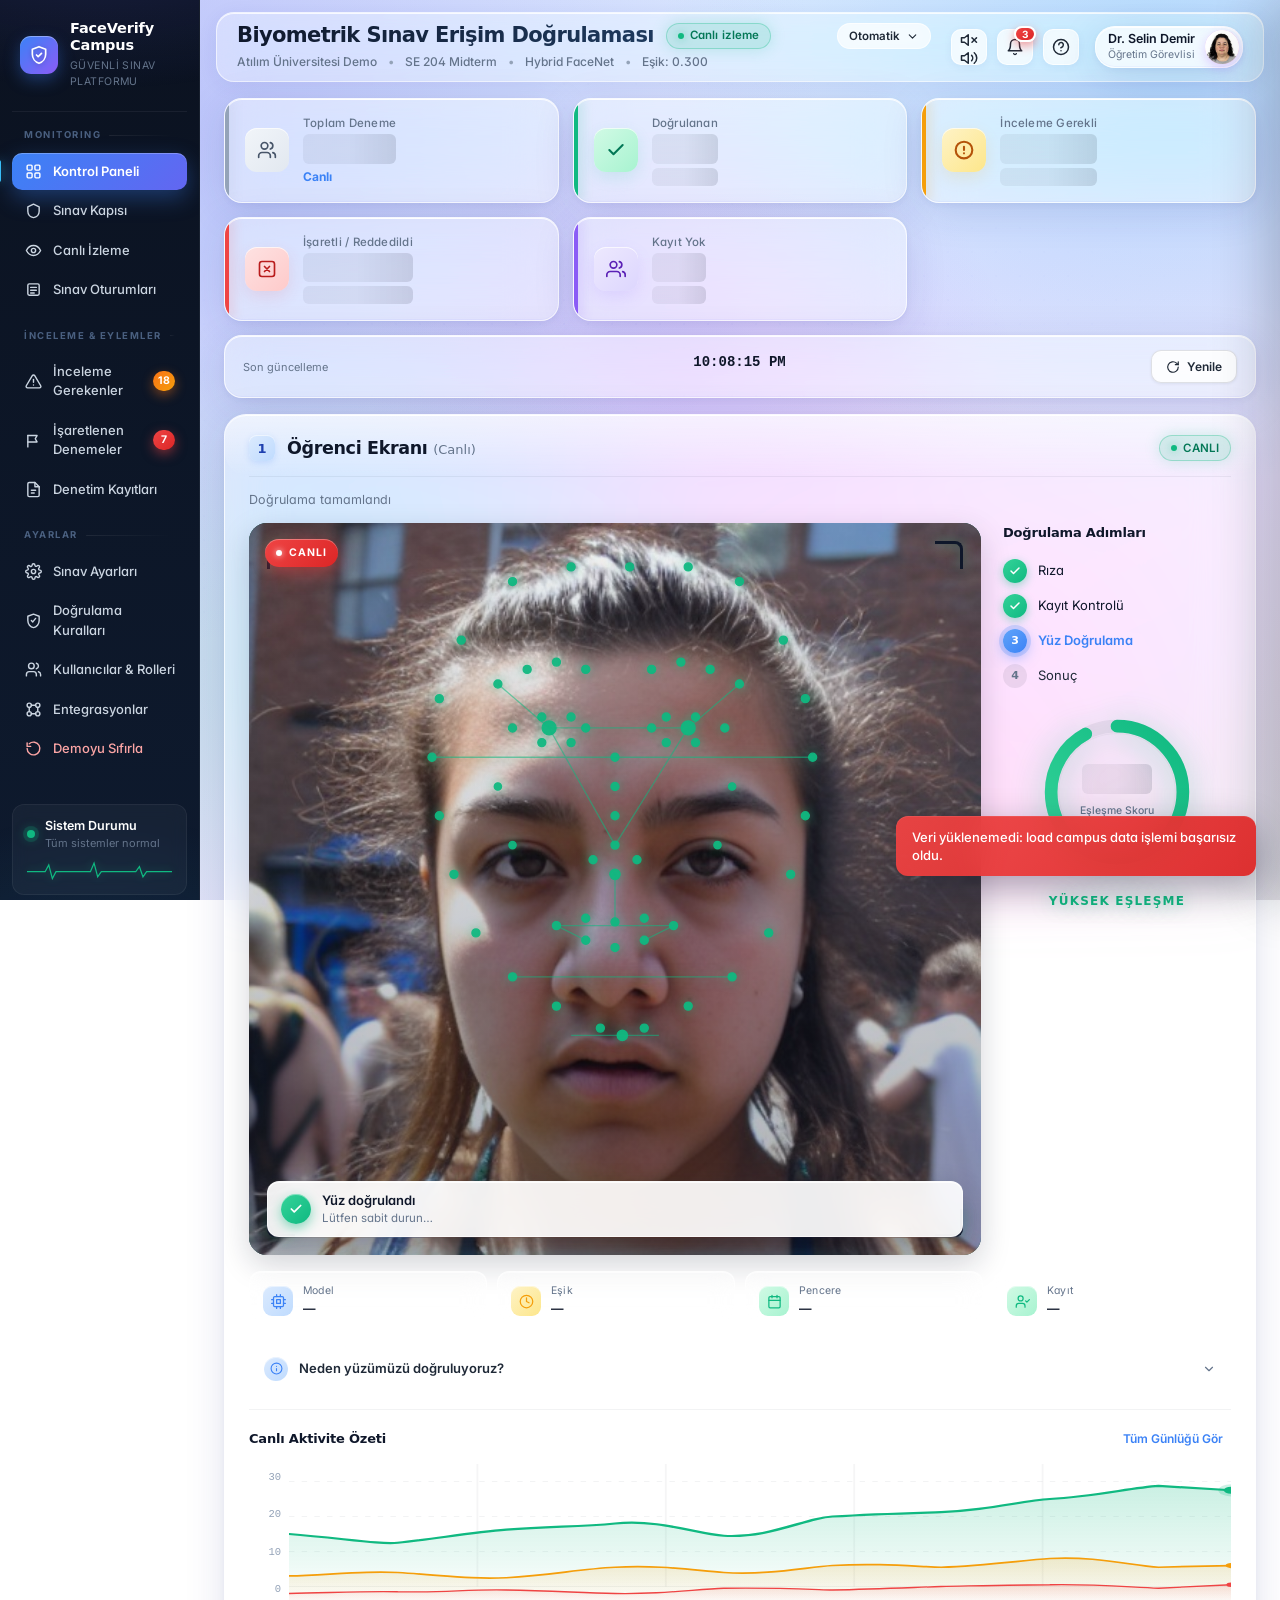
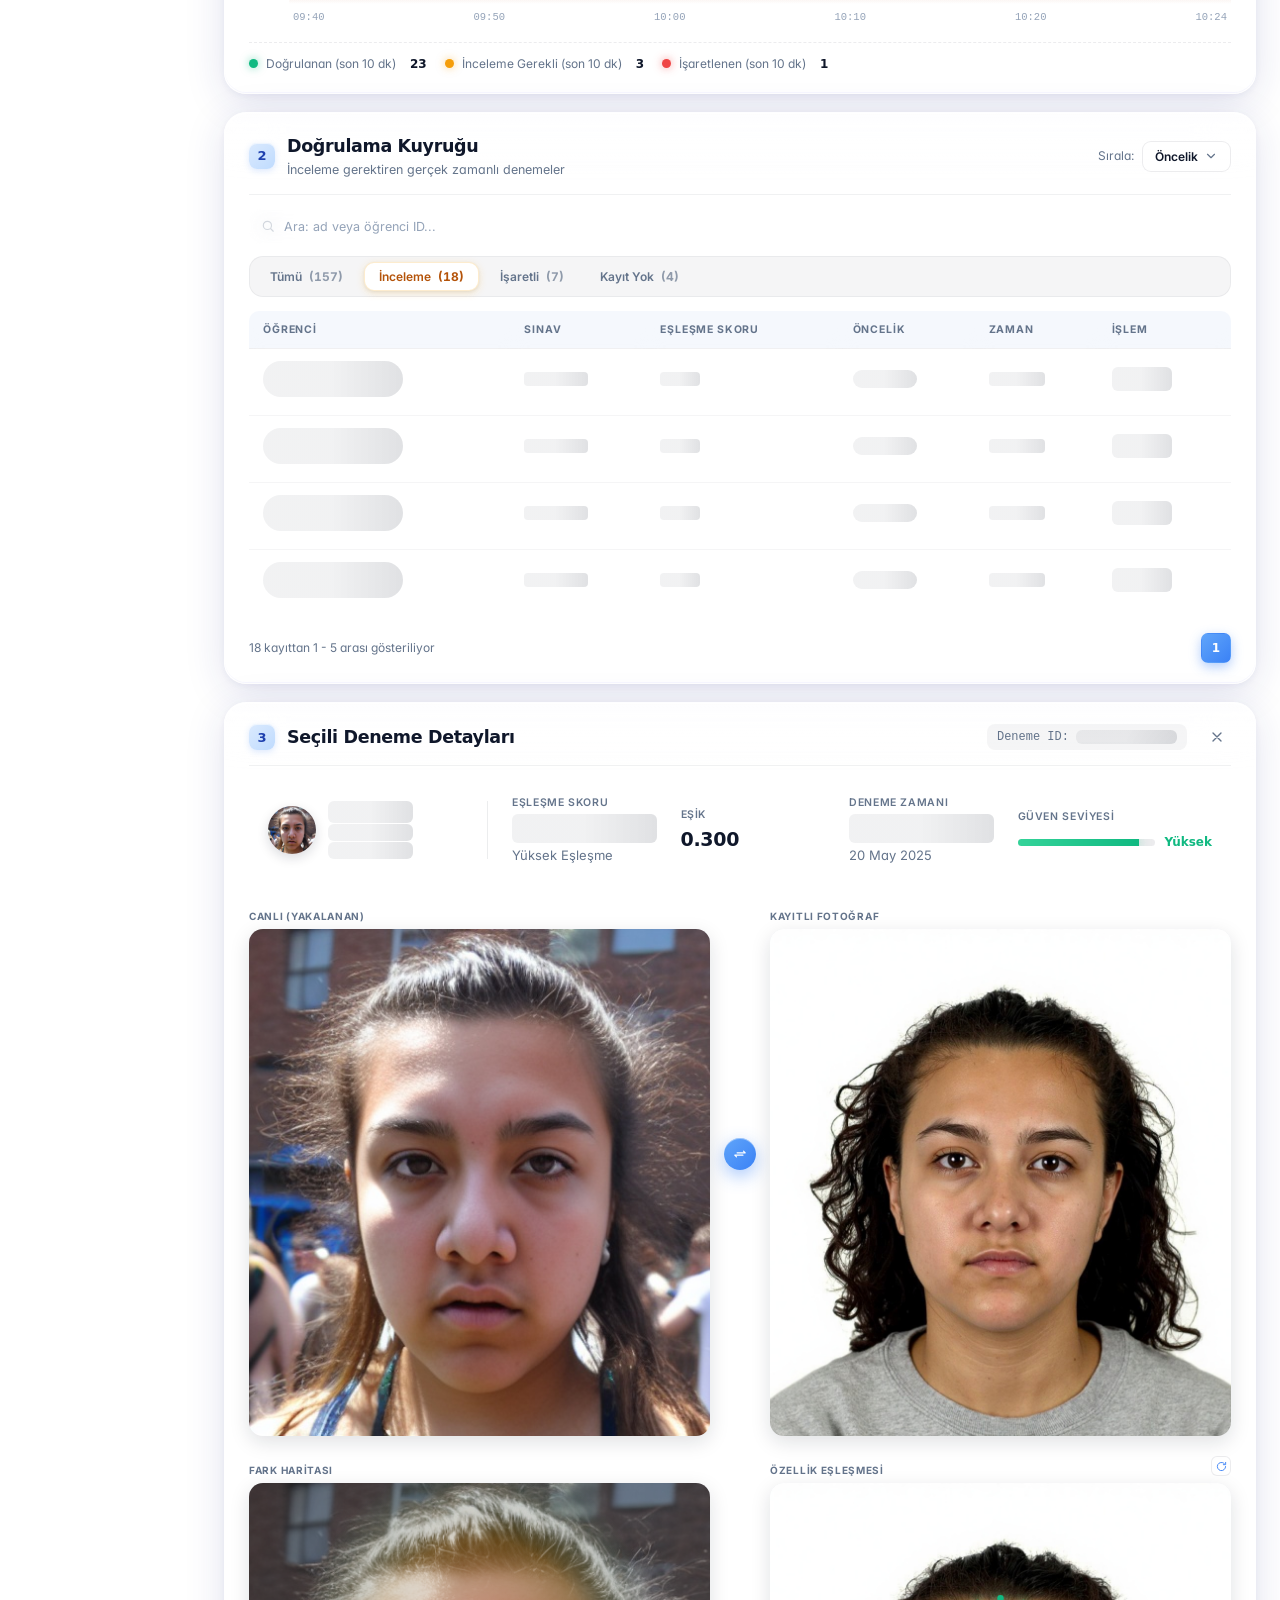
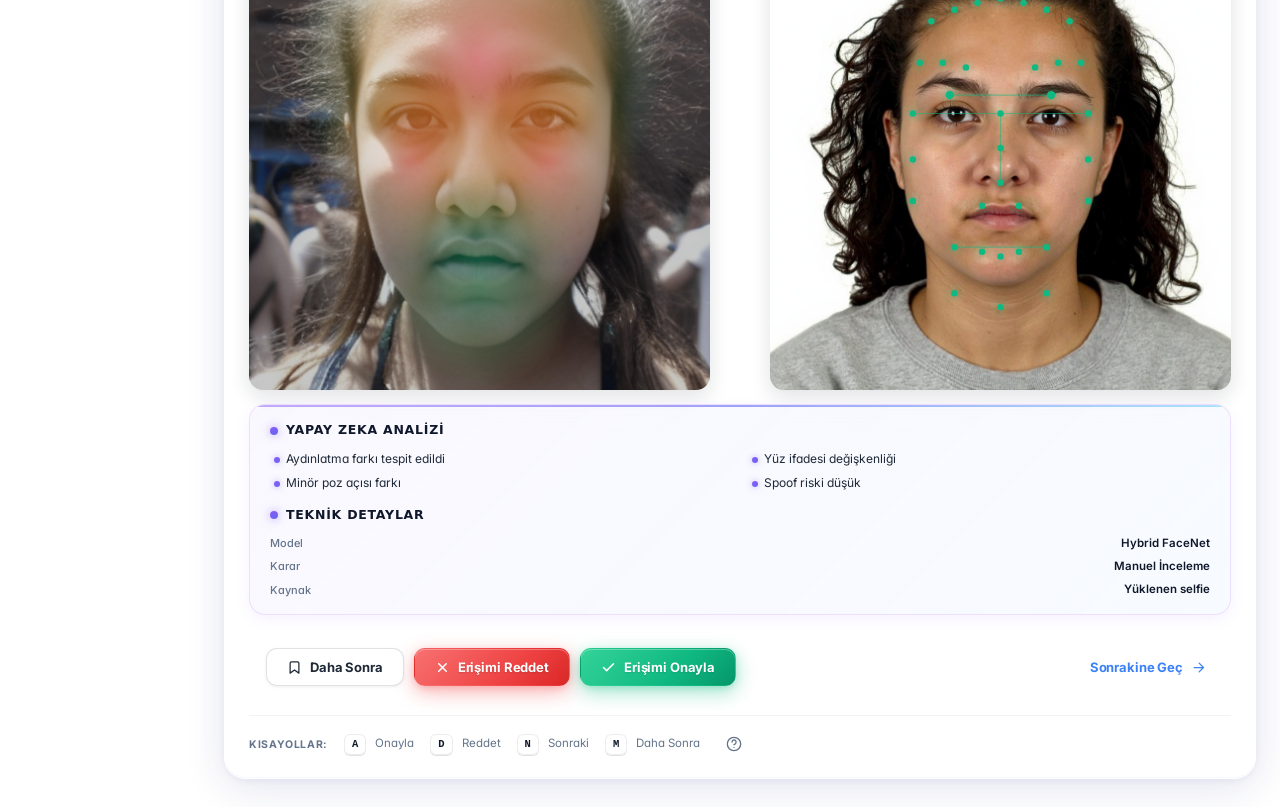
==== commit 5467de34: "Wire remaining dashboard gaps: nav, chips, steps, hero, axes Closes 7 polish-round items from the da" ====
--- a/ui/biyometrik-dashboard.html
+++ b/ui/biyometrik-dashboard.html
@@ -24,19 +24,19 @@
 
     <nav class="bx-nav">
         <p class="bx-nav-label">MONITORING</p>
-        <a href="#" class="bx-nav-link is-active">
+        <a href="#" class="bx-nav-link is-active" id="bx-nav-kontrol-paneli">
             <span class="bx-nav-icon"><svg viewBox="0 0 24 24" fill="none" stroke="currentColor" stroke-width="2" stroke-linecap="round" stroke-linejoin="round"><rect x="3" y="3" width="7" height="7" rx="1.5"/><rect x="14" y="3" width="7" height="7" rx="1.5"/><rect x="3" y="14" width="7" height="7" rx="1.5"/><rect x="14" y="14" width="7" height="7" rx="1.5"/></svg></span>
             Kontrol Paneli
         </a>
-        <a href="#" class="bx-nav-link">
+        <a href="#" class="bx-nav-link" id="bx-nav-sinav-kapisi">
             <span class="bx-nav-icon"><svg viewBox="0 0 24 24" fill="none" stroke="currentColor" stroke-width="2" stroke-linecap="round" stroke-linejoin="round"><path d="M12 3 4 7v6c0 4.5 3.2 8.4 8 9 4.8-.6 8-4.5 8-9V7l-8-4z"/></svg></span>
             Sınav Kapısı
         </a>
-        <a href="#" class="bx-nav-link">
+        <a href="#" class="bx-nav-link" id="bx-nav-canli-izleme">
             <span class="bx-nav-icon"><svg viewBox="0 0 24 24" fill="none" stroke="currentColor" stroke-width="2" stroke-linecap="round" stroke-linejoin="round"><path d="M2 12s3.5-7 10-7 10 7 10 7-3.5 7-10 7S2 12 2 12z"/><circle cx="12" cy="12" r="3"/></svg></span>
             Canlı İzleme
         </a>
-        <a href="#" class="bx-nav-link">
+        <a href="#" class="bx-nav-link" id="bx-nav-sinav-oturumlari">
             <span class="bx-nav-icon"><svg viewBox="0 0 24 24" fill="none" stroke="currentColor" stroke-width="2" stroke-linecap="round" stroke-linejoin="round"><rect x="4" y="4" width="16" height="16" rx="2"/><path d="M8 9h8M8 13h8M8 17h5"/></svg></span>
             Sınav Oturumları
         </a>
@@ -44,17 +44,17 @@
 
     <nav class="bx-nav">
         <p class="bx-nav-label">İNCELEME &amp; EYLEMLER</p>
-        <a href="#" class="bx-nav-link">
+        <a href="#" class="bx-nav-link" id="bx-nav-inceleme">
             <span class="bx-nav-icon"><svg viewBox="0 0 24 24" fill="none" stroke="currentColor" stroke-width="2" stroke-linecap="round" stroke-linejoin="round"><path d="M10.3 3.86 1.82 18a2 2 0 0 0 1.71 3h16.94a2 2 0 0 0 1.71-3L13.71 3.86a2 2 0 0 0-3.42 0z"/><path d="M12 9v4"/><path d="M12 17h.01"/></svg></span>
             İnceleme Gerekenler
             <span class="bx-nav-badge bx-badge-orange" id="bx-nav-badge-review">18</span>
         </a>
-        <a href="#" class="bx-nav-link">
+        <a href="#" class="bx-nav-link" id="bx-nav-isaretlenen">
             <span class="bx-nav-icon"><svg viewBox="0 0 24 24" fill="none" stroke="currentColor" stroke-width="2" stroke-linecap="round" stroke-linejoin="round"><path d="M4 21V5"/><path d="M4 5h13l-2.5 4.5L17 14H4"/></svg></span>
             İşaretlenen Denemeler
             <span class="bx-nav-badge bx-badge-red" id="bx-nav-badge-flagged">7</span>
         </a>
-        <a href="#" class="bx-nav-link">
+        <a href="#" class="bx-nav-link" id="bx-nav-denetim-kayitlari">
             <span class="bx-nav-icon"><svg viewBox="0 0 24 24" fill="none" stroke="currentColor" stroke-width="2" stroke-linecap="round" stroke-linejoin="round"><path d="M14 2H6a2 2 0 0 0-2 2v16a2 2 0 0 0 2 2h12a2 2 0 0 0 2-2V8z"/><path d="M14 2v6h6"/><path d="M9 13h6M9 17h4"/></svg></span>
             Denetim Kayıtları
         </a>
@@ -62,19 +62,19 @@
 
     <nav class="bx-nav">
         <p class="bx-nav-label">AYARLAR</p>
-        <a href="#" class="bx-nav-link">
+        <a href="#" class="bx-nav-link" id="bx-nav-sinav-ayarlari" data-coming-soon="true">
             <span class="bx-nav-icon"><svg viewBox="0 0 24 24" fill="none" stroke="currentColor" stroke-width="2" stroke-linecap="round" stroke-linejoin="round"><circle cx="12" cy="12" r="3"/><path d="M19.4 15a1.7 1.7 0 0 0 .3 1.8l.1.1a2 2 0 1 1-2.8 2.8l-.1-.1a1.7 1.7 0 0 0-1.8-.3 1.7 1.7 0 0 0-1 1.5V21a2 2 0 1 1-4 0v-.1a1.7 1.7 0 0 0-1.1-1.5 1.7 1.7 0 0 0-1.8.3l-.1.1a2 2 0 1 1-2.8-2.8l.1-.1a1.7 1.7 0 0 0 .3-1.8 1.7 1.7 0 0 0-1.5-1H3a2 2 0 1 1 0-4h.1a1.7 1.7 0 0 0 1.5-1.1 1.7 1.7 0 0 0-.3-1.8l-.1-.1a2 2 0 1 1 2.8-2.8l.1.1a1.7 1.7 0 0 0 1.8.3H9a1.7 1.7 0 0 0 1-1.5V3a2 2 0 1 1 4 0v.1a1.7 1.7 0 0 0 1 1.5 1.7 1.7 0 0 0 1.8-.3l.1-.1a2 2 0 1 1 2.8 2.8l-.1.1a1.7 1.7 0 0 0-.3 1.8V9a1.7 1.7 0 0 0 1.5 1H21a2 2 0 1 1 0 4h-.1a1.7 1.7 0 0 0-1.5 1z"/></svg></span>
             Sınav Ayarları
         </a>
-        <a href="#" class="bx-nav-link">
+        <a href="#" class="bx-nav-link" id="bx-nav-dogrulama-kurallari" data-coming-soon="true">
             <span class="bx-nav-icon"><svg viewBox="0 0 24 24" fill="none" stroke="currentColor" stroke-width="2" stroke-linecap="round" stroke-linejoin="round"><path d="M12 3 4 6v6c0 5 3.5 9.4 8 10 4.5-.6 8-5 8-10V6l-8-3z"/><path d="m9 12 2 2 4-5"/></svg></span>
             Doğrulama Kuralları
         </a>
-        <a href="#" class="bx-nav-link">
+        <a href="#" class="bx-nav-link" id="bx-nav-kullanicilar" data-coming-soon="true">
             <span class="bx-nav-icon"><svg viewBox="0 0 24 24" fill="none" stroke="currentColor" stroke-width="2" stroke-linecap="round" stroke-linejoin="round"><path d="M16 21v-2a4 4 0 0 0-4-4H6a4 4 0 0 0-4 4v2"/><circle cx="9" cy="7" r="4"/><path d="M22 21v-2a4 4 0 0 0-3-3.87"/><path d="M16 3.13a4 4 0 0 1 0 7.75"/></svg></span>
             Kullanıcılar &amp; Rolleri
         </a>
-        <a href="#" class="bx-nav-link">
+        <a href="#" class="bx-nav-link" id="bx-nav-entegrasyonlar" data-coming-soon="true">
             <span class="bx-nav-icon"><svg viewBox="0 0 24 24" fill="none" stroke="currentColor" stroke-width="2" stroke-linecap="round" stroke-linejoin="round"><circle cx="6" cy="6" r="3"/><circle cx="18" cy="6" r="3"/><circle cx="6" cy="18" r="3"/><circle cx="18" cy="18" r="3"/><path d="M9 6h6M9 18h6M6 9v6M18 9v6"/></svg></span>
             Entegrasyonlar
         </a>
@@ -138,7 +138,7 @@
                 <svg viewBox="0 0 24 24" fill="none" stroke="currentColor" stroke-width="2" stroke-linecap="round" stroke-linejoin="round"><path d="M6 8a6 6 0 0 1 12 0c0 7 3 9 3 9H3s3-2 3-9"/><path d="M10.3 21a1.94 1.94 0 0 0 3.4 0"/></svg>
                 <span class="bx-bell-badge" id="bx-bell-count">3</span>
             </button>
-            <button class="bx-icon-btn" aria-label="Yardım">
+            <button class="bx-icon-btn" id="bx-help-btn" aria-label="Yardım için README dosyasını aç" title="Yardım için README dosyasını aç">
                 <svg viewBox="0 0 24 24" fill="none" stroke="currentColor" stroke-width="2" stroke-linecap="round" stroke-linejoin="round"><circle cx="12" cy="12" r="10"/><path d="M9.1 9a3 3 0 1 1 5.8 1c0 2-3 3-3 3"/><path d="M12 17h.01"/></svg>
             </button>
             <div class="bx-user">
@@ -292,12 +292,12 @@
                     <span class="bx-canli-tag"><span class="bx-pill-dot"></span> CANLI</span>
 
                     <div class="bx-verified-cap">
-                        <div class="bx-check-circle">
-                            <svg viewBox="0 0 24 24" fill="none" stroke="currentColor" stroke-width="3" stroke-linecap="round" stroke-linejoin="round"><path d="M20 6 9 17l-5-5"/></svg>
+                        <div class="bx-check-circle" id="bx-hero-cap-icon">
+                            <svg viewBox="0 0 24 24" fill="none" stroke="currentColor" stroke-width="3" stroke-linecap="round" stroke-linejoin="round" id="bx-hero-cap-svg"><path d="M20 6 9 17l-5-5"/></svg>
                         </div>
                         <div>
-                            <strong>Yüz doğrulandı</strong>
-                            <span>Lütfen sabit durun…</span>
+                            <strong id="bx-hero-cap-title">Yüz doğrulandı</strong>
+                            <span id="bx-hero-cap-sub">Lütfen sabit durun…</span>
                         </div>
                     </div>
                 </div>
@@ -306,19 +306,19 @@
                 <aside class="bx-steps-rail">
                     <h3 class="bx-steps-title">Doğrulama Adımları</h3>
                     <ol class="bx-steps">
-                        <li class="bx-step done">
+                        <li class="bx-step done" id="bx-step-consent" data-step="1">
                             <span class="bx-step-mark"><svg viewBox="0 0 24 24" fill="none" stroke="currentColor" stroke-width="3" stroke-linecap="round" stroke-linejoin="round"><path d="M20 6 9 17l-5-5"/></svg></span>
                             Rıza
                         </li>
-                        <li class="bx-step done">
+                        <li class="bx-step done" id="bx-step-enrollment" data-step="2">
                             <span class="bx-step-mark"><svg viewBox="0 0 24 24" fill="none" stroke="currentColor" stroke-width="3" stroke-linecap="round" stroke-linejoin="round"><path d="M20 6 9 17l-5-5"/></svg></span>
                             Kayıt Kontrolü
                         </li>
-                        <li class="bx-step active">
+                        <li class="bx-step active" id="bx-step-verify" data-step="3">
                             <span class="bx-step-mark">3</span>
                             Yüz Doğrulama
                         </li>
-                        <li class="bx-step">
+                        <li class="bx-step" id="bx-step-result" data-step="4">
                             <span class="bx-step-mark">4</span>
                             Sonuç
                         </li>
@@ -350,23 +350,23 @@
                 </aside>
             </div>
 
-            <!-- status chips row -->
-            <div class="bx-status-chips">
+            <!-- exam-context chips row -->
+            <div class="bx-status-chips" id="bx-context-chips">
                 <div class="bx-status-chip">
-                    <span class="bx-chip-ico bx-chip-ico-blue"><svg viewBox="0 0 24 24" fill="none" stroke="currentColor" stroke-width="2" stroke-linecap="round" stroke-linejoin="round"><path d="M23 7 16 12l7 5V7z"/><rect x="1" y="5" width="15" height="14" rx="2"/></svg></span>
-                    <div><span class="bx-chip-label">Kamera</span><strong>İyi</strong></div>
+                    <span class="bx-chip-ico bx-chip-ico-blue"><svg viewBox="0 0 24 24" fill="none" stroke="currentColor" stroke-width="2" stroke-linecap="round" stroke-linejoin="round"><rect x="4" y="4" width="16" height="16" rx="2"/><rect x="9" y="9" width="6" height="6"/><path d="M9 1v3M15 1v3M9 20v3M15 20v3M1 9h3M1 15h3M20 9h3M20 15h3"/></svg></span>
+                    <div><span class="bx-chip-label">Model</span><strong id="bx-chip-model-value">—</strong></div>
                 </div>
                 <div class="bx-status-chip">
-                    <span class="bx-chip-ico bx-chip-ico-yellow"><svg viewBox="0 0 24 24" fill="none" stroke="currentColor" stroke-width="2" stroke-linecap="round" stroke-linejoin="round"><circle cx="12" cy="12" r="4"/><path d="M12 2v2M12 20v2M4.93 4.93l1.41 1.41M17.66 17.66l1.41 1.41M2 12h2M20 12h2M4.93 19.07l1.41-1.41M17.66 6.34l1.41-1.41"/></svg></span>
-                    <div><span class="bx-chip-label">Aydınlatma</span><strong>İyi</strong></div>
+                    <span class="bx-chip-ico bx-chip-ico-yellow"><svg viewBox="0 0 24 24" fill="none" stroke="currentColor" stroke-width="2" stroke-linecap="round" stroke-linejoin="round"><circle cx="12" cy="12" r="10"/><path d="M12 6v6l4 2"/></svg></span>
+                    <div><span class="bx-chip-label">Eşik</span><strong id="bx-chip-threshold-value">—</strong></div>
                 </div>
                 <div class="bx-status-chip">
-                    <span class="bx-chip-ico bx-chip-ico-green"><svg viewBox="0 0 24 24" fill="none" stroke="currentColor" stroke-width="2" stroke-linecap="round" stroke-linejoin="round"><path d="M12 2 4 5v6c0 5 3.5 9.5 8 11 4.5-1.5 8-6 8-11V5l-8-3z"/><path d="M9 12h.01M12 12h.01M15 12h.01"/></svg></span>
-                    <div><span class="bx-chip-label">Canlılık</span><strong>Yüksek</strong></div>
+                    <span class="bx-chip-ico bx-chip-ico-green"><svg viewBox="0 0 24 24" fill="none" stroke="currentColor" stroke-width="2" stroke-linecap="round" stroke-linejoin="round"><rect x="3" y="4" width="18" height="18" rx="2"/><path d="M16 2v4M8 2v4M3 10h18"/></svg></span>
+                    <div><span class="bx-chip-label">Pencere</span><strong id="bx-chip-window-value">—</strong></div>
                 </div>
                 <div class="bx-status-chip">
-                    <span class="bx-chip-ico bx-chip-ico-green"><svg viewBox="0 0 24 24" fill="none" stroke="currentColor" stroke-width="2" stroke-linecap="round" stroke-linejoin="round"><path d="M12 2 4 5v6c0 5 3.5 9.5 8 11 4.5-1.5 8-6 8-11V5l-8-3z"/><path d="m9 12 2 2 4-4"/></svg></span>
-                    <div><span class="bx-chip-label">Spoof Tespiti</span><strong>Düşük Risk</strong></div>
+                    <span class="bx-chip-ico bx-chip-ico-green"><svg viewBox="0 0 24 24" fill="none" stroke="currentColor" stroke-width="2" stroke-linecap="round" stroke-linejoin="round"><path d="M16 21v-2a4 4 0 0 0-4-4H6a4 4 0 0 0-4 4v2"/><circle cx="9" cy="7" r="4"/><path d="m17 11 2 2 4-4"/></svg></span>
+                    <div><span class="bx-chip-label">Kayıt</span><strong id="bx-chip-enrollment-value">—</strong></div>
                 </div>
             </div>
 
@@ -383,7 +383,7 @@
             <div class="bx-activity">
                 <div class="bx-activity-head">
                     <h3>Canlı Aktivite Özeti</h3>
-                    <a href="#" class="bx-activity-link">Tüm Günlüğü Gör</a>
+                    <a href="#" class="bx-activity-link" id="bx-view-full-log">Tüm Günlüğü Gör</a>
                 </div>
                 <div class="bx-activity-body">
                     <svg class="bx-chart" id="bx-chart" viewBox="0 0 520 160" preserveAspectRatio="none" aria-hidden="true">
@@ -439,11 +439,11 @@
                         <circle cx="520" cy="116" r="3" fill="#F59E0B"/>
                         <circle cx="520" cy="138" r="2.5" fill="#EF4444"/>
                     </svg>
-                    <div class="bx-chart-yaxis">
-                        <span>30</span><span>20</span><span>10</span><span>0</span>
-                    </div>
-                    <div class="bx-chart-xaxis">
-                        <span>09:40</span><span>09:50</span><span>10:00</span><span>10:10</span><span>10:20</span><span>10:24</span>
+                    <div class="bx-chart-yaxis" id="bx-chart-yaxis">
+                        <span id="bx-chart-y-3">30</span><span id="bx-chart-y-2">20</span><span id="bx-chart-y-1">10</span><span id="bx-chart-y-0">0</span>
+                    </div>
+                    <div class="bx-chart-xaxis" id="bx-chart-xaxis">
+                        <span id="bx-chart-x-0">09:40</span><span id="bx-chart-x-1">09:50</span><span id="bx-chart-x-2">10:00</span><span id="bx-chart-x-3">10:10</span><span id="bx-chart-x-4">10:20</span><span id="bx-chart-x-5">10:24</span>
                     </div>
                     <ul class="bx-chart-legend">
                         <li><span class="bx-dot bx-dot-green"></span>Doğrulanan (son 10 dk)<b id="bx-chart-legend-verified">23</b></li>
@@ -538,7 +538,7 @@
                     <span class="bx-step-chip">3</span>
                     <h2>Seçili Deneme Detayları</h2>
                     <span class="bx-attempt-id">Deneme ID: <span id="bx-detail-attempt-id">ATT-2026-78451</span></span>
-                    <button class="bx-icon-btn-sm bx-close" aria-label="Kapat">
+                    <button class="bx-icon-btn-sm bx-close" id="bx-detail-close" aria-label="Kapat">
                         <svg viewBox="0 0 24 24" fill="none" stroke="currentColor" stroke-width="2" stroke-linecap="round" stroke-linejoin="round"><path d="M18 6 6 18M6 6l12 12"/></svg>
                     </button>
                 </div>
--- a/ui/css/biyometrik-dashboard.css
+++ b/ui/css/biyometrik-dashboard.css
@@ -950,6 +950,18 @@
         inset 0 1px 0 rgba(255, 255, 255, 0.4);
 }
 .bx-check-circle svg { width: 14px; height: 14px; display: block; }
+.bx-check-circle.bx-check-circle-warn {
+    background: linear-gradient(135deg, #FBBF24, #F59E0B);
+    box-shadow: 0 4px 12px rgba(245, 158, 11, 0.5), inset 0 1px 0 rgba(255, 255, 255, 0.4);
+}
+.bx-check-circle.bx-check-circle-bad {
+    background: linear-gradient(135deg, #F87171, #EF4444);
+    box-shadow: 0 4px 12px rgba(239, 68, 68, 0.55), inset 0 1px 0 rgba(255, 255, 255, 0.4);
+}
+.bx-check-circle.bx-check-circle-muted {
+    background: linear-gradient(135deg, #94A3B8, #64748B);
+    box-shadow: 0 4px 12px rgba(100, 116, 139, 0.4), inset 0 1px 0 rgba(255, 255, 255, 0.3);
+}
 .bx-verified-cap strong {
     display: block;
     font-size: 13px;
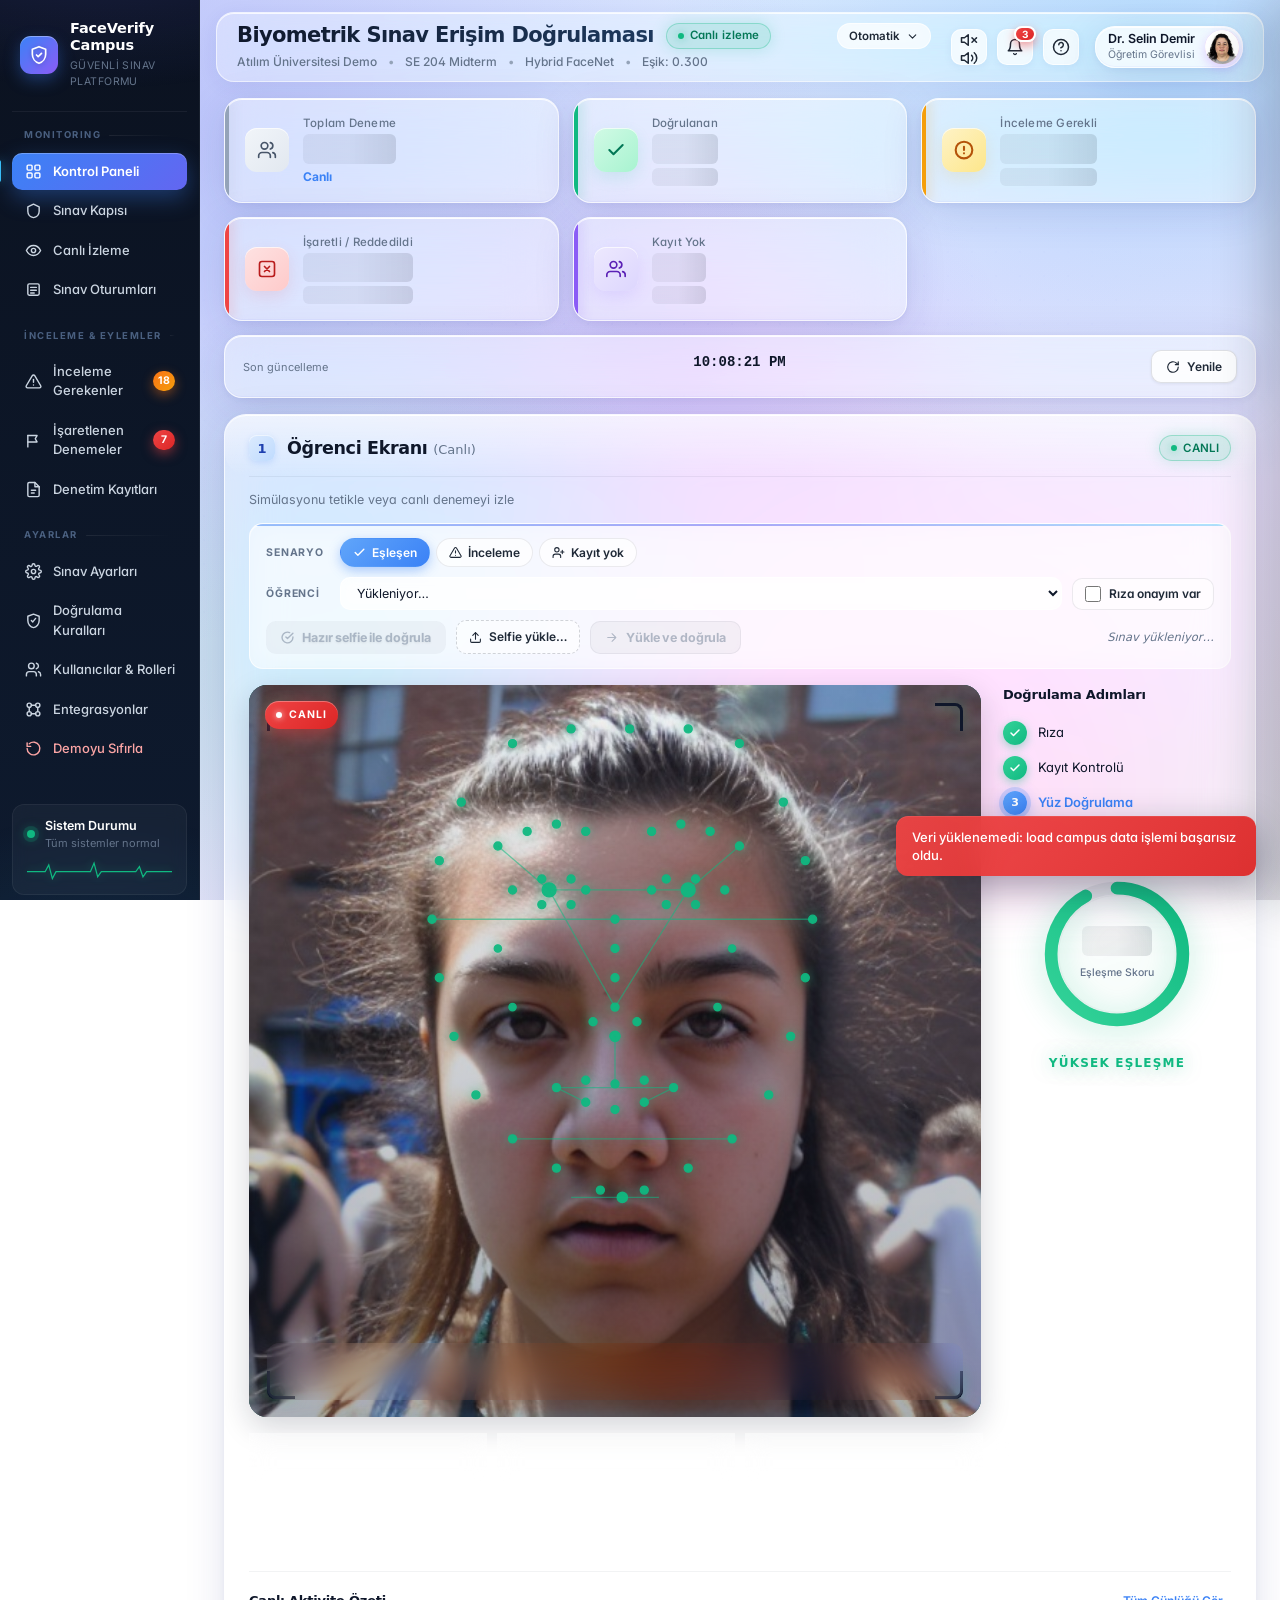
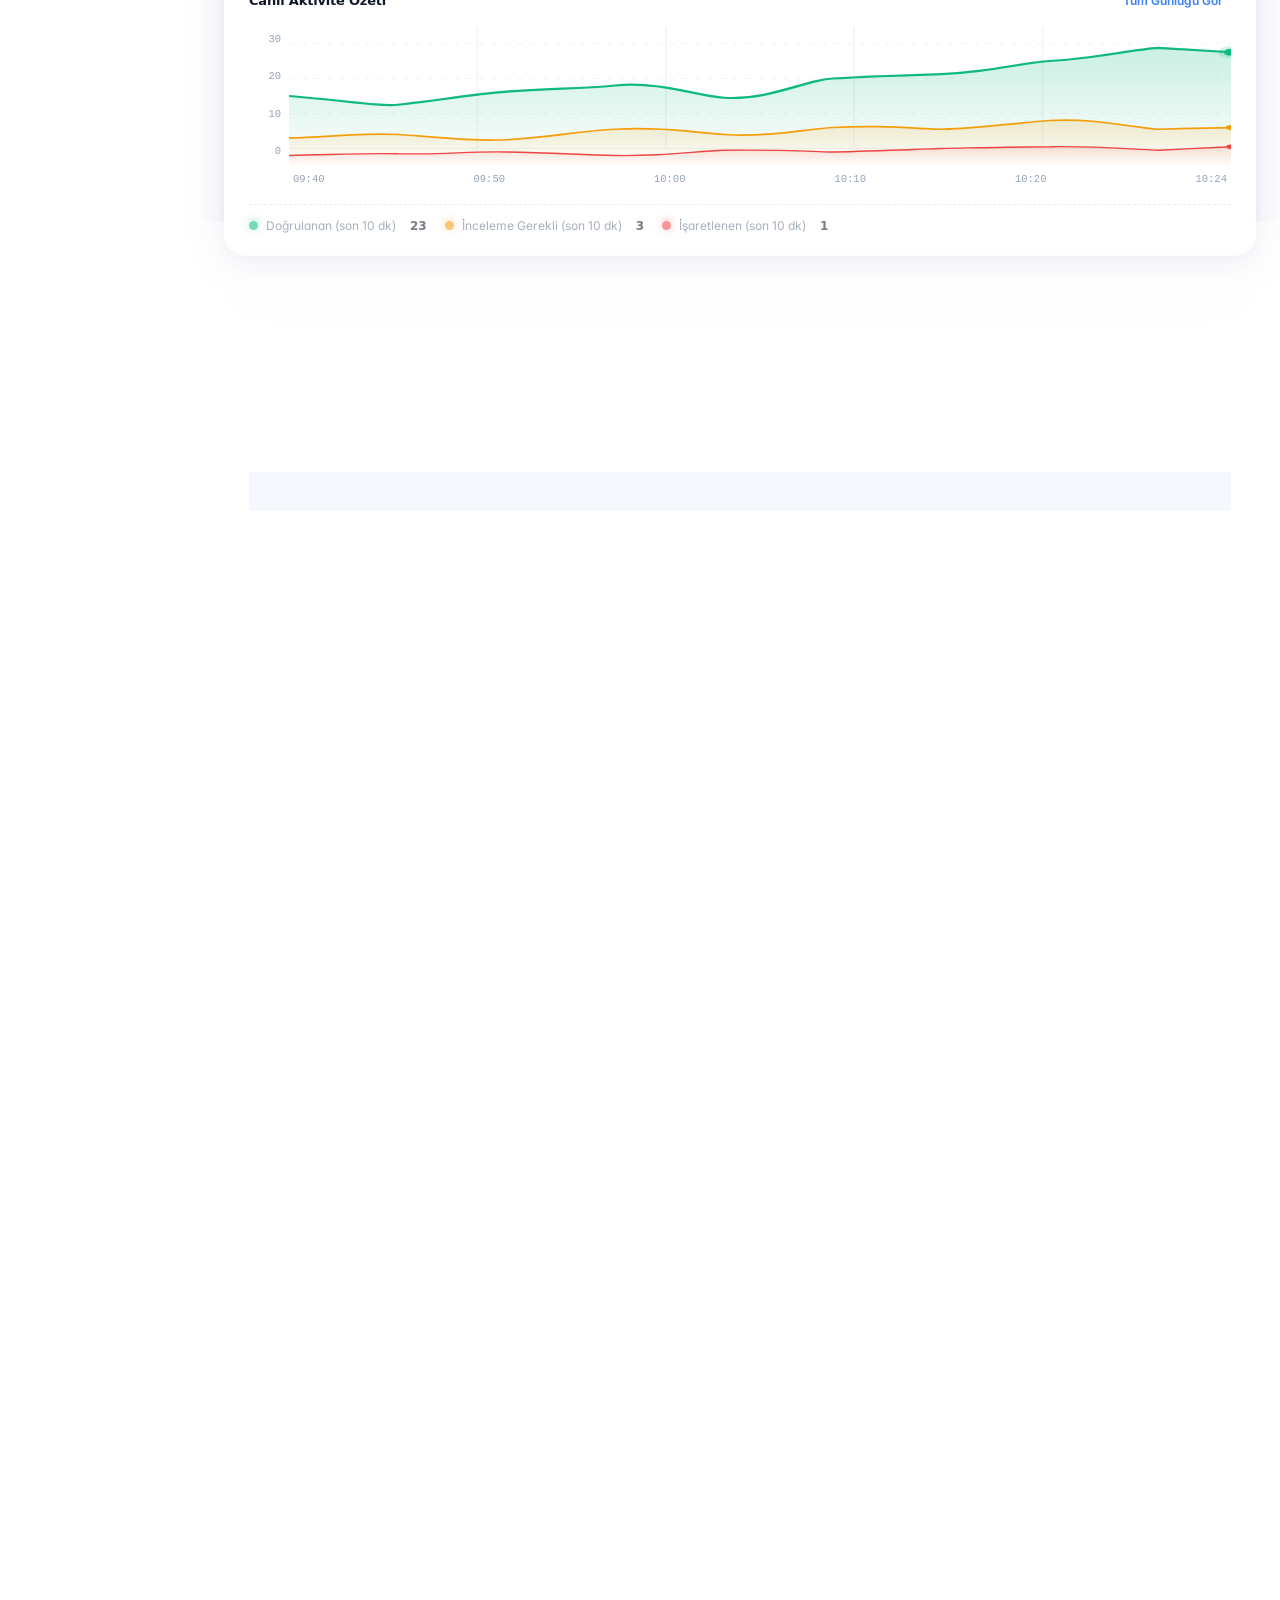
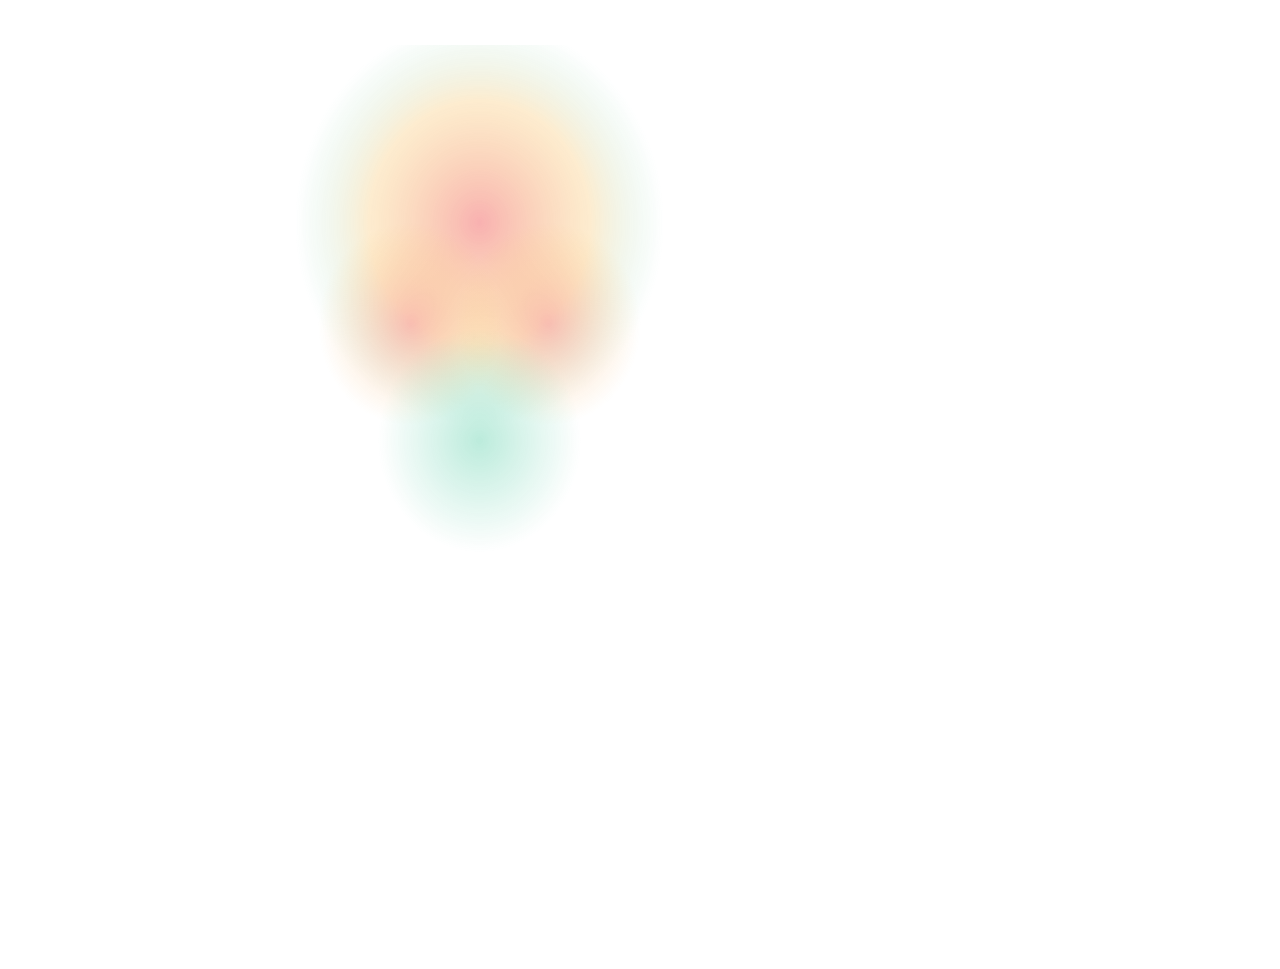
==== commit 73f81b2c: "Add simulation trigger toolbar to dashboard student card Ports the simulation pane from ui/index.htm" ====
--- a/ui/biyometrik-dashboard.html
+++ b/ui/biyometrik-dashboard.html
@@ -230,7 +230,53 @@
                 <h2>Öğrenci Ekranı <span class="bx-muted">(Canlı)</span></h2>
                 <span class="bx-pill bx-pill-live bx-ms-auto"><span class="bx-pill-dot"></span> CANLI</span>
             </div>
-            <p class="bx-card-sub">Doğrulama tamamlandı</p>
+            <p class="bx-card-sub">Simülasyonu tetikle veya canlı denemeyi izle</p>
+
+            <div class="bx-sim-toolbar" id="bx-sim-toolbar">
+                <div class="bx-sim-row">
+                    <span class="bx-sim-label">Senaryo</span>
+                    <div class="bx-sim-chips" role="tablist">
+                        <button class="bx-sim-chip is-active" data-scenario="matching" type="button" role="tab" aria-selected="true">
+                            <svg viewBox="0 0 24 24" fill="none" stroke="currentColor" stroke-width="2.5" stroke-linecap="round" stroke-linejoin="round"><path d="M20 6 9 17l-5-5"/></svg>
+                            Eşleşen
+                        </button>
+                        <button class="bx-sim-chip" data-scenario="needs_review" type="button" role="tab" aria-selected="false">
+                            <svg viewBox="0 0 24 24" fill="none" stroke="currentColor" stroke-width="2" stroke-linecap="round" stroke-linejoin="round"><path d="M10.3 3.86 1.82 18a2 2 0 0 0 1.71 3h16.94a2 2 0 0 0 1.71-3L13.71 3.86a2 2 0 0 0-3.42 0z"/><path d="M12 9v4"/><path d="M12 17h.01"/></svg>
+                            İnceleme
+                        </button>
+                        <button class="bx-sim-chip" data-scenario="no_enrollment" type="button" role="tab" aria-selected="false">
+                            <svg viewBox="0 0 24 24" fill="none" stroke="currentColor" stroke-width="2" stroke-linecap="round" stroke-linejoin="round"><path d="M16 21v-2a4 4 0 0 0-4-4H6a4 4 0 0 0-4 4v2"/><circle cx="9" cy="7" r="4"/><path d="M19 8v6M16 11h6"/></svg>
+                            Kayıt yok
+                        </button>
+                    </div>
+                </div>
+                <div class="bx-sim-row">
+                    <label class="bx-sim-label" for="bx-sim-student">Öğrenci</label>
+                    <select id="bx-sim-student" class="bx-sim-select">
+                        <option value="">Yükleniyor…</option>
+                    </select>
+                    <label class="bx-sim-consent">
+                        <input type="checkbox" id="bx-sim-consent">
+                        <span>Rıza onayım var</span>
+                    </label>
+                </div>
+                <div class="bx-sim-row bx-sim-actions">
+                    <button class="bx-btn bx-btn-success" id="bx-sim-submit-preloaded" type="button" disabled>
+                        <svg viewBox="0 0 24 24" fill="none" stroke="currentColor" stroke-width="2.5" stroke-linecap="round" stroke-linejoin="round"><path d="M22 11.08V12a10 10 0 1 1-5.93-9.14"/><path d="m9 11 3 3L22 4"/></svg>
+                        Hazır selfie ile doğrula
+                    </button>
+                    <label class="bx-sim-file" for="bx-sim-file">
+                        <input type="file" id="bx-sim-file" accept="image/*" hidden>
+                        <svg viewBox="0 0 24 24" fill="none" stroke="currentColor" stroke-width="2" stroke-linecap="round" stroke-linejoin="round"><path d="M21 15v4a2 2 0 0 1-2 2H5a2 2 0 0 1-2-2v-4"/><path d="m17 8-5-5-5 5"/><path d="M12 3v12"/></svg>
+                        <span id="bx-sim-file-label">Selfie yükle…</span>
+                    </label>
+                    <button class="bx-btn bx-btn-outline" id="bx-sim-submit-upload" type="button" disabled>
+                        <svg viewBox="0 0 24 24" fill="none" stroke="currentColor" stroke-width="2" stroke-linecap="round" stroke-linejoin="round"><path d="M5 12h14M13 5l7 7-7 7"/></svg>
+                        Yükle ve doğrula
+                    </button>
+                    <span class="bx-sim-hint" id="bx-sim-hint">Sınav yükleniyor…</span>
+                </div>
+            </div>
 
             <div class="bx-student-body">
                 <!-- hero image with mesh -->
--- a/ui/css/biyometrik-dashboard.css
+++ b/ui/css/biyometrik-dashboard.css
@@ -818,6 +818,171 @@
    Student Screen card
    ========================================================================== */
 .bx-card-student .bx-card-sub { margin-bottom: 14px; margin-top: 0; }
+
+/* ==========================================================================
+   Simulation trigger toolbar (inside student card)
+   ========================================================================== */
+.bx-sim-toolbar {
+    margin-bottom: 16px;
+    padding: 14px 16px;
+    background: rgba(255, 255, 255, 0.45);
+    border: 1px solid var(--glass-border);
+    border-radius: 14px;
+    backdrop-filter: blur(14px) saturate(160%);
+    box-shadow: inset 0 1px 0 rgba(255, 255, 255, 0.7);
+    display: flex;
+    flex-direction: column;
+    gap: 10px;
+    position: relative;
+    overflow: hidden;
+}
+.bx-sim-toolbar::before {
+    content: "";
+    position: absolute;
+    top: 0; left: 0; right: 0; height: 2px;
+    background: linear-gradient(90deg, rgba(59,130,246,0.5) 0%, rgba(99,102,241,0.55) 50%, rgba(56,189,248,0.4) 100%);
+    border-radius: 14px 14px 0 0;
+}
+.bx-sim-row {
+    display: flex;
+    align-items: center;
+    gap: 10px;
+    flex-wrap: wrap;
+}
+.bx-sim-label {
+    font-size: 10.5px;
+    font-weight: 700;
+    color: var(--muted);
+    letter-spacing: 0.08em;
+    text-transform: uppercase;
+    min-width: 64px;
+}
+.bx-sim-chips {
+    display: flex;
+    gap: 6px;
+    flex-wrap: wrap;
+}
+.bx-sim-chip {
+    display: inline-flex;
+    align-items: center;
+    gap: 6px;
+    padding: 6px 12px;
+    border-radius: 16px;
+    border: 1px solid var(--line);
+    background: rgba(255, 255, 255, 0.7);
+    color: var(--ink-2);
+    font-size: 12px;
+    font-weight: 600;
+    cursor: pointer;
+    transition: all .2s ease;
+}
+.bx-sim-chip svg { width: 13px; height: 13px; }
+.bx-sim-chip:hover { background: #fff; border-color: rgba(59, 130, 246, 0.35); color: var(--info); }
+.bx-sim-chip.is-active {
+    background: linear-gradient(135deg, #60A5FA, #3B82F6);
+    color: #fff;
+    border-color: transparent;
+    box-shadow: 0 4px 12px rgba(59, 130, 246, 0.4);
+}
+.bx-sim-chip.is-active:hover { color: #fff; }
+
+.bx-sim-select {
+    flex: 1 1 200px;
+    min-width: 180px;
+    padding: 7px 12px;
+    border: 1px solid var(--glass-border);
+    border-radius: 10px;
+    background: rgba(255, 255, 255, 0.7);
+    backdrop-filter: blur(8px);
+    font-family: inherit;
+    font-size: 12.5px;
+    color: var(--ink);
+    transition: border-color .2s, box-shadow .2s;
+    cursor: pointer;
+}
+.bx-sim-select:focus {
+    outline: none;
+    border-color: rgba(59, 130, 246, 0.5);
+    box-shadow: 0 0 0 3px rgba(59, 130, 246, 0.13);
+}
+
+.bx-sim-consent {
+    display: inline-flex;
+    align-items: center;
+    gap: 8px;
+    padding: 6px 12px;
+    border-radius: 10px;
+    background: rgba(255, 255, 255, 0.55);
+    border: 1px solid var(--line);
+    font-size: 12px;
+    font-weight: 600;
+    color: var(--ink-2);
+    cursor: pointer;
+    transition: all .15s;
+    user-select: none;
+}
+.bx-sim-consent:hover { background: #fff; border-color: rgba(59, 130, 246, 0.3); }
+.bx-sim-consent input[type="checkbox"] {
+    width: 16px;
+    height: 16px;
+    accent-color: var(--info);
+    margin: 0;
+}
+
+.bx-sim-actions {
+    align-items: center;
+}
+.bx-sim-actions .bx-btn {
+    padding: 8px 14px;
+    font-size: 12.5px;
+    border-radius: 10px;
+}
+.bx-sim-actions .bx-btn svg { width: 13px; height: 13px; }
+.bx-sim-actions .bx-btn:disabled {
+    opacity: 0.5;
+    cursor: not-allowed;
+    transform: none !important;
+    box-shadow: none;
+    background: rgba(15, 23, 42, 0.08);
+    color: var(--muted);
+}
+
+.bx-sim-file {
+    display: inline-flex;
+    align-items: center;
+    gap: 7px;
+    padding: 7px 12px;
+    border-radius: 10px;
+    border: 1px dashed rgba(15, 23, 42, 0.18);
+    background: rgba(255, 255, 255, 0.55);
+    font-size: 12px;
+    font-weight: 600;
+    color: var(--ink-2);
+    cursor: pointer;
+    transition: all .15s;
+}
+.bx-sim-file:hover { background: #fff; border-color: rgba(59, 130, 246, 0.45); color: var(--info); }
+.bx-sim-file svg { width: 13px; height: 13px; }
+.bx-sim-file.has-file {
+    border-style: solid;
+    border-color: rgba(16, 185, 129, 0.45);
+    background: rgba(16, 185, 129, 0.08);
+    color: var(--success-ink);
+}
+
+.bx-sim-hint {
+    margin-left: auto;
+    font-size: 11.5px;
+    color: var(--muted);
+    font-style: italic;
+}
+.bx-sim-hint.is-warn { color: var(--warn-ink); font-style: normal; font-weight: 600; }
+.bx-sim-hint.is-error { color: var(--danger-ink); font-style: normal; font-weight: 600; }
+
+@media (max-width: 1100px) {
+    .bx-sim-label { min-width: 0; }
+    .bx-sim-hint { margin-left: 0; width: 100%; }
+}
 
 .bx-student-body {
     display: grid;
